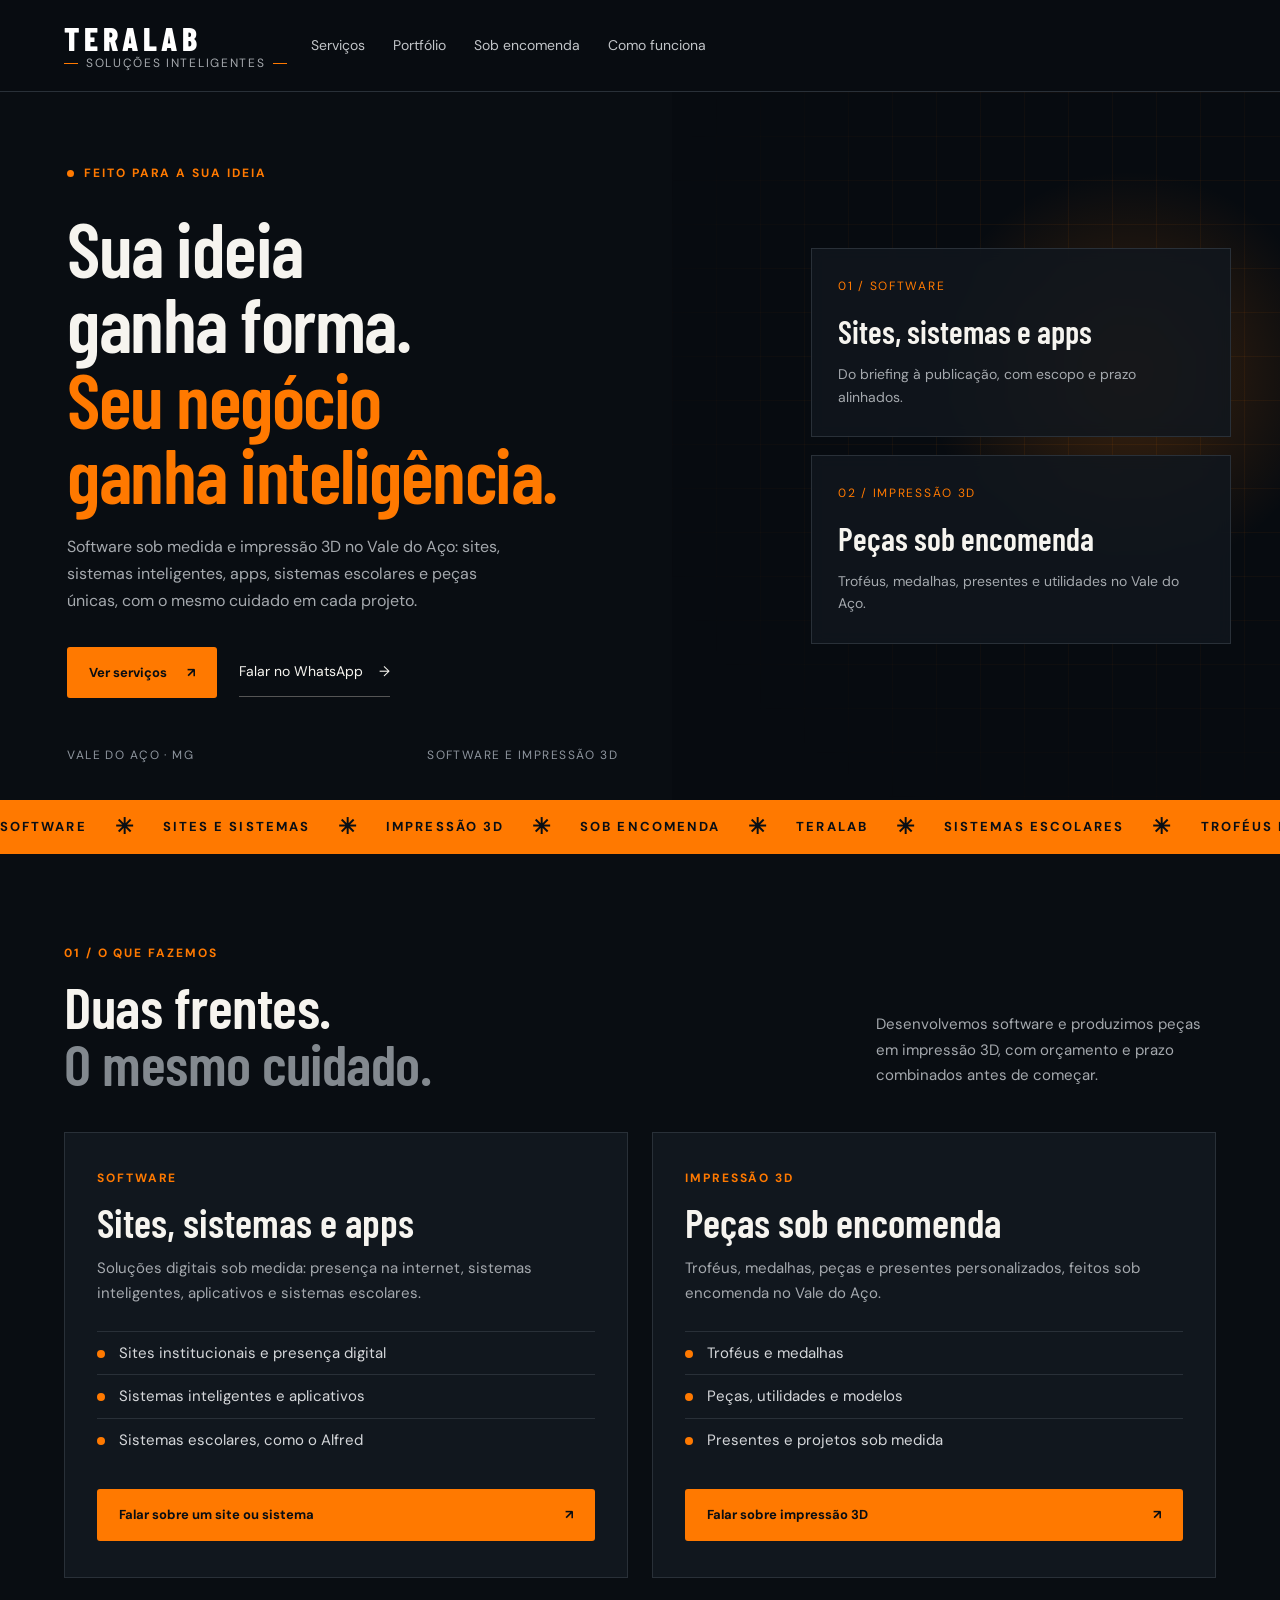
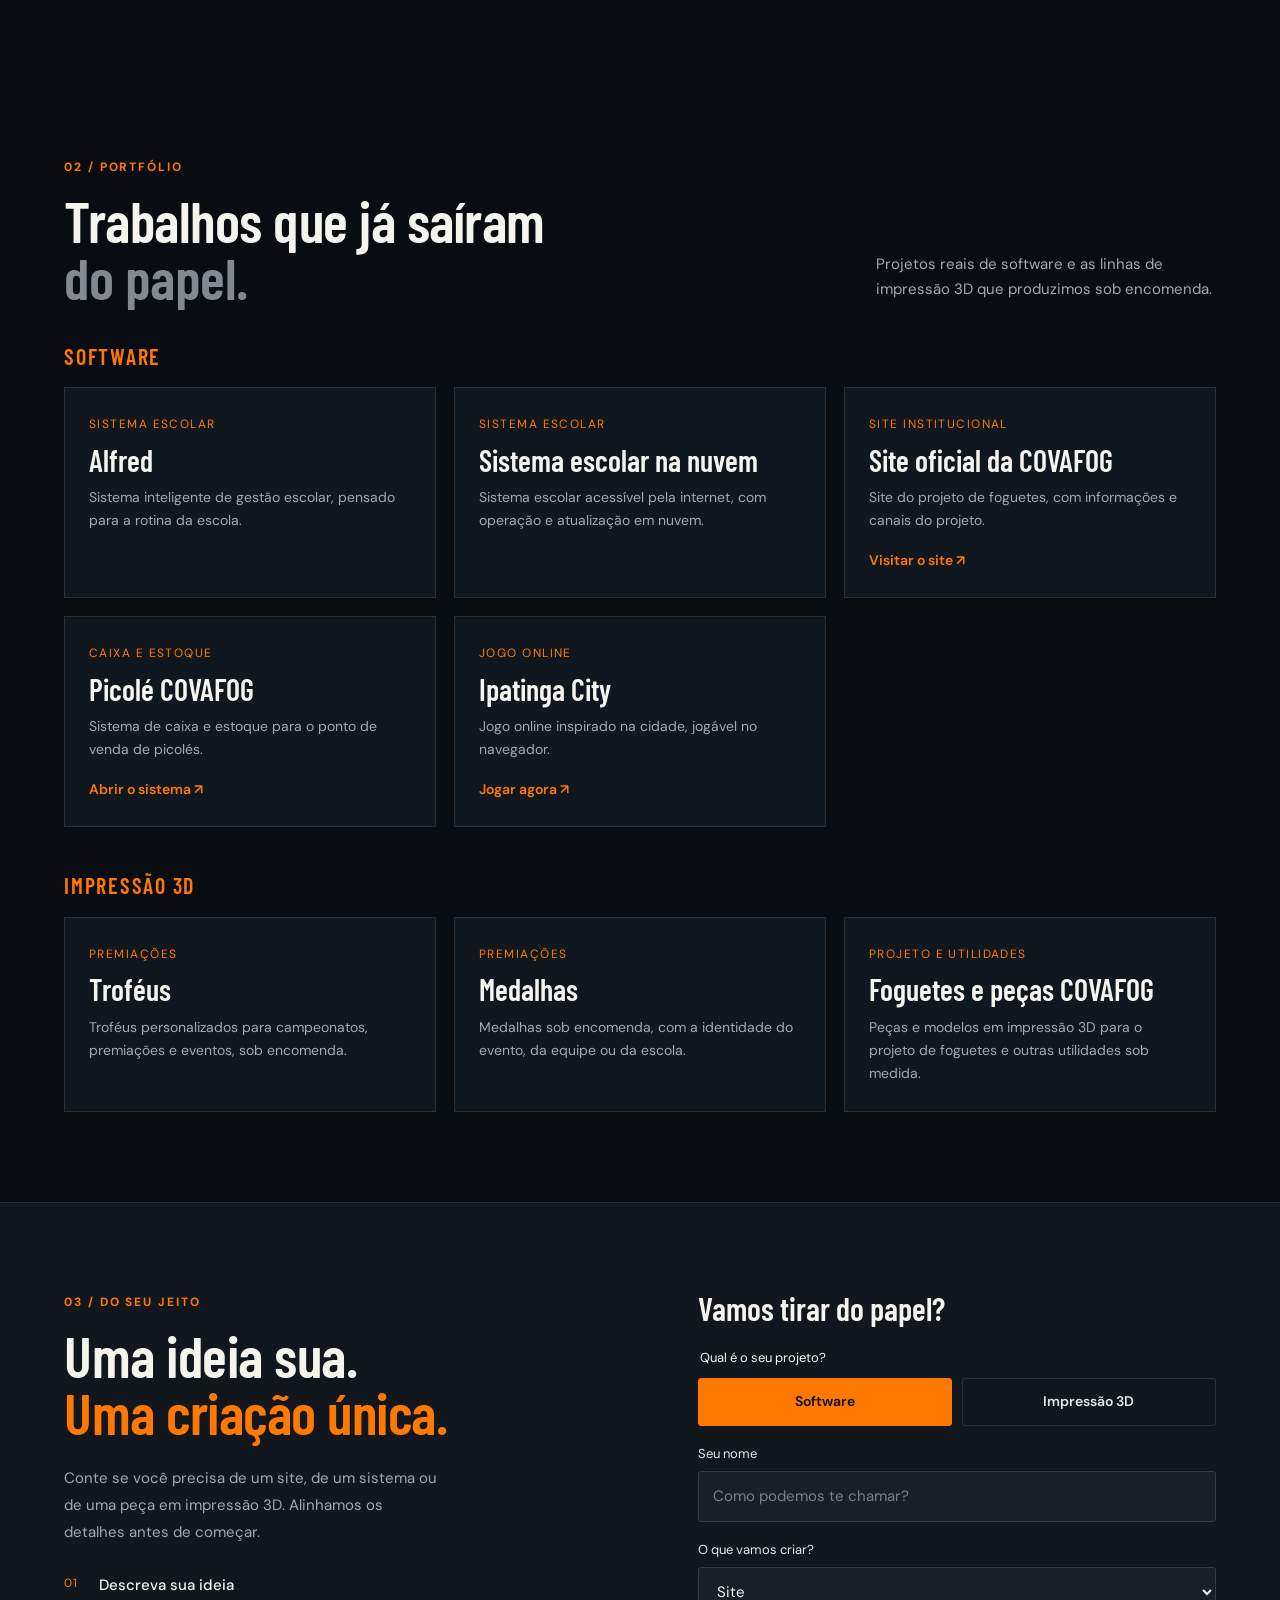
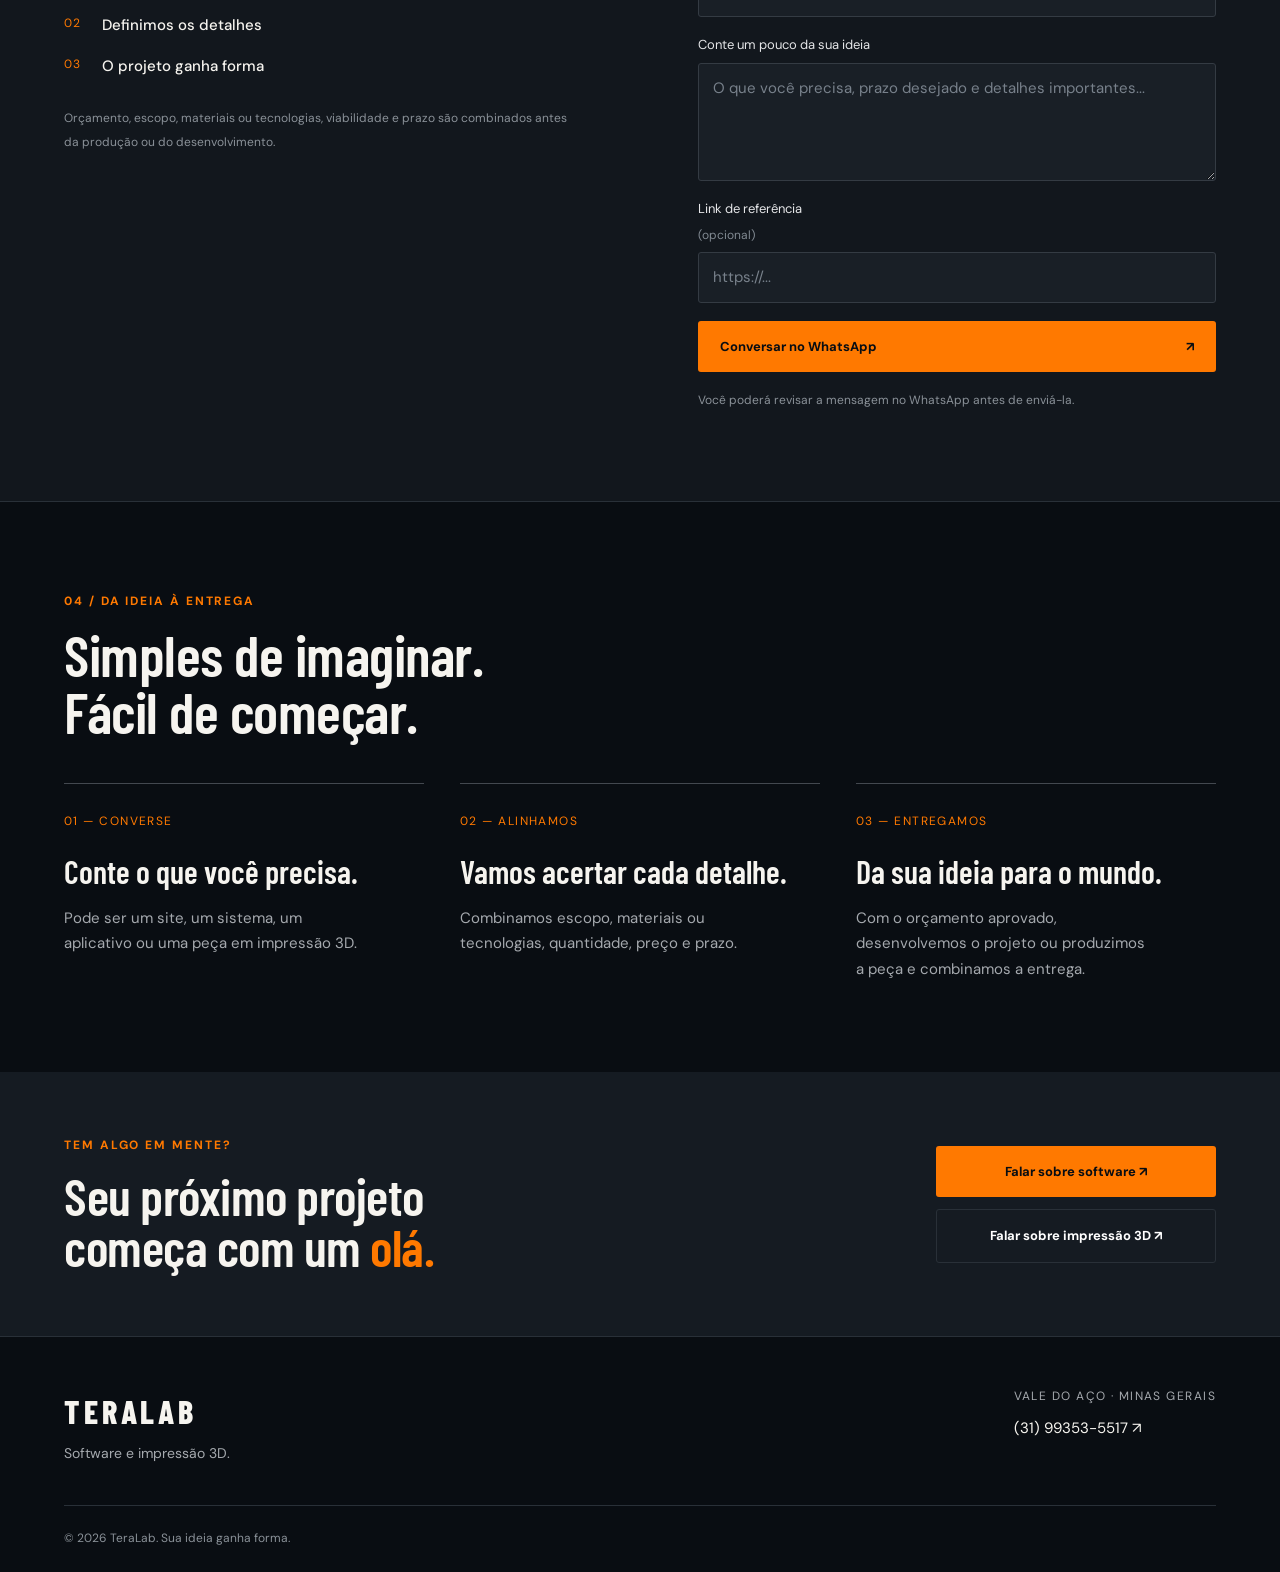
==== index.html @ 01606037 "Publica o site institucional da TeraLab. Software e impressão 3D com o mesmo destaque, portfólio rea" ====
<!DOCTYPE html>
<html lang="pt-BR">
<head>
  <meta charset="utf-8">
  <meta name="viewport" content="width=device-width, initial-scale=1">
  <title>TeraLab | Sua ideia ganha forma.</title>
  <meta name="description" content="TeraLab: software sob medida e impressão 3D no Vale do Aço. Sites, sistemas inteligentes, apps, sistemas escolares, troféus, medalhas e peças personalizadas.">
  <link rel="canonical" href="https://dogdosliinks-tech.github.io/teralab-site/">
  <meta name="theme-color" content="#090d12">
  <meta property="og:type" content="website">
  <meta property="og:locale" content="pt_BR">
  <meta property="og:site_name" content="TeraLab">
  <meta property="og:title" content="TeraLab | Sua ideia ganha forma.">
  <meta property="og:description" content="Software sob medida e impressão 3D no Vale do Aço. Sites, sistemas, apps e peças personalizadas.">
  <meta property="og:url" content="https://dogdosliinks-tech.github.io/teralab-site/">
  <meta property="og:image" content="https://dogdosliinks-tech.github.io/teralab-site/og-image.png">
  <meta property="og:image:width" content="1200">
  <meta property="og:image:height" content="630">
  <meta property="og:image:alt" content="TeraLab: software e impressão 3D no Vale do Aço.">
  <meta name="twitter:card" content="summary_large_image">
  <meta name="twitter:title" content="TeraLab | Sua ideia ganha forma.">
  <meta name="twitter:description" content="Software sob medida e impressão 3D no Vale do Aço.">
  <meta name="twitter:image" content="https://dogdosliinks-tech.github.io/teralab-site/og-image.png">
  <link rel="icon" href="favicon.svg" type="image/svg+xml">
  <link rel="icon" href="favicon.ico" sizes="any">
  <link rel="apple-touch-icon" href="apple-touch-icon.png">
  <link rel="preconnect" href="https://fonts.googleapis.com">
  <link rel="preconnect" href="https://fonts.gstatic.com" crossorigin>
  <link rel="stylesheet" href="https://fonts.googleapis.com/css2?family=Barlow+Condensed:wght@500;600;700;800&family=DM+Sans:wght@400;500;600;700&display=swap">
  <link rel="stylesheet" href="style.css">
  <script src="app.js" defer></script>
</head>
<body>
  <a class="skip-link" href="#inicio">Ir para o conteúdo</a>
  <header>
    <a class="brand" href="#inicio" aria-label="TeraLab início">
      <span class="logo">
        <span class="logo-word">TERALAB</span>
        <span class="logo-tag">Soluções Inteligentes</span>
      </span>
    </a>
    <button class="menu-toggle" id="menu-toggle" type="button" aria-label="Abrir menu" aria-expanded="false" aria-controls="site-nav">
      <span></span><span></span><span></span>
    </button>
    <nav id="site-nav" aria-label="Menu principal">
      <a href="#servicos">Serviços</a>
      <a href="#portfolio">Portfólio</a>
      <a href="#catalogo" data-catalog hidden>Catálogo</a>
      <a href="#encomenda">Sob encomenda</a>
      <a href="#como-funciona">Como funciona</a>
    </nav>
    <div class="head-actions">
      <button class="bag" id="cart-open" type="button" aria-label="Abrir sacola" data-catalog hidden>Sacola <b id="cart-count">0</b></button>
    </div>
  </header>

  <main>
    <section class="hero" id="inicio">
      <div class="hero-copy">
        <div class="eyebrow"><i></i> Feito para a sua ideia</div>
        <h1 class="brand-statement">Sua ideia<br>ganha forma.<br><em>Seu negócio<br>ganha inteligência.</em></h1>
        <p>Software sob medida e impressão 3D no Vale do Aço: sites, sistemas inteligentes, apps, sistemas escolares e peças únicas, com o mesmo cuidado em cada projeto.</p>
        <div class="hero-actions">
          <a class="button orange" href="#servicos">Ver serviços <span>↗</span></a>
          <a class="button orange" id="hero-catalog" href="#catalogo" data-catalog hidden>Explorar catálogo <span>↗</span></a>
          <a class="line-link" href="https://wa.me/5531993535517" target="_blank" rel="noopener">Falar no WhatsApp <span>→</span></a>
        </div>
        <div class="hero-bottom">
          <span>Vale do Aço · MG</span>
          <span>Software e impressão 3D</span>
        </div>
      </div>
      <div class="hero-visual" aria-hidden="true">
        <div class="hero-grid"></div>
        <div class="hero-glow"></div>
        <div class="hero-cards">
          <div class="hero-card">
            <span>01 / Software</span>
            <strong>Sites, sistemas e apps</strong>
            <p>Do briefing à publicação, com escopo e prazo alinhados.</p>
          </div>
          <div class="hero-card">
            <span>02 / Impressão 3D</span>
            <strong>Peças sob encomenda</strong>
            <p>Troféus, medalhas, presentes e utilidades no Vale do Aço.</p>
          </div>
        </div>
      </div>
    </section>

    <div class="ticker" aria-label="Software e impressão 3D">
      <div class="ticker-track">
        <div class="ticker-group">
          <span>Software</span><b>✳</b>
          <span>Sites e sistemas</span><b>✳</b>
          <span>Impressão 3D</span><b>✳</b>
          <span>Sob encomenda</span><b>✳</b>
          <span>TeraLab</span><b>✳</b>
          <span>Sistemas escolares</span><b>✳</b>
          <span>Troféus e medalhas</span><b>✳</b>
        </div>
        <div class="ticker-group" aria-hidden="true">
          <span>Software</span><b>✳</b>
          <span>Sites e sistemas</span><b>✳</b>
          <span>Impressão 3D</span><b>✳</b>
          <span>Sob encomenda</span><b>✳</b>
          <span>TeraLab</span><b>✳</b>
          <span>Sistemas escolares</span><b>✳</b>
          <span>Troféus e medalhas</span><b>✳</b>
        </div>
      </div>
    </div>

    <section class="services section" id="servicos">
      <div class="section-top">
        <div>
          <div class="eyebrow">01 / O que fazemos</div>
          <h2>Duas frentes.<br><span>O mesmo cuidado.</span></h2>
        </div>
        <p>Desenvolvemos software e produzimos peças em impressão 3D, com orçamento e prazo combinados antes de começar.</p>
      </div>
      <div class="service-grid">
        <article class="service-card">
          <span class="eyebrow">Software</span>
          <h3>Sites, sistemas e apps</h3>
          <p>Soluções digitais sob medida: presença na internet, sistemas inteligentes, aplicativos e sistemas escolares.</p>
          <ul>
            <li>Sites institucionais e presença digital</li>
            <li>Sistemas inteligentes e aplicativos</li>
            <li>Sistemas escolares, como o Alfred</li>
          </ul>
          <a class="button orange" href="https://wa.me/5531993535517?text=Ol%C3%A1!%20Quero%20um%20or%C3%A7amento%20de%20site%2Fsistema." target="_blank" rel="noopener">Falar sobre um site ou sistema <span>↗</span></a>
        </article>
        <article class="service-card">
          <span class="eyebrow">Impressão 3D</span>
          <h3>Peças sob encomenda</h3>
          <p>Troféus, medalhas, peças e presentes personalizados, feitos sob encomenda no Vale do Aço.</p>
          <ul>
            <li>Troféus e medalhas</li>
            <li>Peças, utilidades e modelos</li>
            <li>Presentes e projetos sob medida</li>
          </ul>
          <a class="button orange" href="https://wa.me/5531993535517?text=Ol%C3%A1%2C%20TeraLab!%20Quero%20um%20or%C3%A7amento%20de%20impress%C3%A3o%203D." target="_blank" rel="noopener">Falar sobre impressão 3D <span>↗</span></a>
        </article>
      </div>
    </section>

    <section class="portfolio section" id="portfolio">
      <div class="section-top">
        <div>
          <div class="eyebrow">02 / Portfólio</div>
          <h2>Trabalhos que já saíram<br><span>do papel.</span></h2>
        </div>
        <p>Projetos reais de software e as linhas de impressão 3D que produzimos sob encomenda.</p>
      </div>

      <h3 class="subhead">Software</h3>
      <div class="project-grid">
        <article class="project-card">
          <small>Sistema escolar</small>
          <h3>Alfred</h3>
          <p>Sistema inteligente de gestão escolar, pensado para a rotina da escola.</p>
        </article>
        <article class="project-card">
          <small>Sistema escolar</small>
          <h3>Sistema escolar na nuvem</h3>
          <p>Sistema escolar acessível pela internet, com operação e atualização em nuvem.</p>
        </article>
        <article class="project-card">
          <small>Site institucional</small>
          <h3>Site oficial da COVAFOG</h3>
          <p>Site do projeto de foguetes, com informações e canais do projeto.</p>
          <a href="https://covafog.onrender.com" target="_blank" rel="noopener">Visitar o site ↗</a>
        </article>
        <article class="project-card">
          <small>Caixa e estoque</small>
          <h3>Picolé COVAFOG</h3>
          <p>Sistema de caixa e estoque para o ponto de venda de picolés.</p>
          <a href="https://dogdosliinks-tech.github.io/picole-covafog/" target="_blank" rel="noopener">Abrir o sistema ↗</a>
        </article>
        <article class="project-card">
          <small>Jogo online</small>
          <h3>Ipatinga City</h3>
          <p>Jogo online inspirado na cidade, jogável no navegador.</p>
          <a href="https://ipatinga-city.ipatingacity.workers.dev" target="_blank" rel="noopener">Jogar agora ↗</a>
        </article>
      </div>

      <h3 class="subhead">Impressão 3D</h3>
      <div class="project-grid print-lines">
        <article class="project-card">
          <small>Premiações</small>
          <h3>Troféus</h3>
          <p>Troféus personalizados para campeonatos, premiações e eventos, sob encomenda.</p>
        </article>
        <article class="project-card">
          <small>Premiações</small>
          <h3>Medalhas</h3>
          <p>Medalhas sob encomenda, com a identidade do evento, da equipe ou da escola.</p>
        </article>
        <article class="project-card">
          <small>Projeto e utilidades</small>
          <h3>Foguetes e peças COVAFOG</h3>
          <p>Peças e modelos em impressão 3D para o projeto de foguetes e outras utilidades sob medida.</p>
        </article>
      </div>
    </section>

    <section class="catalog section" id="catalogo" data-catalog hidden>
      <div class="section-top">
        <div>
          <div class="eyebrow">Catálogo</div>
          <h2>Peças com propósito.<br><span>E a sua personalidade.</span></h2>
        </div>
        <p>Encontre uma ideia para começar.<br>Personalize para fazer do seu jeito.</p>
      </div>
      <div class="catalog-toolbar">
        <div class="filters" role="group" aria-label="Categorias">
          <button type="button" class="active" data-filter="Todos" aria-pressed="true">Todos</button>
          <button type="button" data-filter="Troféus e medalhas" aria-pressed="false">Troféus e medalhas</button>
          <button type="button" data-filter="Peças e utilidades" aria-pressed="false">Peças e utilidades</button>
          <button type="button" data-filter="Presentes" aria-pressed="false">Presentes</button>
        </div>
        <label class="search"><span>⌕</span><input id="search" type="search" aria-label="Buscar produtos" placeholder="Buscar no catálogo"></label>
      </div>
      <div id="products"></div>
      <div class="catalog-note">
        <span>✳</span>
        <p>Não encontrou o que imaginou?<br><strong>Vamos criar uma peça para você.</strong></p>
        <a href="#encomenda">Pedir um projeto personalizado ↗</a>
      </div>
    </section>

    <section class="custom section" id="encomenda">
      <div class="custom-intro">
        <div class="eyebrow">03 / Do seu jeito</div>
        <h2>Uma ideia sua.<br><em>Uma criação única.</em></h2>
        <p>Conte se você precisa de um site, de um sistema ou de uma peça em impressão 3D. Alinhamos os detalhes antes de começar.</p>
        <div class="custom-points">
          <span>01 <b>Descreva sua ideia</b></span>
          <span>02 <b>Definimos os detalhes</b></span>
          <span>03 <b>O projeto ganha forma</b></span>
        </div>
        <small>Orçamento, escopo, materiais ou tecnologias, viabilidade e prazo são combinados antes da produção ou do desenvolvimento.</small>
      </div>
      <form id="order-form">
        <h3>Vamos tirar do papel?</h3>
        <fieldset class="type-picker">
          <legend>Qual é o seu projeto?</legend>
          <div class="type-options">
            <label class="type-option">
              <input type="radio" name="projectType" value="software" checked>
              <span>Software</span>
            </label>
            <label class="type-option">
              <input type="radio" name="projectType" value="print">
              <span>Impressão 3D</span>
            </label>
          </div>
        </fieldset>
        <label>Seu nome<input name="name" autocomplete="name" required maxlength="100" placeholder="Como podemos te chamar?"></label>
        <div id="fields-software">
          <label>O que vamos criar?
            <select name="softwareCategory">
              <option>Site</option>
              <option>Sistema escolar</option>
              <option>Sistema ou aplicativo</option>
              <option>Outro</option>
            </select>
          </label>
        </div>
        <div id="fields-print" hidden>
          <div class="form-row">
            <label>O que vamos criar?
              <select name="printCategory">
                <option>Peça personalizada</option>
                <option>Troféus e medalhas</option>
                <option>Peças e utilidades</option>
                <option>Presentes</option>
              </select>
            </label>
            <label>Quantidade<input name="quantity" type="number" min="1" max="10000" value="1"></label>
          </div>
        </div>
        <label>Conte um pouco da sua ideia<textarea name="description" rows="4" maxlength="2000" required placeholder="O que você precisa, prazo desejado e detalhes importantes..."></textarea></label>
        <label>Link de referência <span class="optional">(opcional)</span><input name="reference" type="url" maxlength="1000" placeholder="https://..."></label>
        <button class="button orange" type="submit">Conversar no WhatsApp <span>↗</span></button>
        <small>Você poderá revisar a mensagem no WhatsApp antes de enviá-la.</small>
      </form>
    </section>

    <section class="process section" id="como-funciona">
      <div class="eyebrow">04 / Da ideia à entrega</div>
      <h2>Simples de imaginar.<br>Fácil de começar.</h2>
      <div class="steps">
        <article>
          <span>01 — Converse</span>
          <h3>Conte o que você precisa.</h3>
          <p>Pode ser um site, um sistema, um aplicativo ou uma peça em impressão 3D.</p>
        </article>
        <article>
          <span>02 — Alinhamos</span>
          <h3>Vamos acertar cada detalhe.</h3>
          <p>Combinamos escopo, materiais ou tecnologias, quantidade, preço e prazo.</p>
        </article>
        <article>
          <span>03 — Entregamos</span>
          <h3>Da sua ideia para o mundo.</h3>
          <p>Com o orçamento aprovado, desenvolvemos o projeto ou produzimos a peça e combinamos a entrega.</p>
        </article>
      </div>
    </section>

    <section class="contact section">
      <div>
        <div class="eyebrow">Tem algo em mente?</div>
        <h2>Seu próximo projeto<br>começa com um <em>olá.</em></h2>
      </div>
      <div class="contact-actions">
        <a class="button orange" href="https://wa.me/5531993535517?text=Ol%C3%A1!%20Quero%20um%20or%C3%A7amento%20de%20site%2Fsistema." target="_blank" rel="noopener">Falar sobre software ↗</a>
        <a class="button outline" href="https://wa.me/5531993535517?text=Ol%C3%A1%2C%20TeraLab!%20Quero%20um%20or%C3%A7amento%20de%20impress%C3%A3o%203D." target="_blank" rel="noopener">Falar sobre impressão 3D ↗</a>
      </div>
    </section>
  </main>

  <footer>
    <div>
      <b>TERALAB</b>
      <p>Software e impressão 3D.</p>
    </div>
    <div>
      <span>Vale do Aço · Minas Gerais</span>
      <a href="https://wa.me/5531993535517" target="_blank" rel="noopener">(31) 99353-5517 ↗</a>
    </div>
    <small>© <span id="year"></span> TeraLab. Sua ideia ganha forma.</small>
  </footer>

  <dialog id="cart-dialog">
    <div class="modal-head">
      <div>
        <span class="eyebrow">Seu projeto começa aqui</span>
        <h2>Sua sacola<span id="cart-title-count"></span></h2>
      </div>
      <button class="close" type="button" data-close aria-label="Fechar sacola">×</button>
    </div>
    <div id="cart-items"></div>
    <div id="cart-summary"></div>
    <p class="modal-note">Valores, disponibilidade e entrega serão confirmados pela TeraLab no atendimento.</p>
    <a class="button orange" id="checkout" target="_blank" rel="noopener">Preparar pedido no WhatsApp ↗</a>
    <button class="button outline" type="button" id="continue-shopping">Continuar explorando</button>
  </dialog>
  <div id="toast" role="status" aria-live="polite"></div>
</body>
</html>
---- style.css ----
[hidden]{display:none!important}
:root{
  --bg:#090d12;
  --panel:#11171e;
  --orange:#ff7900;
  --text:#f6f4ef;
  --muted:#a5a9ae;
  --border:#293038;
}
*{box-sizing:border-box}
html{scroll-behavior:smooth;scroll-padding-top:96px}
body{margin:0;background:var(--bg);color:var(--text);font-family:'DM Sans',Arial,sans-serif;font-size:16px;line-height:1.5}
body.menu-open{overflow:hidden}
a{color:inherit;text-decoration:none}
button,input,textarea,select{font:inherit}
button,a,input,select,textarea{-webkit-tap-highlight-color:transparent}
button{cursor:pointer}
button:disabled{cursor:not-allowed;opacity:.5}
button:focus-visible,a:focus-visible,input:focus-visible,textarea:focus-visible,select:focus-visible{outline:2px solid var(--orange);outline-offset:4px}
h1,h2,h3,p{margin:0}
h1,h2,h3{font-family:'Barlow Condensed','Arial Narrow',Arial,sans-serif;line-height:.98;font-weight:600}
em{font-style:normal;color:var(--orange)}
small{color:#8a9198;font-size:12px;line-height:1.7}

.skip-link{position:absolute;left:16px;top:-80px;z-index:100;background:var(--orange);color:#080d12;padding:12px 16px;font-size:14px;font-weight:700;border-radius:3px}
.skip-link:focus{top:12px}

header{position:sticky;top:0;z-index:30;height:92px;max-width:1600px;margin:auto;padding:0 5%;display:flex;align-items:center;justify-content:space-between;gap:24px;border-bottom:1px solid var(--border);background:rgba(9,13,18,.94);backdrop-filter:blur(12px)}
.brand{flex-shrink:0}
.logo{display:flex;flex-direction:column;align-items:flex-start;gap:3px;line-height:1}
.logo-word{font-family:'Barlow Condensed','Arial Narrow',Arial,sans-serif;font-weight:800;font-size:32px;letter-spacing:.14em;color:#fff}
.logo-tag{font-size:12px;letter-spacing:.14em;text-transform:uppercase;color:var(--muted);display:flex;align-items:center;gap:8px}
.logo-tag::before,.logo-tag::after{content:"";width:14px;height:1px;background:var(--orange)}
nav{display:flex;align-items:center;gap:28px;font-size:14px;color:#c2c5c9}
nav a:hover,.line-link:hover,.project-card a:hover{color:var(--orange)}
.head-actions{display:flex;gap:16px;align-items:center;margin-left:auto}
.menu-toggle{display:none;width:44px;height:44px;border:1px solid var(--border);border-radius:4px;background:none;padding:0;position:relative}
.menu-toggle span{position:absolute;left:12px;right:12px;height:2px;background:#fff;transition:transform .2s,opacity .2s,top .2s}
.menu-toggle span:nth-child(1){top:15px}
.menu-toggle span:nth-child(2){top:21px}
.menu-toggle span:nth-child(3){top:27px}
.menu-toggle[aria-expanded="true"] span:nth-child(1){top:21px;transform:rotate(45deg)}
.menu-toggle[aria-expanded="true"] span:nth-child(2){opacity:0}
.menu-toggle[aria-expanded="true"] span:nth-child(3){top:21px;transform:rotate(-45deg)}
.bag{background:none;border:1px solid var(--border);border-radius:4px;color:white;padding:11px 14px;font-size:13px;display:flex;gap:12px;align-items:center;min-height:44px}
.bag b{display:grid;place-items:center;background:var(--orange);color:#121212;border-radius:2px;width:22px;height:22px;font-size:12px}

.hero{display:grid;grid-template-columns:1.05fr .95fr;max-width:1600px;margin:auto;min-height:640px}
.hero-copy{padding:72px 8% 36px 10%;display:flex;flex-direction:column;align-items:flex-start}
.eyebrow{font-size:12px;font-weight:700;letter-spacing:.16em;text-transform:uppercase;color:var(--orange);display:flex;align-items:center;gap:10px}
.eyebrow i{width:7px;height:7px;border-radius:50%;background:var(--orange)}
h1{font-size:clamp(48px,6vw,92px);letter-spacing:-1.5px;margin:28px 0 22px}
.hero-copy>p{color:var(--muted);font-size:16px;line-height:1.7;max-width:440px}
.hero-actions{display:flex;align-items:center;flex-wrap:wrap;gap:22px;margin:32px 0 48px}
.button{display:inline-flex;align-items:center;justify-content:space-between;gap:20px;padding:16px 22px;border-radius:3px;border:0;font-size:13px;font-weight:700;transition:background .2s,transform .2s,border-color .2s;min-height:48px}
.orange{background:var(--orange);color:#080d12}
.orange:hover{background:#ff963b;transform:translateY(-2px)}
.line-link{font-size:14px;border-bottom:1px solid #555;padding:14px 0}
.line-link span{margin-left:12px}
.hero-bottom{margin-top:auto;display:flex;justify-content:space-between;gap:16px;width:100%;font-size:12px;letter-spacing:.12em;text-transform:uppercase;color:#8e959e}
.hero-visual{position:relative;overflow:hidden;min-height:640px;background:#070b10;display:flex;align-items:center;padding:48px 8%}
.hero-grid{position:absolute;inset:0;background-image:linear-gradient(rgba(255,121,0,.07) 1px,transparent 1px),linear-gradient(90deg,rgba(255,121,0,.07) 1px,transparent 1px);background-size:44px 44px;mask-image:radial-gradient(ellipse at 70% 40%,#000 20%,transparent 80%)}
.hero-glow{position:absolute;width:420px;height:420px;right:-60px;top:10%;border-radius:50%;background:radial-gradient(circle,rgba(255,121,0,.22),transparent 68%);pointer-events:none}
.hero-cards{position:relative;z-index:1;display:flex;flex-direction:column;gap:18px;width:100%;max-width:420px;margin-left:auto}
.hero-card{border:1px solid var(--border);background:rgba(17,23,30,.86);padding:28px 26px;backdrop-filter:blur(8px)}
.hero-card span{display:block;font-size:12px;letter-spacing:.14em;text-transform:uppercase;color:var(--orange);margin-bottom:12px}
.hero-card strong{display:block;font-family:'Barlow Condensed','Arial Narrow',Arial,sans-serif;font-size:32px;font-weight:600;margin-bottom:8px}
.hero-card p{color:var(--muted);font-size:14px;line-height:1.6}

.ticker{background:var(--orange);color:#0a0e13;padding:16px 0;overflow:hidden;white-space:nowrap}
.ticker-track{display:flex;width:max-content;animation:ticker 32s linear infinite}
.ticker-group{display:flex;align-items:center;gap:28px;padding-right:28px;font-size:13px;font-weight:700;letter-spacing:.16em;text-transform:uppercase}
.ticker b{font-size:22px;line-height:1}
@keyframes ticker{from{transform:translateX(0)}to{transform:translateX(-50%)}}

.section{padding:90px 5%;max-width:1600px;margin:auto}
.section-top{display:flex;justify-content:space-between;align-items:flex-end;gap:30px;margin-bottom:40px}
h2{font-size:clamp(40px,5vw,58px);letter-spacing:-.5px;margin-top:16px}
h2 span{color:#83898f}
.section-top>p{color:var(--muted);font-size:15px;line-height:1.7;max-width:340px;padding-bottom:3px}

.service-grid{display:grid;grid-template-columns:1fr 1fr;gap:24px}
.service-card{background:var(--panel);border:1px solid var(--border);padding:36px 32px;display:flex;flex-direction:column;align-items:flex-start;min-height:100%}
.service-card h3{font-size:40px;margin:16px 0 14px}
.service-card>p{color:var(--muted);font-size:15px;line-height:1.7;margin-bottom:8px}
.service-card ul{margin:16px 0 28px;padding:0;list-style:none;width:100%}
.service-card li{position:relative;padding:10px 0 10px 22px;border-top:1px solid var(--border);font-size:15px;color:#d5d7da}
.service-card li:before{content:"";position:absolute;left:0;top:18px;width:8px;height:8px;background:var(--orange);border-radius:50%}
.service-card .button{margin-top:auto;width:100%}

.subhead{font-family:'Barlow Condensed','Arial Narrow',Arial,sans-serif;font-size:22px;letter-spacing:.08em;text-transform:uppercase;color:var(--orange);margin:10px 0 20px}
.portfolio .subhead:not(:first-of-type){margin-top:48px}
.project-grid{display:grid;grid-template-columns:repeat(3,1fr);gap:18px}
.project-card{border:1px solid var(--border);background:#11171e;padding:26px 24px;display:flex;flex-direction:column;align-items:flex-start;gap:10px;min-height:100%}
.project-card small{color:var(--orange);font-size:12px;letter-spacing:.12em;text-transform:uppercase}
.project-card h3{font-size:30px;line-height:1.05}
.project-card p{font-size:14px;color:var(--muted);line-height:1.65}
.project-card a{margin-top:auto;padding-top:8px;font-size:14px;color:var(--orange);font-weight:600}

.catalog-toolbar{display:flex;justify-content:space-between;gap:20px;border-bottom:1px solid var(--border);padding:8px 0 20px}
.filters{display:flex;gap:8px;flex-wrap:wrap}
.filters button{border:1px solid var(--border);color:#a9adb3;background:none;border-radius:30px;padding:10px 16px;font-size:13px;min-height:44px}
.filters button.active{border-color:var(--orange);background:var(--orange);color:#070c11}
.search{display:flex;align-items:center;gap:10px;width:220px;flex-shrink:0}
.search input{border:0!important;background:none!important;padding:10px 0!important;color:white;min-width:0;font-size:14px}
.search>span{font-size:22px;color:var(--muted)}
.empty-catalog{text-align:center;padding:65px 20px;border-bottom:1px solid var(--border)}
.empty-catalog .empty-icon{font-size:40px;color:var(--orange);display:block;margin-bottom:17px}
.empty-catalog h3{font-size:34px}
.empty-catalog p{font-size:14px;color:var(--muted);line-height:1.7;max-width:440px;margin:15px auto 22px}
.empty-catalog a{color:var(--orange);font-size:14px}
.catalog-note{display:flex;gap:22px;align-items:center;margin-top:28px}
.catalog-note>span{font-size:32px;color:var(--orange)}
.catalog-note p{font-size:14px;color:var(--muted);line-height:1.7}
.catalog-note strong{color:var(--text);font-weight:500}
.catalog-note a{margin-left:auto;font-size:13px;border-bottom:1px solid #888;padding-bottom:6px}
.product-grid{display:grid;grid-template-columns:repeat(3,1fr);gap:22px;padding:30px 0}
.product-card{border:1px solid var(--border);background:#11171e}
.product-card img{width:100%;aspect-ratio:1;object-fit:cover;background:#1c232b}
.product-body{padding:20px}
.product-body small{color:var(--orange);font-size:12px;letter-spacing:.08em}
.product-body h3{font-size:28px;margin:12px 0}
.product-body p{font-size:14px;color:var(--muted);line-height:1.6;margin-bottom:16px}
.product-body strong{display:block;font-size:16px;margin-bottom:16px}
.product-body button{width:100%}

.custom{background:#12171d;display:grid;grid-template-columns:1fr 1fr;gap:10%;border-top:1px solid var(--border);border-bottom:1px solid var(--border)}
.custom-intro>p{font-size:15px;line-height:1.8;color:var(--muted);margin:24px 0;max-width:380px}
.custom-points{display:flex;flex-direction:column;margin:28px 0;gap:18px}
.custom-points>span{font-size:12px;color:var(--orange);display:flex;gap:22px;letter-spacing:.06em}
.custom-points b{color:var(--text);font-size:15px;font-weight:500;letter-spacing:0}
form{display:flex;flex-direction:column;gap:18px}
form h3{font-size:32px;margin:0 0 6px}
label{display:flex;flex-direction:column;font-size:13px;gap:8px;color:#e5e6e8}
input,textarea,select{width:100%;border:1px solid #343b43;border-radius:3px;color:var(--text);padding:13px 14px;background:#191f26;font-size:15px;line-height:1.5}
textarea{resize:vertical}
select{color-scheme:dark}
input::placeholder,textarea::placeholder{color:#78818b}
.form-row{display:grid;grid-template-columns:2fr 1fr;gap:16px}
.optional{color:#818a92;font-size:12px}
fieldset{border:0;padding:0;margin:0}
.type-picker legend{font-size:13px;margin-bottom:10px}
.type-options{display:grid;grid-template-columns:1fr 1fr;gap:10px}
.type-option{cursor:pointer}
.type-option input{position:absolute;opacity:0;pointer-events:none}
.type-option span{display:flex;align-items:center;justify-content:center;min-height:48px;border:1px solid var(--border);border-radius:3px;font-size:14px;font-weight:600}
.type-option input:checked+span{border-color:var(--orange);background:var(--orange);color:#080d12}
.type-option input:focus-visible+span{outline:2px solid var(--orange);outline-offset:4px}

.process h2{margin-bottom:44px}
.steps{display:grid;grid-template-columns:repeat(3,1fr);gap:36px}
.steps article{border-top:1px solid #43484f;padding-top:24px}
.steps article>span{font-size:12px;letter-spacing:.12em;text-transform:uppercase;color:var(--orange)}
.steps h3{font-size:32px;line-height:1.1;margin:22px 0 16px}
.steps p{font-size:15px;line-height:1.7;color:var(--muted);max-width:300px}

.contact{display:flex;align-items:center;justify-content:space-between;gap:28px;background:#151b22;border-bottom:1px solid var(--border);padding-top:64px;padding-bottom:64px}
.contact h2{font-size:clamp(36px,4.5vw,52px)}
.contact-actions{display:flex;flex-direction:column;gap:12px;min-width:min(100%,280px)}
.contact .button,.outline{width:100%;justify-content:center}
.outline{color:white;background:none;border:1px solid var(--border)}
.outline:hover{border-color:var(--orange);color:var(--orange);transform:none}

footer{max-width:1600px;margin:auto;padding:50px 5% 24px;display:flex;gap:25px;justify-content:space-between;flex-wrap:wrap}
footer b{font-family:'Barlow Condensed','Arial Narrow',Arial,sans-serif;font-size:32px;font-weight:800;letter-spacing:.12em}
footer p{font-size:14px;color:var(--muted);margin-top:8px}
footer>div:nth-child(2){display:flex;flex-direction:column;gap:12px;font-size:15px;align-items:flex-start}
footer>div:nth-child(2)>span{font-size:12px;letter-spacing:.12em;text-transform:uppercase;color:var(--muted)}
footer>small{border-top:1px solid var(--border);padding-top:22px;width:100%;margin-top:16px;font-size:12px}

dialog{color:var(--text);background:#11171e;border:1px solid #343e49;border-radius:6px;width:min(570px,94vw);max-height:90dvh;padding:30px}
dialog::backdrop{background:#000b;backdrop-filter:blur(5px)}
.modal-head{display:flex;justify-content:space-between;align-items:flex-start;margin-bottom:25px;gap:20px}
.modal-head h2{font-size:35px;margin-top:12px}
.close{background:none;color:#fff;border:1px solid #444;font-size:25px;width:40px;height:40px;border-radius:50%;line-height:1;flex-shrink:0}
.modal-note{font-size:13px;color:var(--muted);line-height:1.7;margin:20px 0}
#cart-title-count{font-size:20px;color:var(--orange);margin-left:8px}
#toast{position:fixed;bottom:20px;left:50%;transform:translateX(-50%);padding:14px 22px;background:var(--orange);color:#070d13;z-index:40;display:none;font-size:14px;font-weight:600;border-radius:3px}
.cart-row{display:grid;grid-template-columns:1fr auto;gap:12px;padding:20px 0;border-bottom:1px solid var(--border)}
.cart-row h3{font:600 16px 'DM Sans',sans-serif}
.cart-row p{font-size:14px;color:var(--muted);margin-top:7px}
.cart-row button{background:none;border:1px solid #4d555e;color:white;border-radius:3px;padding:6px 12px;min-width:36px;min-height:36px}
.quantity{display:flex;align-items:center;gap:10px;font-size:14px}
.cart-total{display:flex;justify-content:space-between;margin-top:22px;font-size:16px}

@media(min-width:1600px){body{max-width:1800px;margin:auto}}
@media(max-width:1000px){
  header{padding:0 4%;gap:16px}
  nav{gap:18px;font-size:13px}
  .hero-copy{padding:56px 7%}
  .hero,.hero-visual{min-height:560px}
  .service-card h3{font-size:34px}
  .project-grid{grid-template-columns:1fr 1fr}
  .custom{gap:6%}
  .section{padding:72px 5%}
}
@media(max-width:860px){
  .menu-toggle{display:block;order:2}
  .head-actions{order:1;margin-left:auto}
  nav{display:none;position:absolute;top:100%;left:0;right:0;width:100%;height:calc(100dvh - 92px);background:#090d12;flex-direction:column;align-items:stretch;justify-content:flex-start;gap:0;padding:12px 6% 40px;overflow:auto;z-index:29}
  nav.is-open{display:flex}
  nav a{padding:18px 0;border-bottom:1px solid var(--border);font-size:24px;font-family:'Barlow Condensed','Arial Narrow',Arial,sans-serif;letter-spacing:.04em}
  .hero{grid-template-columns:1fr}
  .hero-copy{padding:44px 6% 28px}
  .hero-visual{min-height:auto;padding:16px 6% 48px}
  .hero-cards{max-width:none;margin:0}
  .hero-bottom{margin-top:12px}
  .section{padding:56px 6%}
  .section-top{display:block}
  .section-top>p{margin-top:18px;max-width:none}
  .service-grid,.steps,.custom,.form-row,.type-options,.project-grid,.product-grid{grid-template-columns:1fr}
  .catalog-toolbar{flex-direction:column}
  .search{width:100%;padding:0 12px;background:#141a21;border-radius:3px}
  .search input{width:100%}
  .catalog-note{flex-wrap:wrap}
  .catalog-note a{margin-left:0;width:100%;padding:10px 0}
  .contact{flex-direction:column;align-items:flex-start}
  .contact-actions{width:100%}
  .bag{font-size:0;padding:10px;gap:0}
  .bag b{font-size:12px}
  footer{padding:36px 6% 20px}
}
@media(prefers-reduced-motion:reduce){
  html{scroll-behavior:auto}
  *{transition:none!important}
  .ticker-track{animation:none;flex-wrap:wrap;width:auto;justify-content:center}
  .ticker-group:last-child{display:none}
  .ticker{white-space:normal}
}
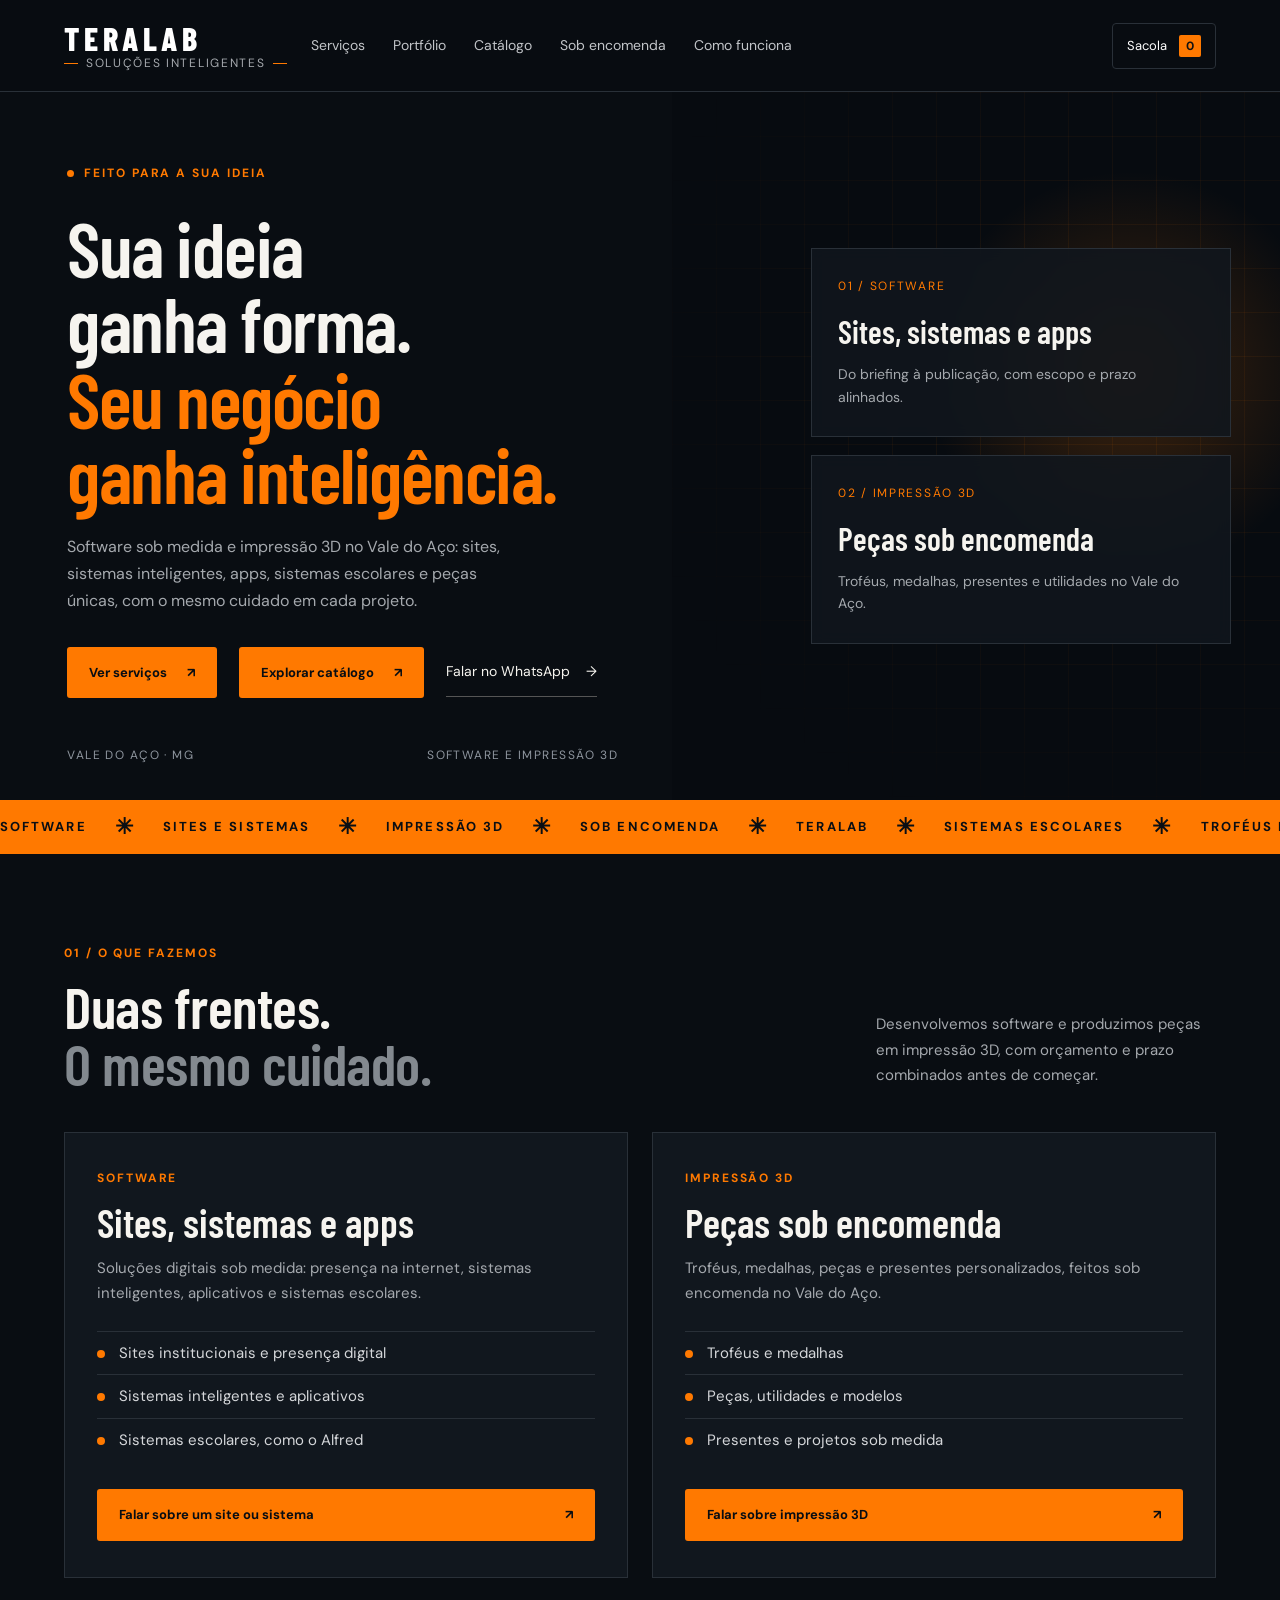
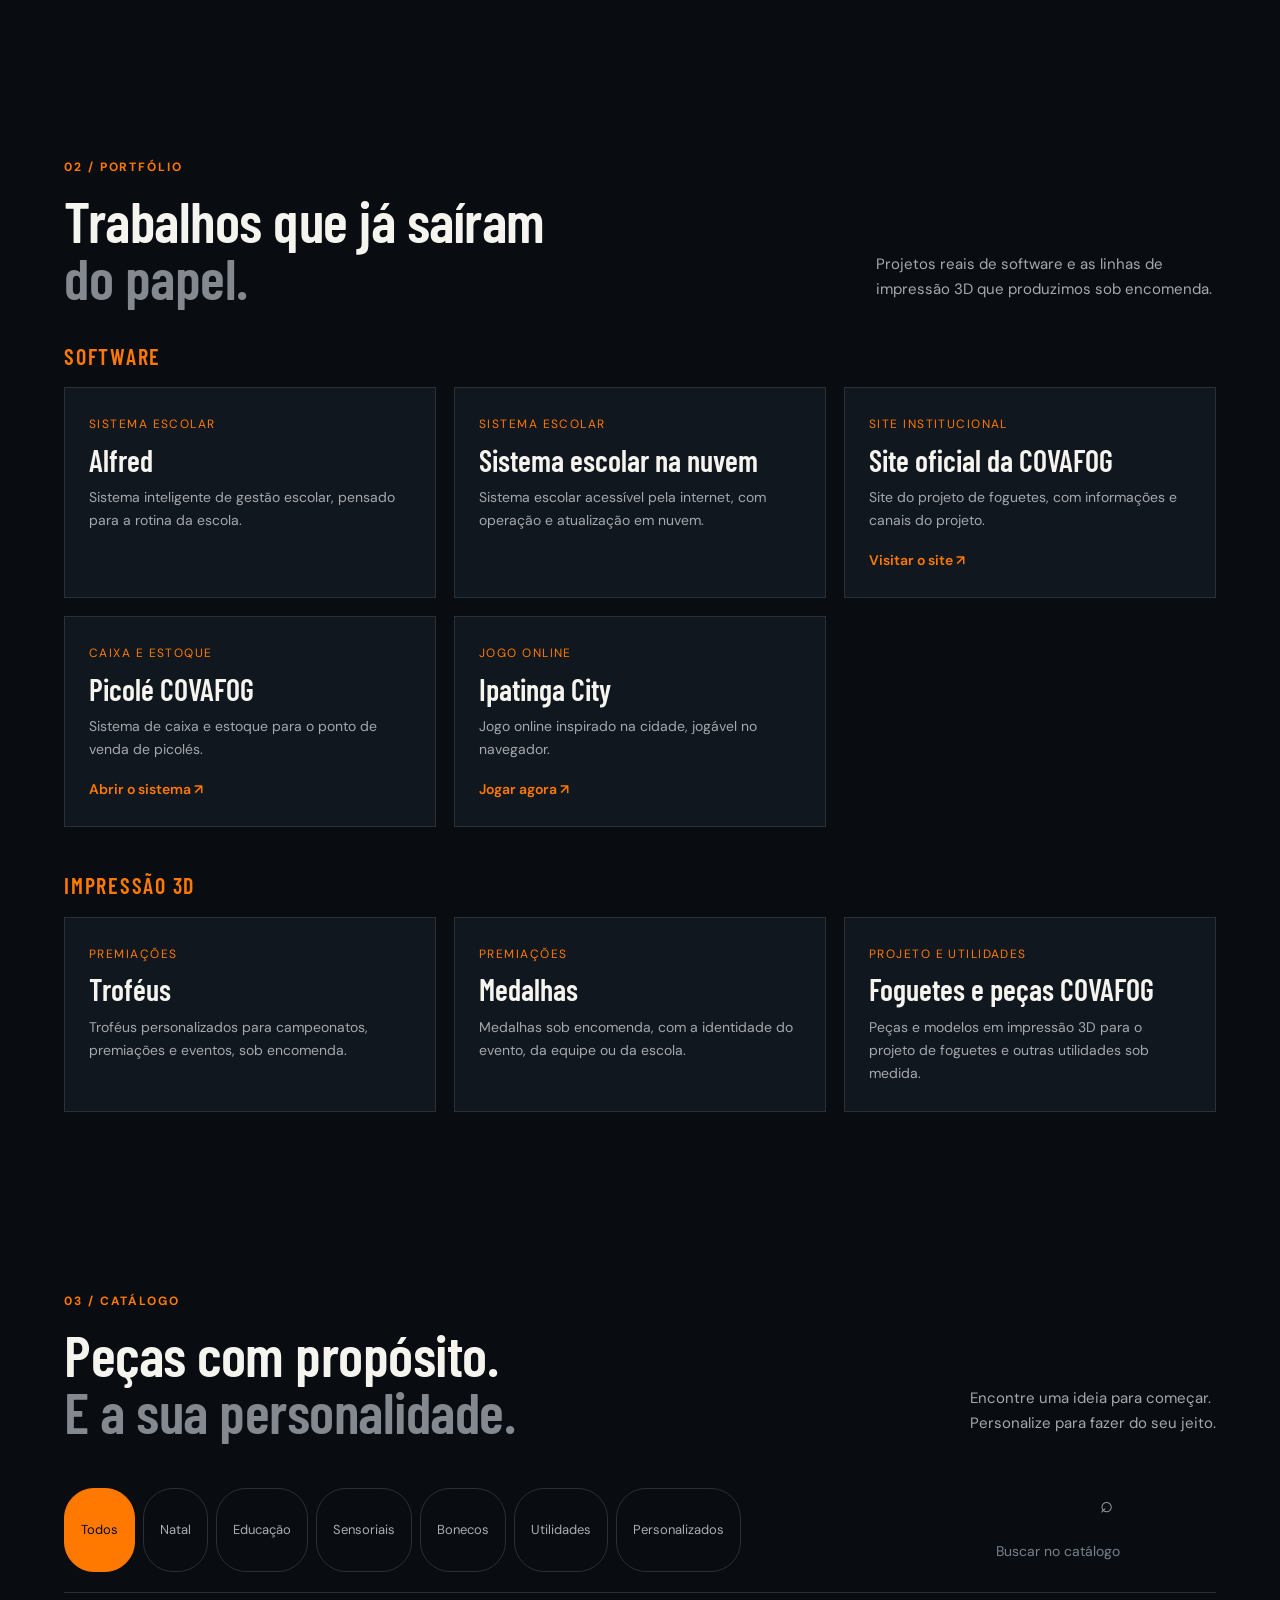
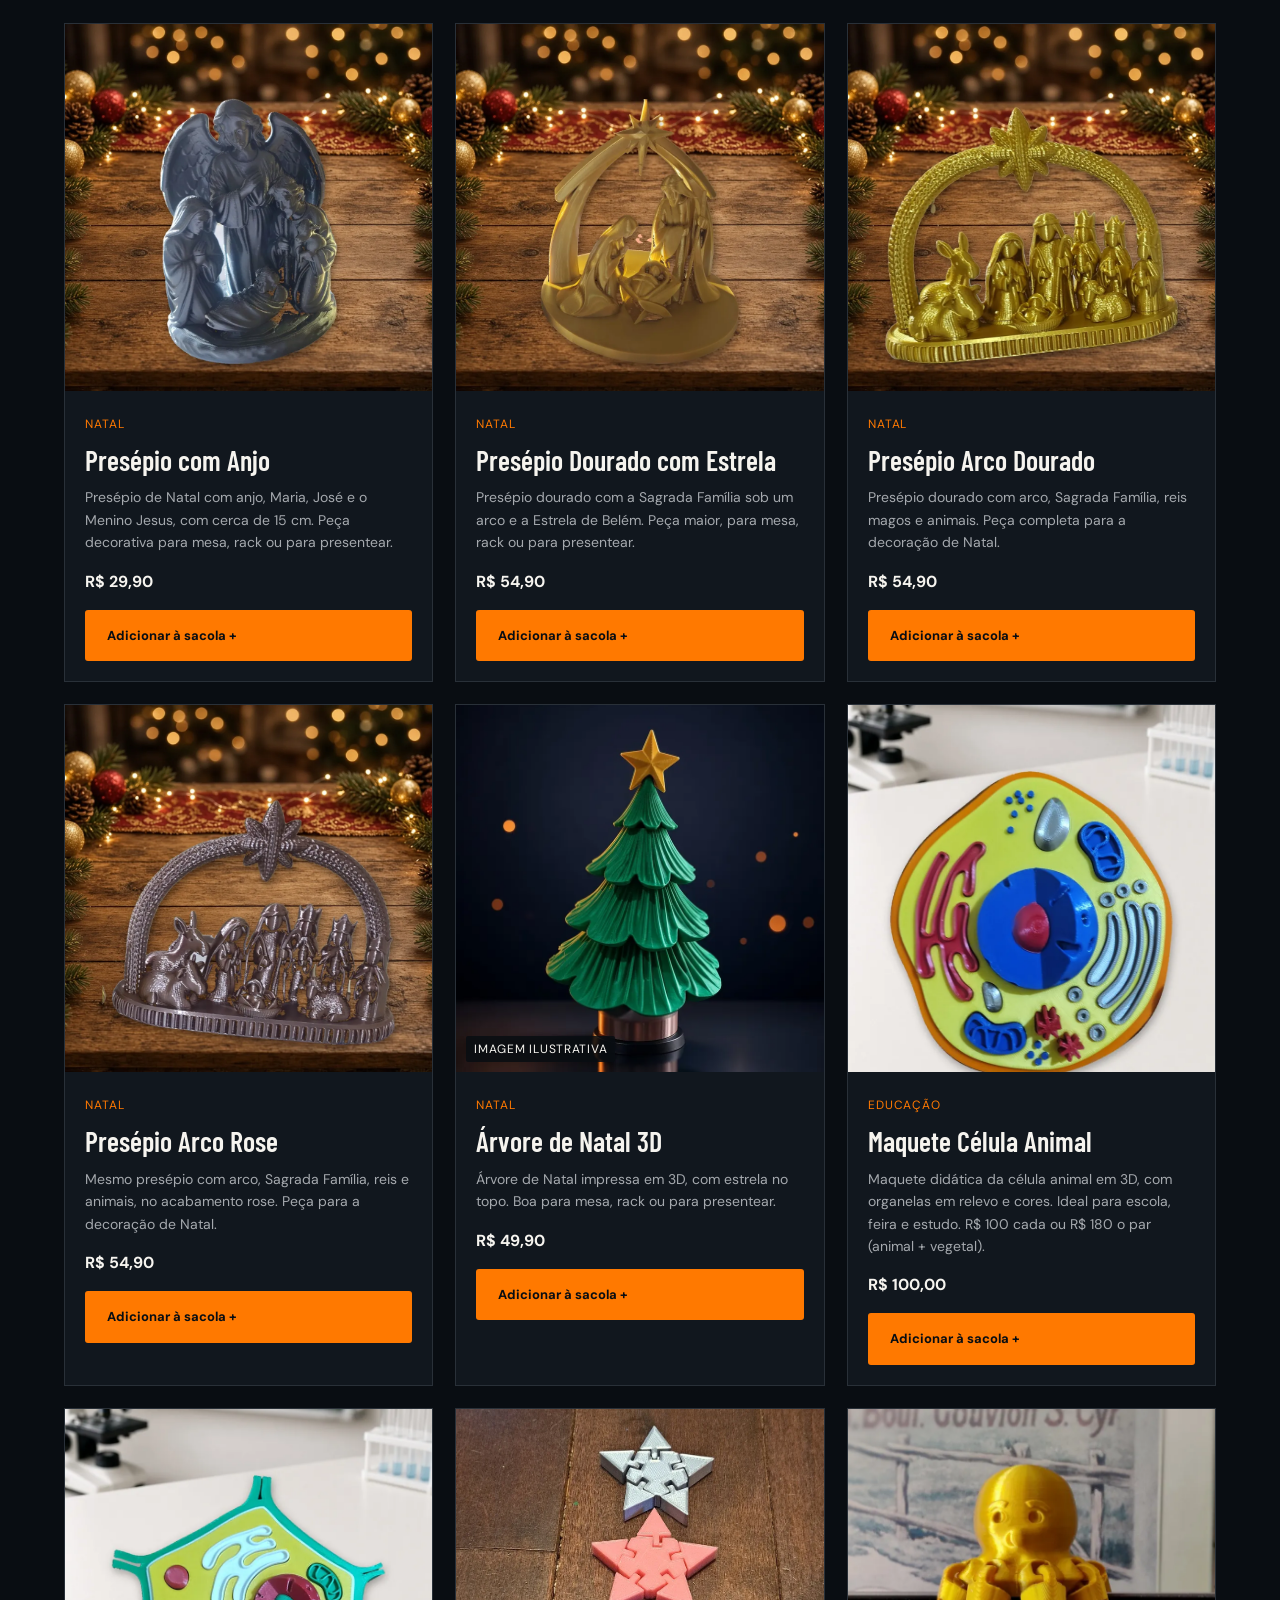
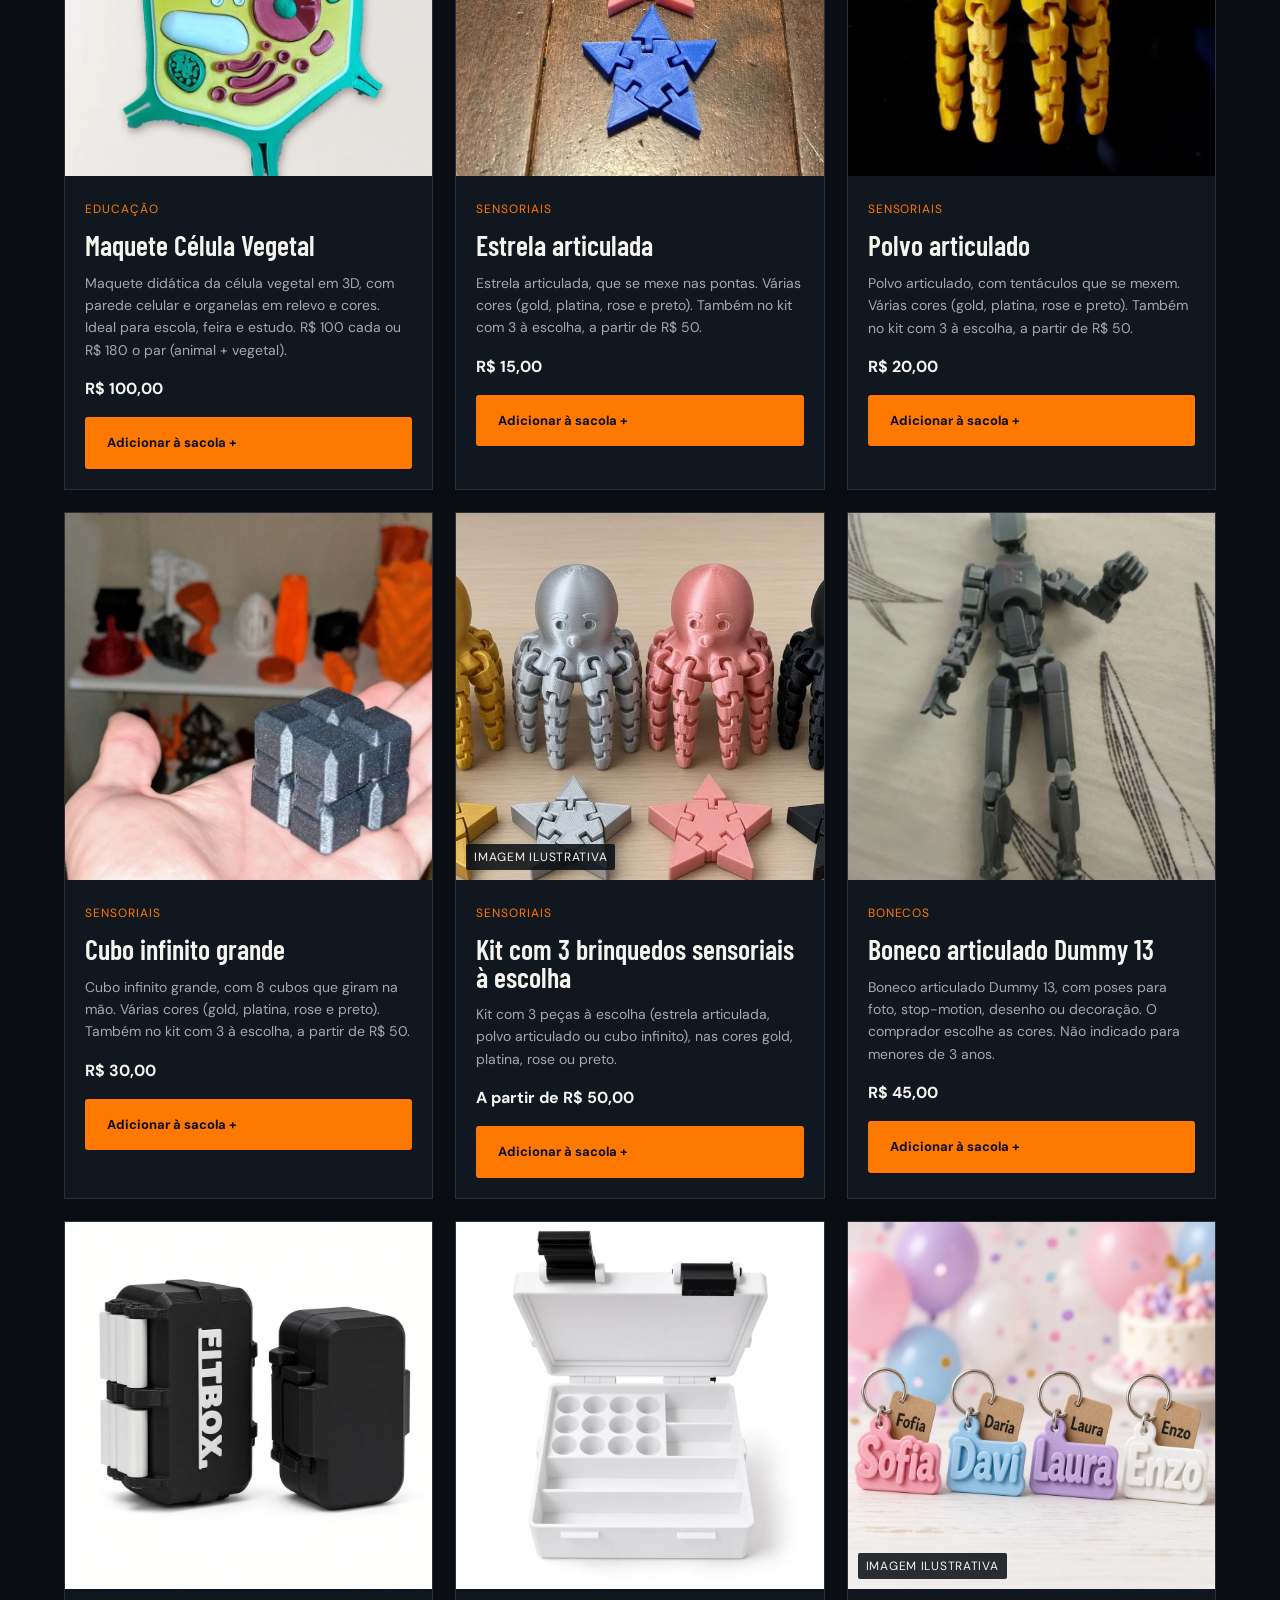
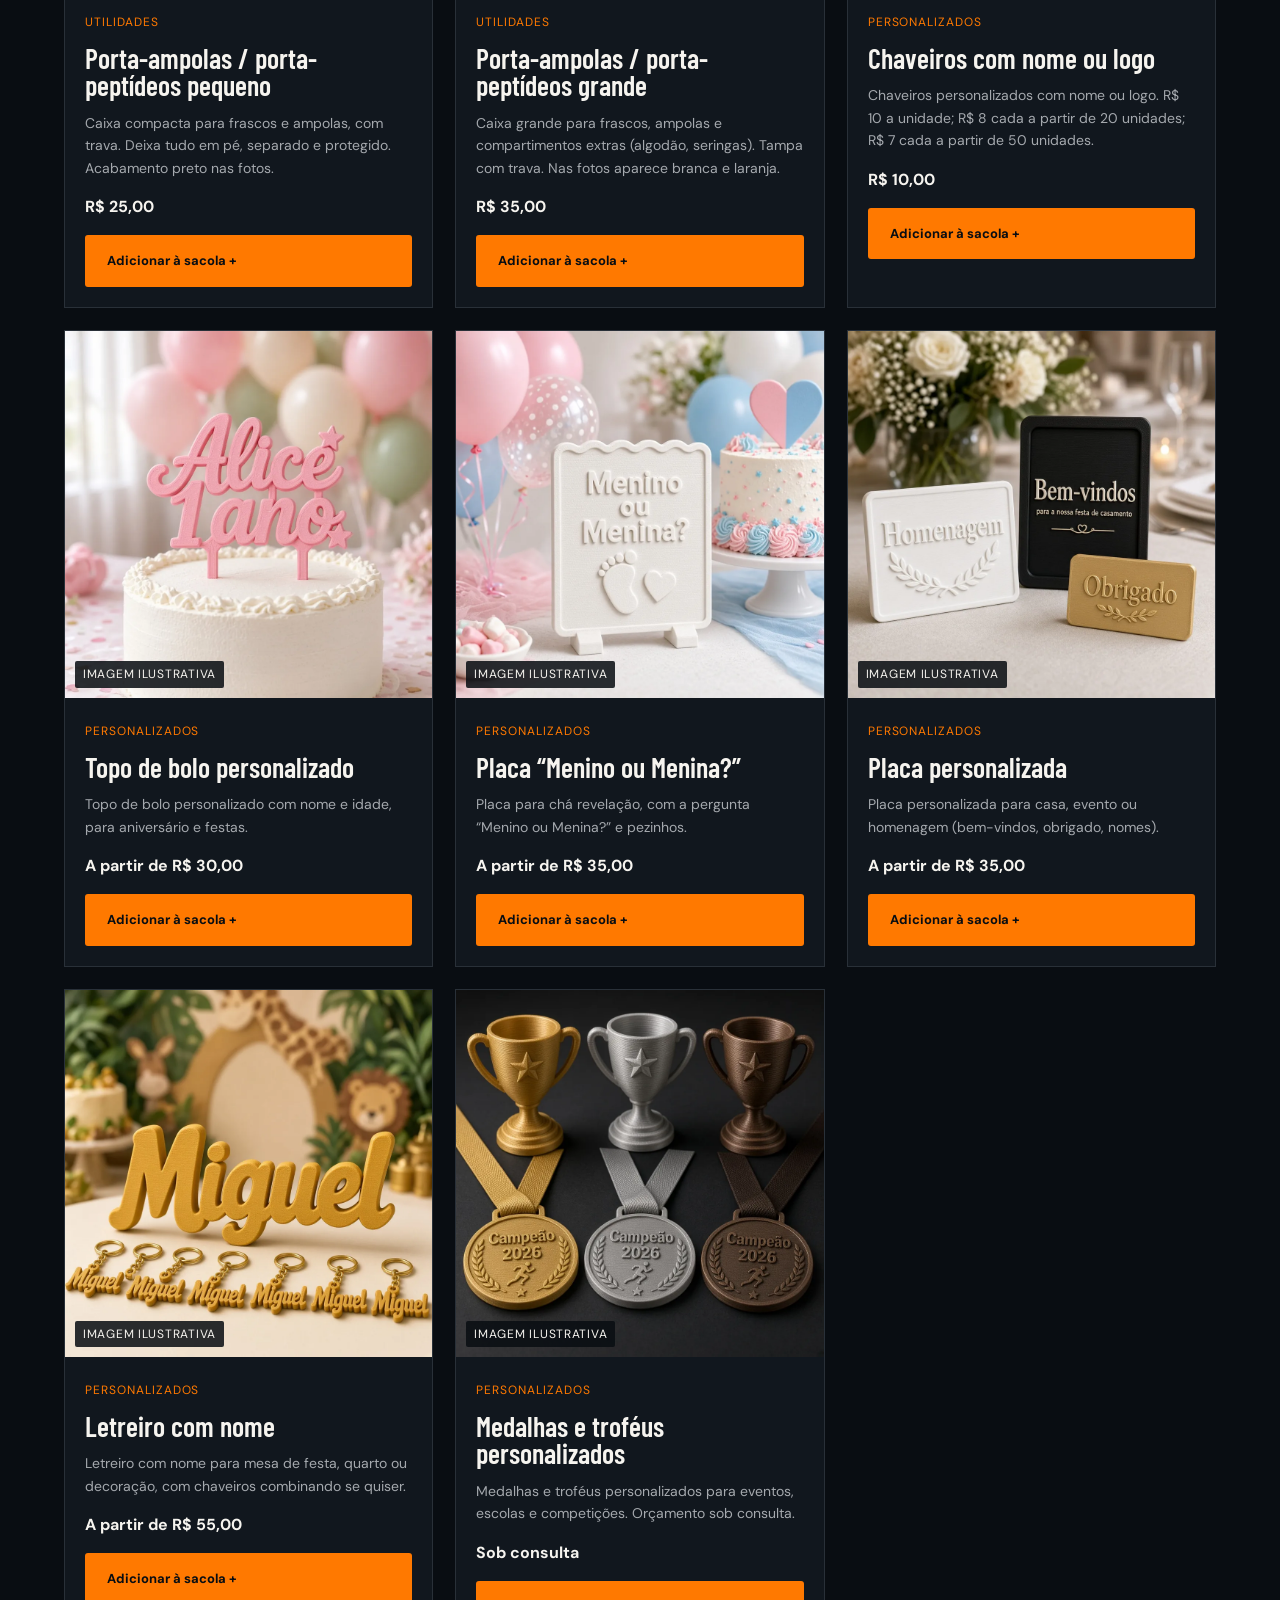
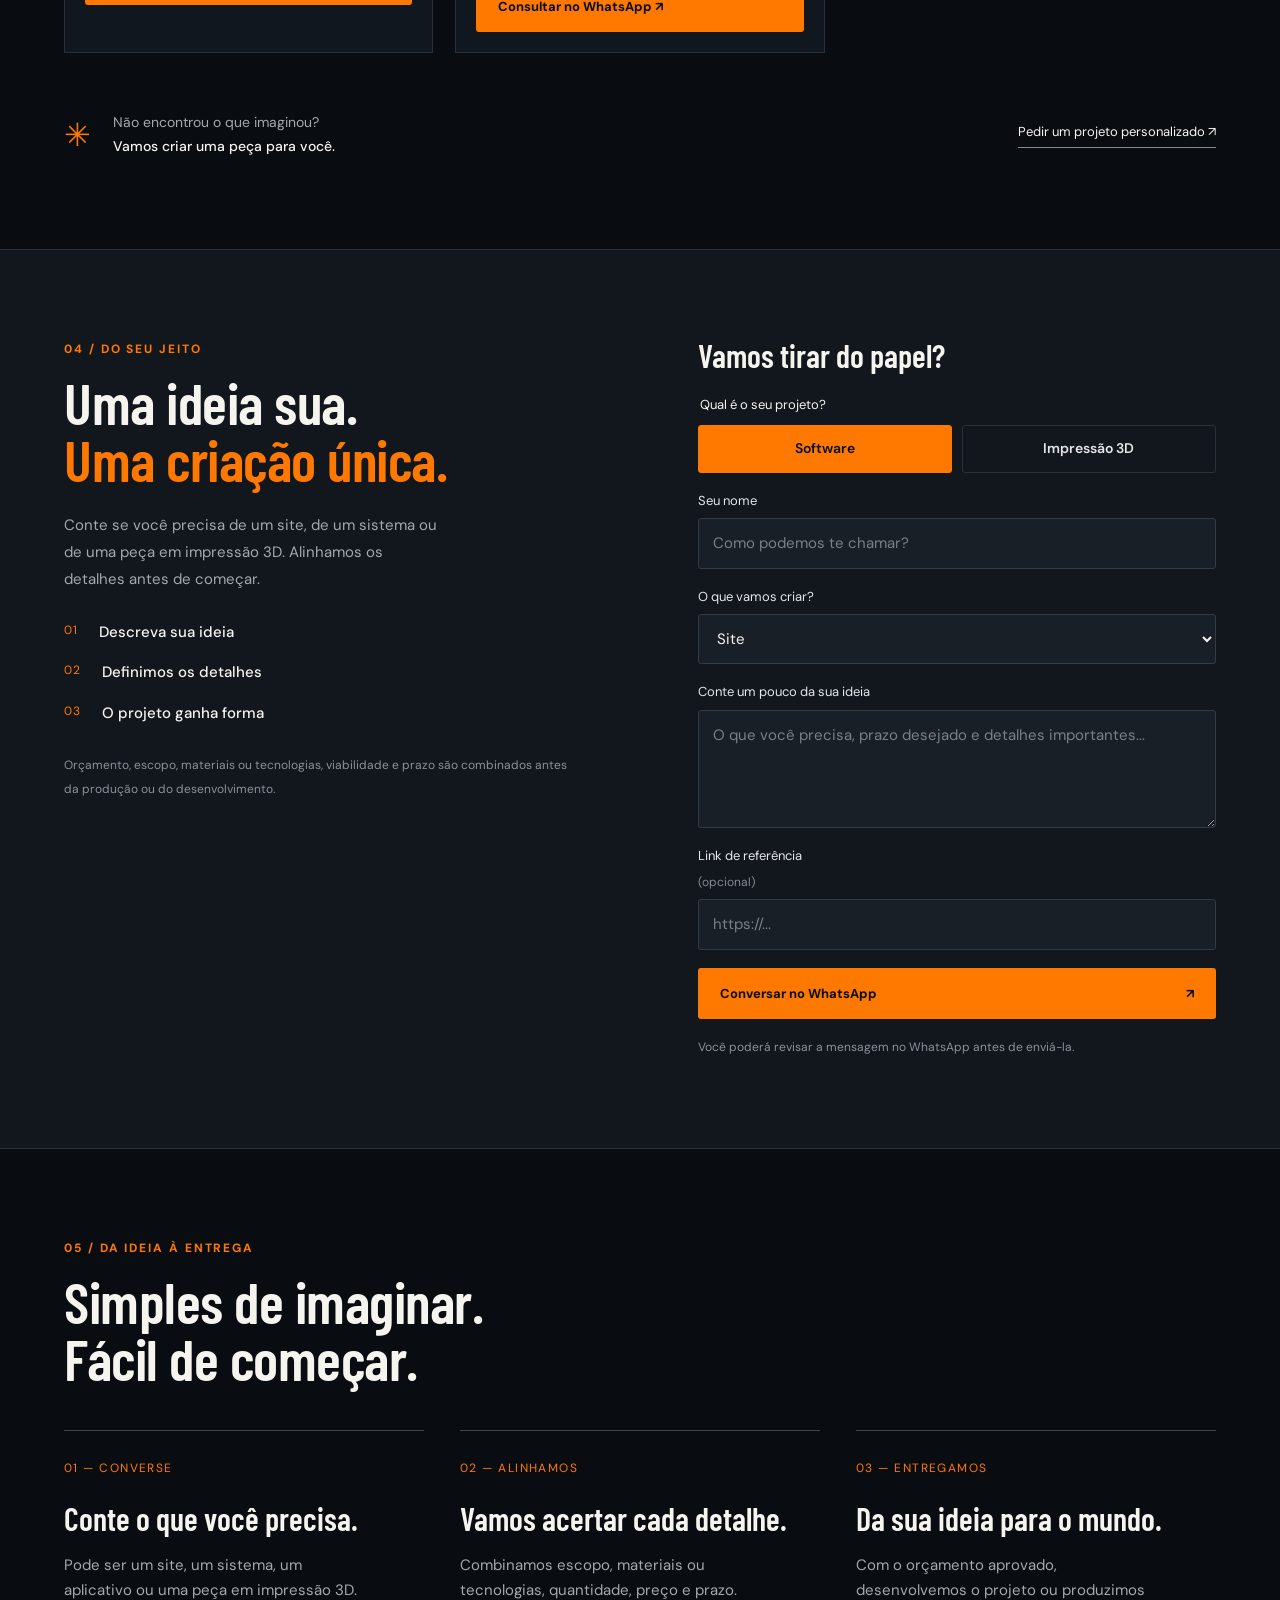
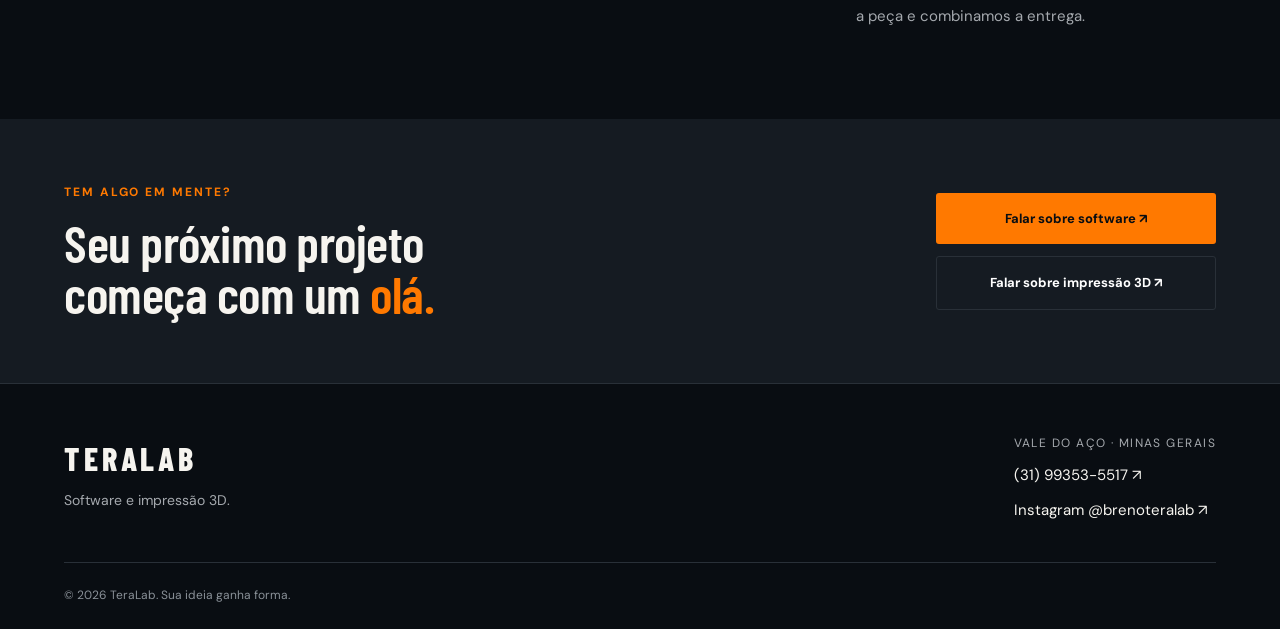
==== commit 9bb85131: "Adiciona o catálogo de impressão 3D ao site. Publica 20 peças com foto, preço e filtro por categoria" ====
--- a/index.html
+++ b/index.html
@@ -209,7 +209,7 @@
     <section class="catalog section" id="catalogo" data-catalog hidden>
       <div class="section-top">
         <div>
-          <div class="eyebrow">Catálogo</div>
+          <div class="eyebrow">03 / Catálogo</div>
           <h2>Peças com propósito.<br><span>E a sua personalidade.</span></h2>
         </div>
         <p>Encontre uma ideia para começar.<br>Personalize para fazer do seu jeito.</p>
@@ -217,9 +217,12 @@
       <div class="catalog-toolbar">
         <div class="filters" role="group" aria-label="Categorias">
           <button type="button" class="active" data-filter="Todos" aria-pressed="true">Todos</button>
-          <button type="button" data-filter="Troféus e medalhas" aria-pressed="false">Troféus e medalhas</button>
-          <button type="button" data-filter="Peças e utilidades" aria-pressed="false">Peças e utilidades</button>
-          <button type="button" data-filter="Presentes" aria-pressed="false">Presentes</button>
+          <button type="button" data-filter="Natal" aria-pressed="false">Natal</button>
+          <button type="button" data-filter="Educação" aria-pressed="false">Educação</button>
+          <button type="button" data-filter="Sensoriais" aria-pressed="false">Sensoriais</button>
+          <button type="button" data-filter="Bonecos" aria-pressed="false">Bonecos</button>
+          <button type="button" data-filter="Utilidades" aria-pressed="false">Utilidades</button>
+          <button type="button" data-filter="Personalizados" aria-pressed="false">Personalizados</button>
         </div>
         <label class="search"><span>⌕</span><input id="search" type="search" aria-label="Buscar produtos" placeholder="Buscar no catálogo"></label>
       </div>
@@ -233,7 +236,7 @@
 
     <section class="custom section" id="encomenda">
       <div class="custom-intro">
-        <div class="eyebrow">03 / Do seu jeito</div>
+        <div class="eyebrow">04 / Do seu jeito</div>
         <h2>Uma ideia sua.<br><em>Uma criação única.</em></h2>
         <p>Conte se você precisa de um site, de um sistema ou de uma peça em impressão 3D. Alinhamos os detalhes antes de começar.</p>
         <div class="custom-points">
@@ -274,9 +277,13 @@
             <label>O que vamos criar?
               <select name="printCategory">
                 <option>Peça personalizada</option>
+                <option>Natal</option>
+                <option>Educação</option>
+                <option>Sensoriais</option>
+                <option>Bonecos</option>
+                <option>Utilidades</option>
+                <option>Personalizados</option>
                 <option>Troféus e medalhas</option>
-                <option>Peças e utilidades</option>
-                <option>Presentes</option>
               </select>
             </label>
             <label>Quantidade<input name="quantity" type="number" min="1" max="10000" value="1"></label>
@@ -290,7 +297,7 @@
     </section>
 
     <section class="process section" id="como-funciona">
-      <div class="eyebrow">04 / Da ideia à entrega</div>
+      <div class="eyebrow">05 / Da ideia à entrega</div>
       <h2>Simples de imaginar.<br>Fácil de começar.</h2>
       <div class="steps">
         <article>
@@ -331,6 +338,7 @@
     <div>
       <span>Vale do Aço · Minas Gerais</span>
       <a href="https://wa.me/5531993535517" target="_blank" rel="noopener">(31) 99353-5517 ↗</a>
+      <a href="https://www.instagram.com/brenoteralab/" target="_blank" rel="noopener">Instagram @brenoteralab ↗</a>
     </div>
     <small>© <span id="year"></span> TeraLab. Sua ideia ganha forma.</small>
   </footer>
--- a/style.css
+++ b/style.css
@@ -116,13 +116,15 @@
 .catalog-note a{margin-left:auto;font-size:13px;border-bottom:1px solid #888;padding-bottom:6px}
 .product-grid{display:grid;grid-template-columns:repeat(3,1fr);gap:22px;padding:30px 0}
 .product-card{border:1px solid var(--border);background:#11171e}
-.product-card img{width:100%;aspect-ratio:1;object-fit:cover;background:#1c232b}
+.product-media{position:relative}
+.product-card img{width:100%;aspect-ratio:1;object-fit:cover;background:#1c232b;display:block}
+.product-badge{position:absolute;left:10px;bottom:10px;background:rgba(9,13,18,.86);color:#f6f4ef;font-size:12px;letter-spacing:.06em;text-transform:uppercase;padding:6px 8px;border-radius:2px;line-height:1.2}
 .product-body{padding:20px}
 .product-body small{color:var(--orange);font-size:12px;letter-spacing:.08em}
 .product-body h3{font-size:28px;margin:12px 0}
 .product-body p{font-size:14px;color:var(--muted);line-height:1.6;margin-bottom:16px}
 .product-body strong{display:block;font-size:16px;margin-bottom:16px}
-.product-body button{width:100%}
+.product-body button,.product-body a.button{width:100%}
 
 .custom{background:#12171d;display:grid;grid-template-columns:1fr 1fr;gap:10%;border-top:1px solid var(--border);border-bottom:1px solid var(--border)}
 .custom-intro>p{font-size:15px;line-height:1.8;color:var(--muted);margin:24px 0;max-width:380px}
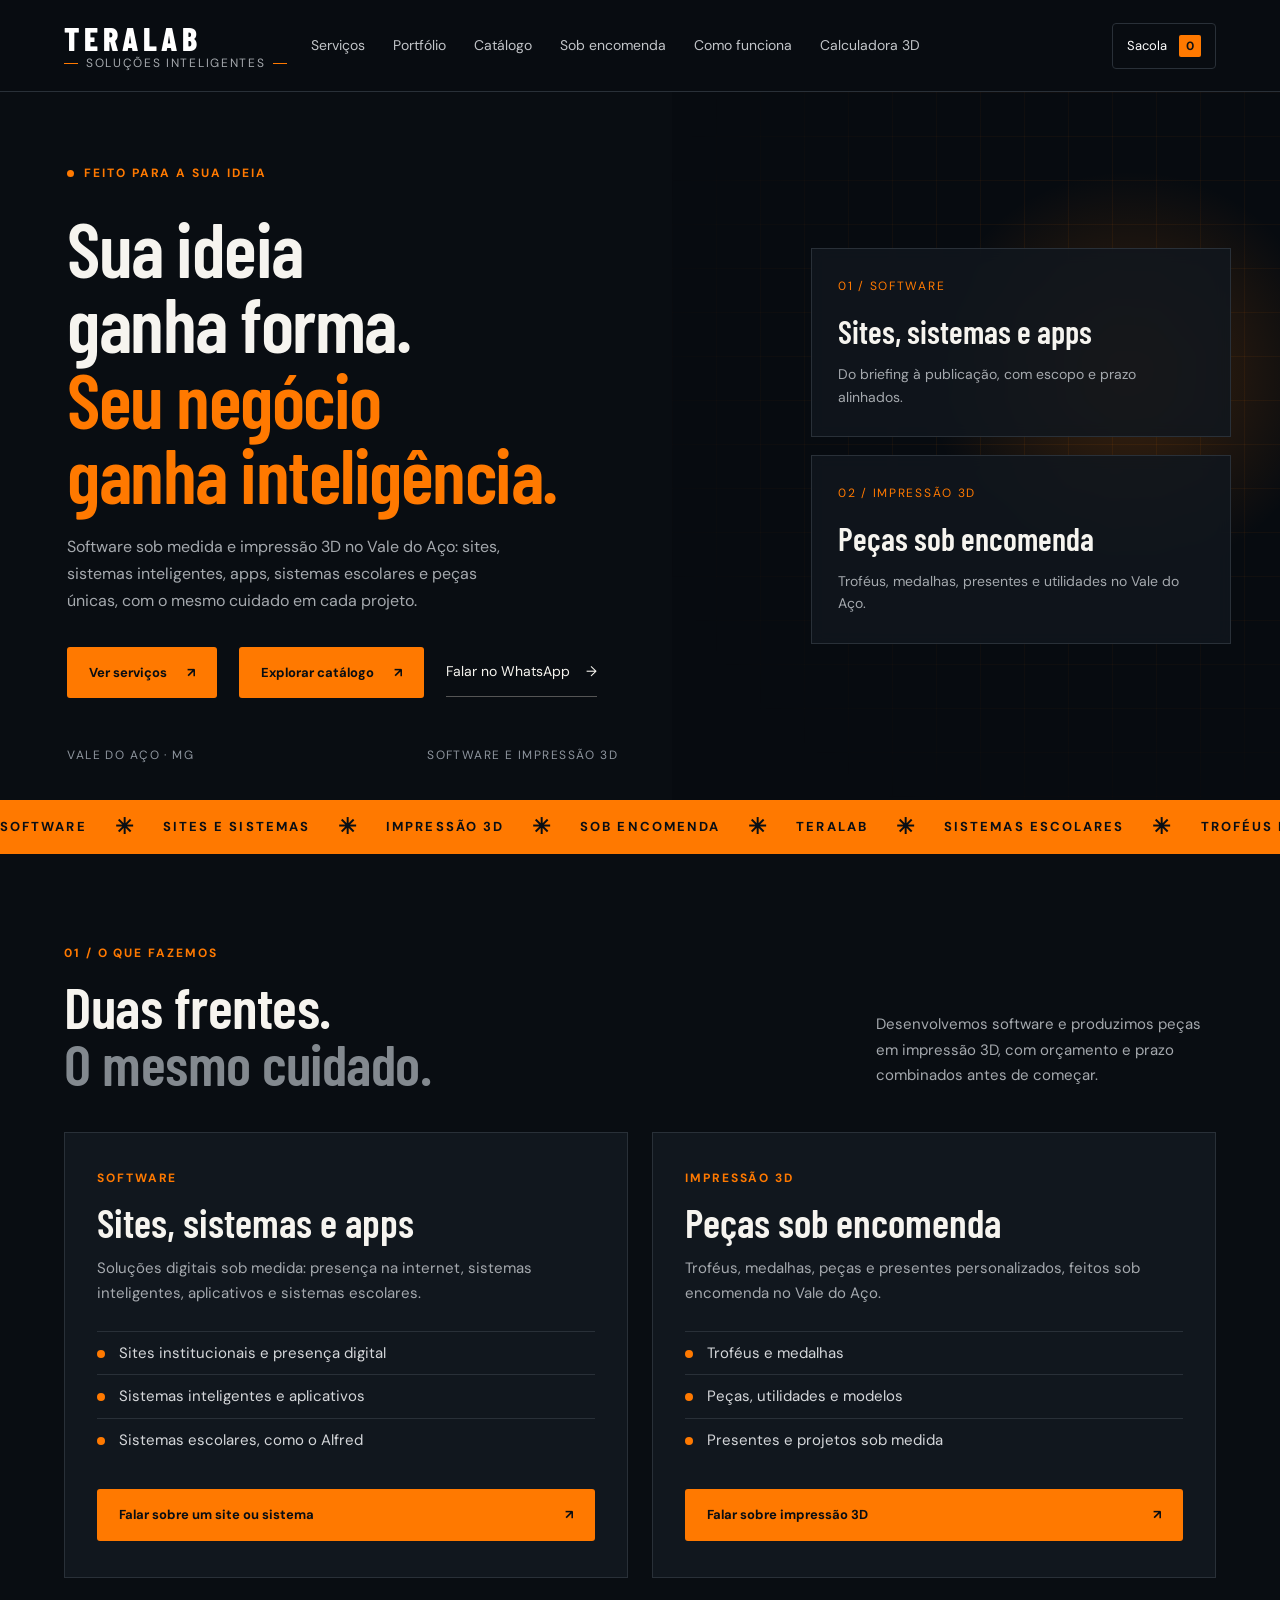
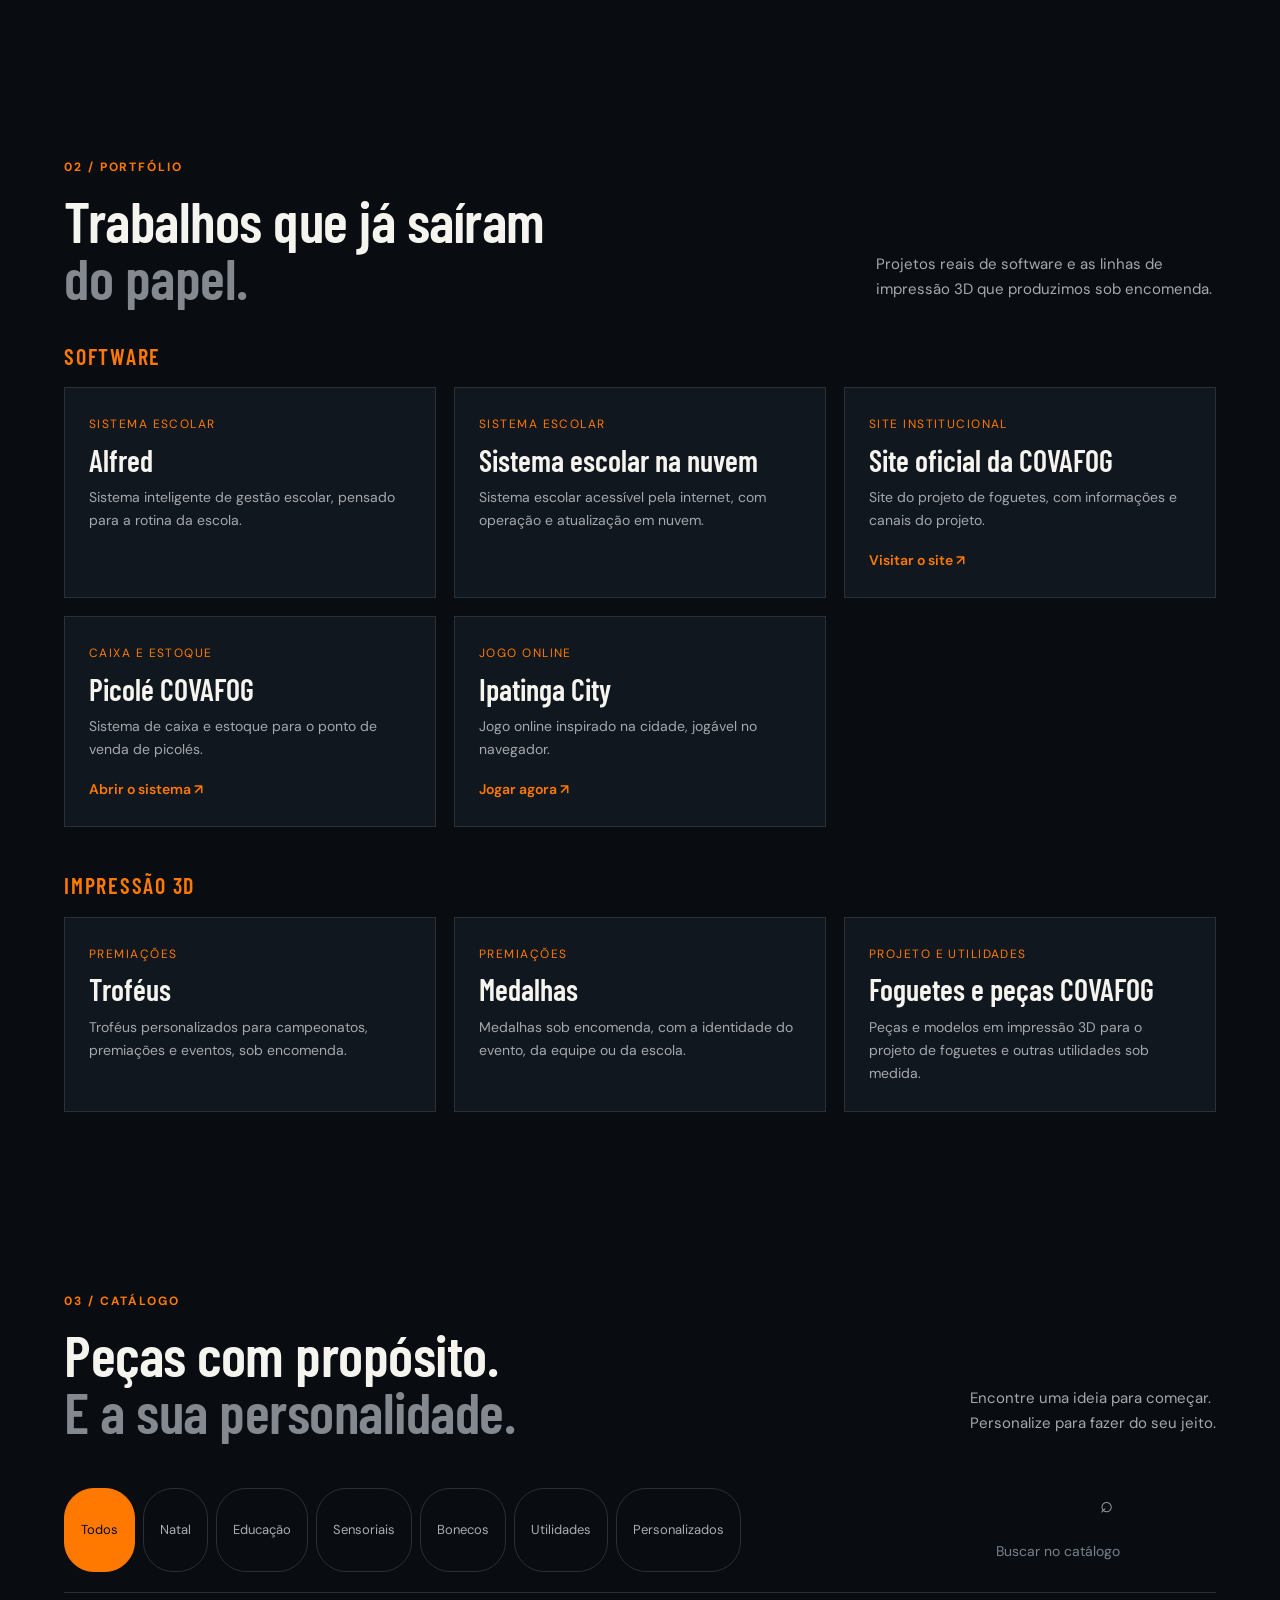
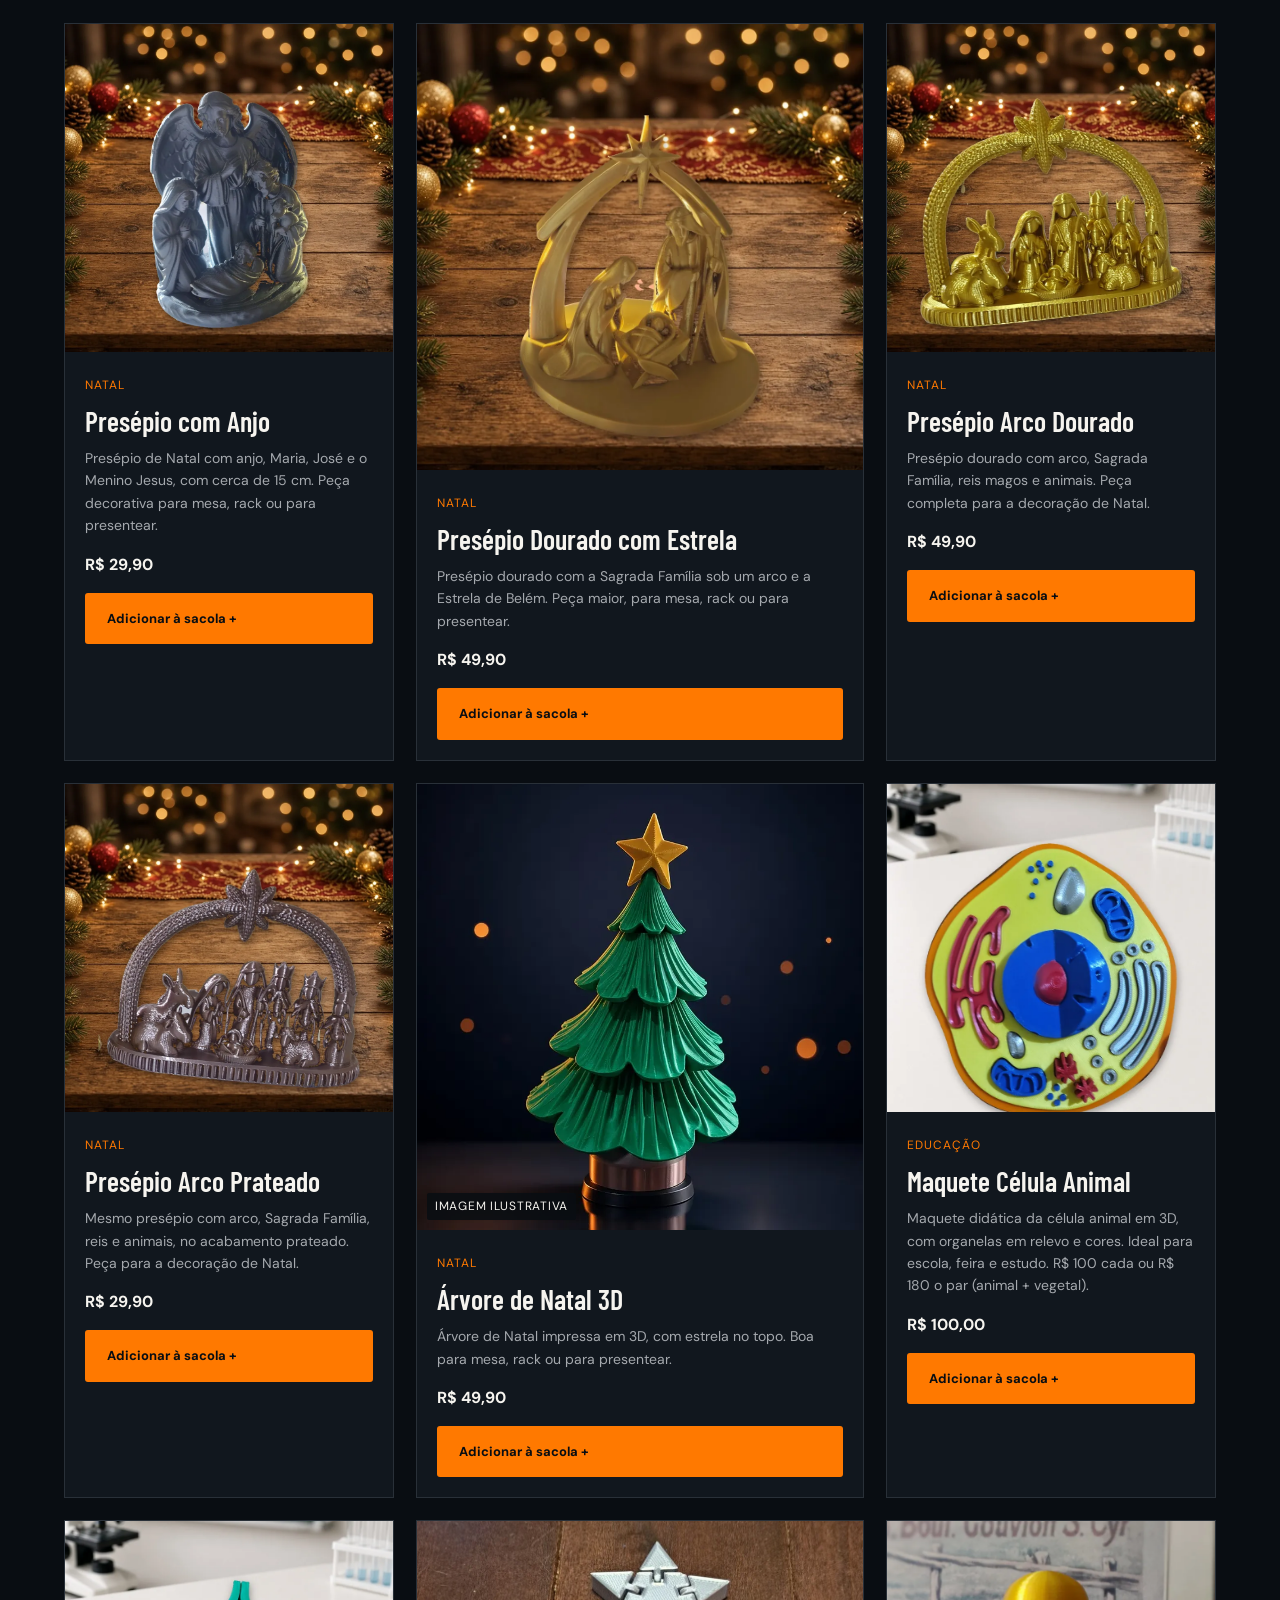
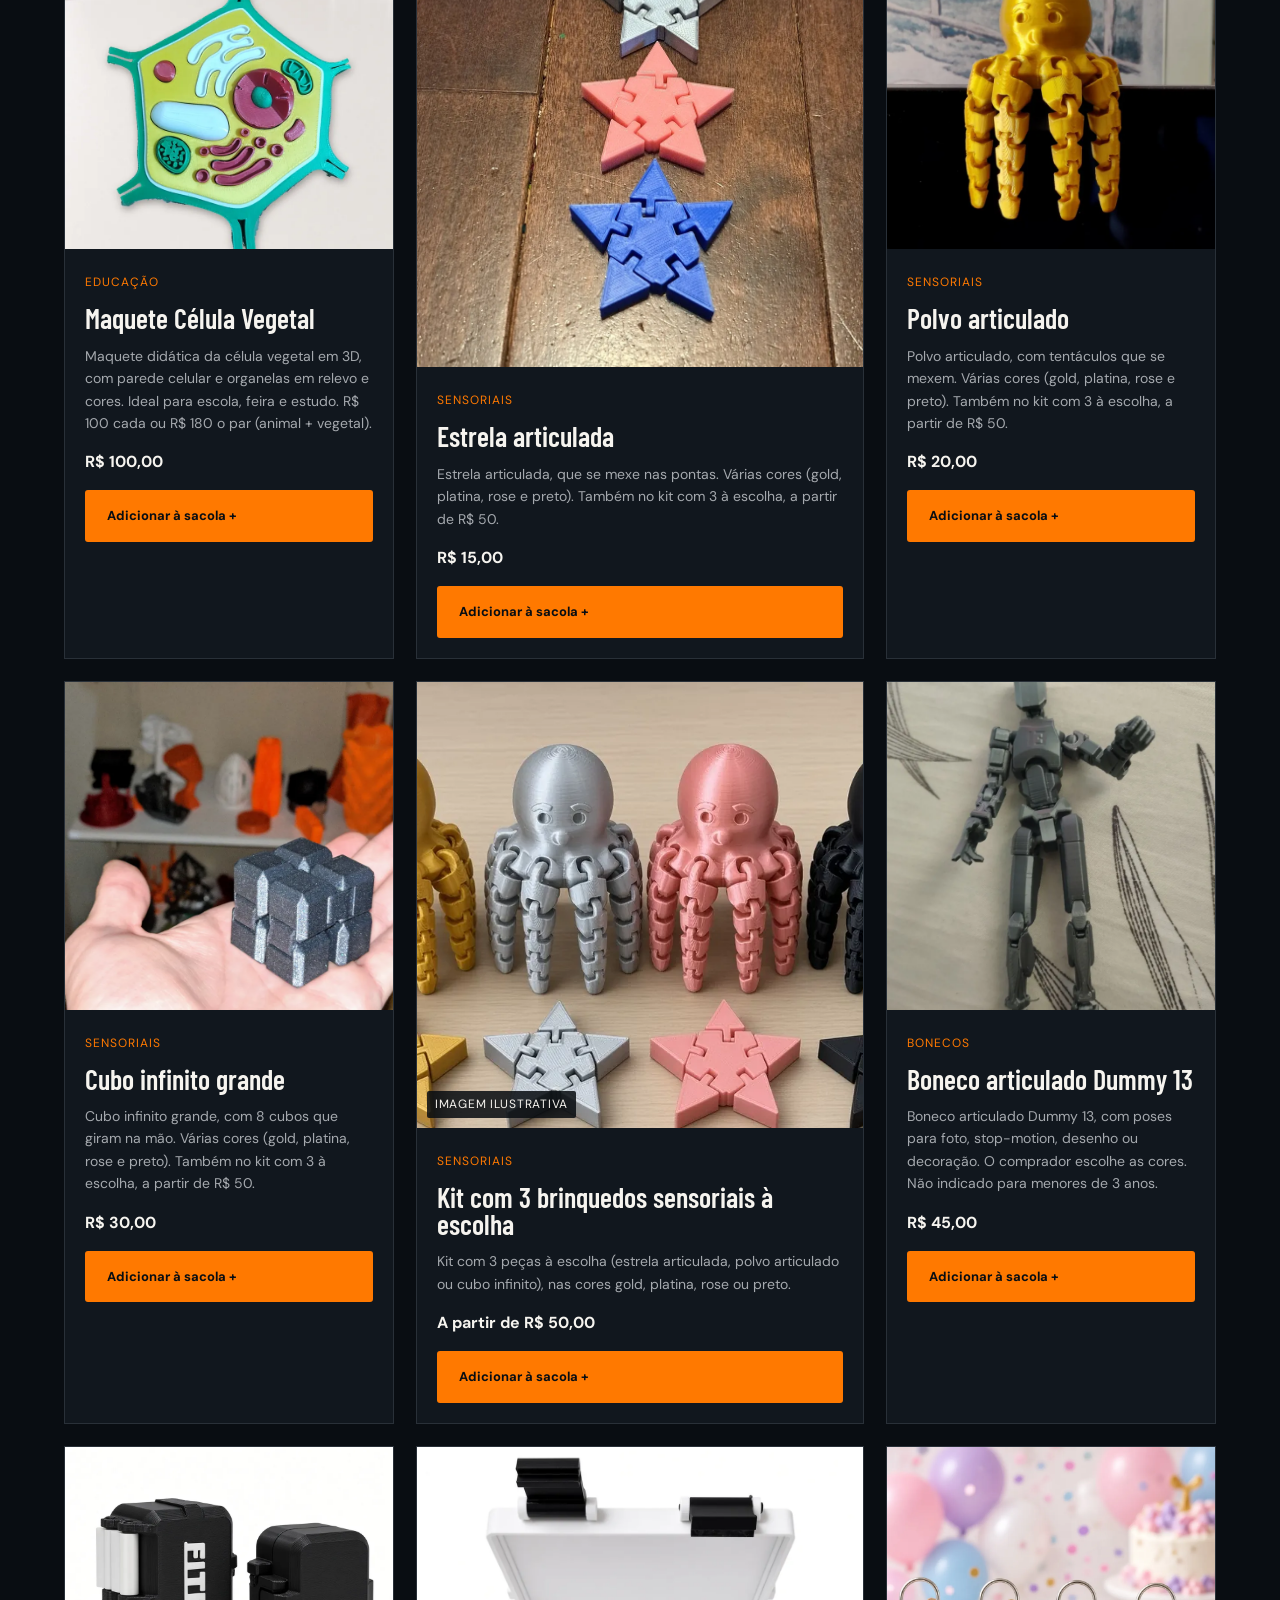
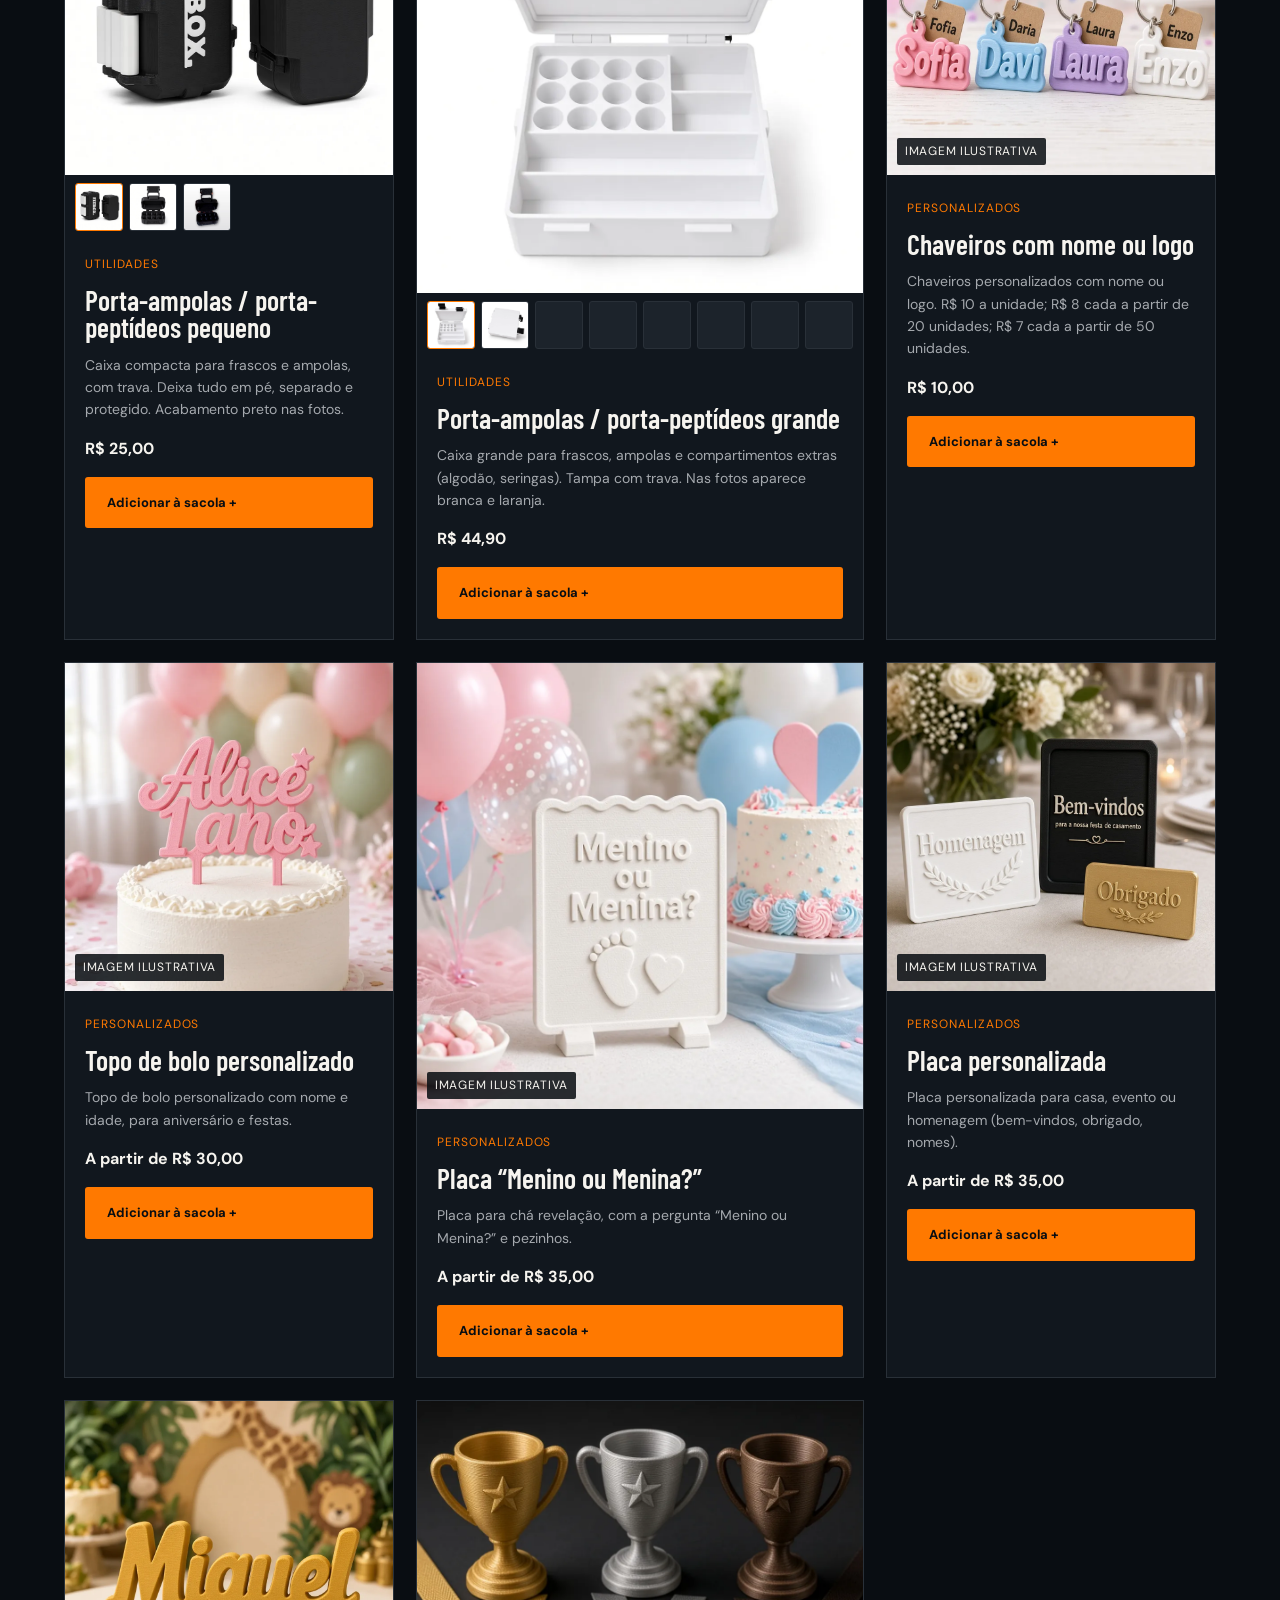
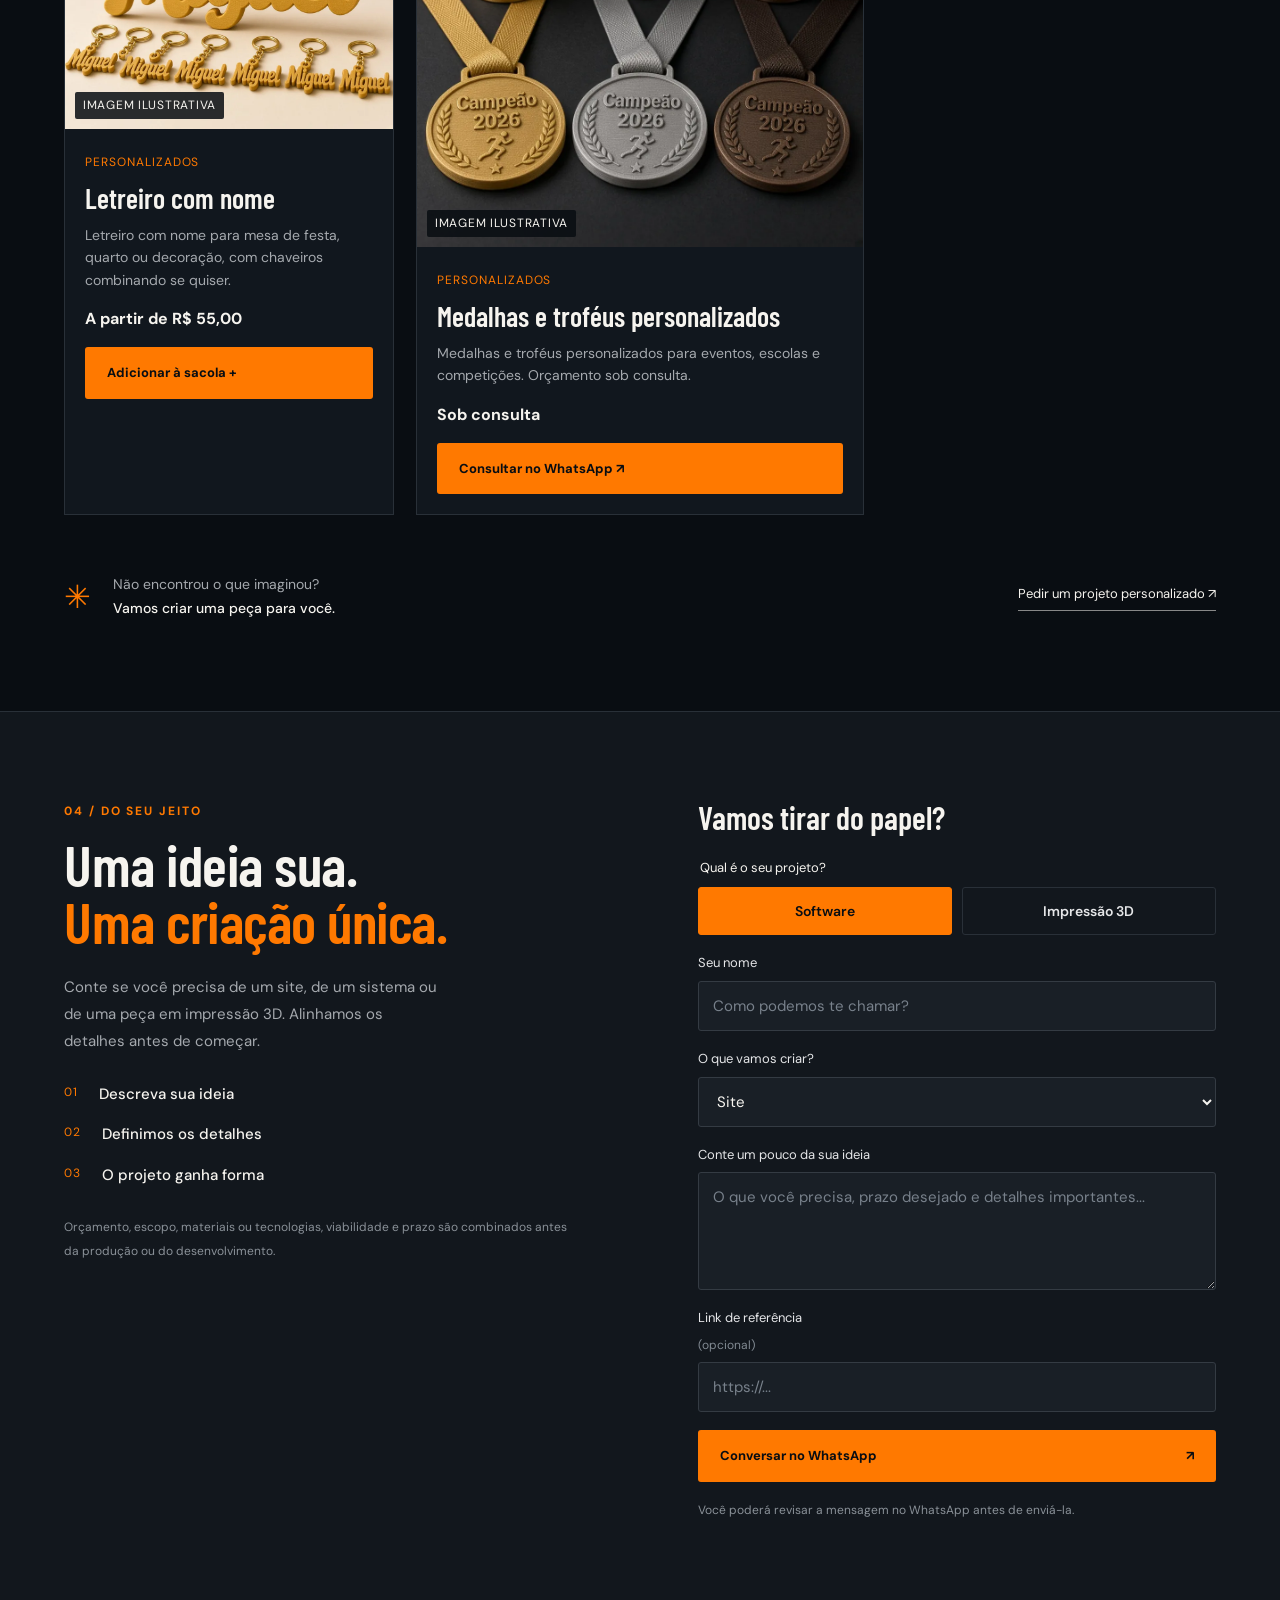
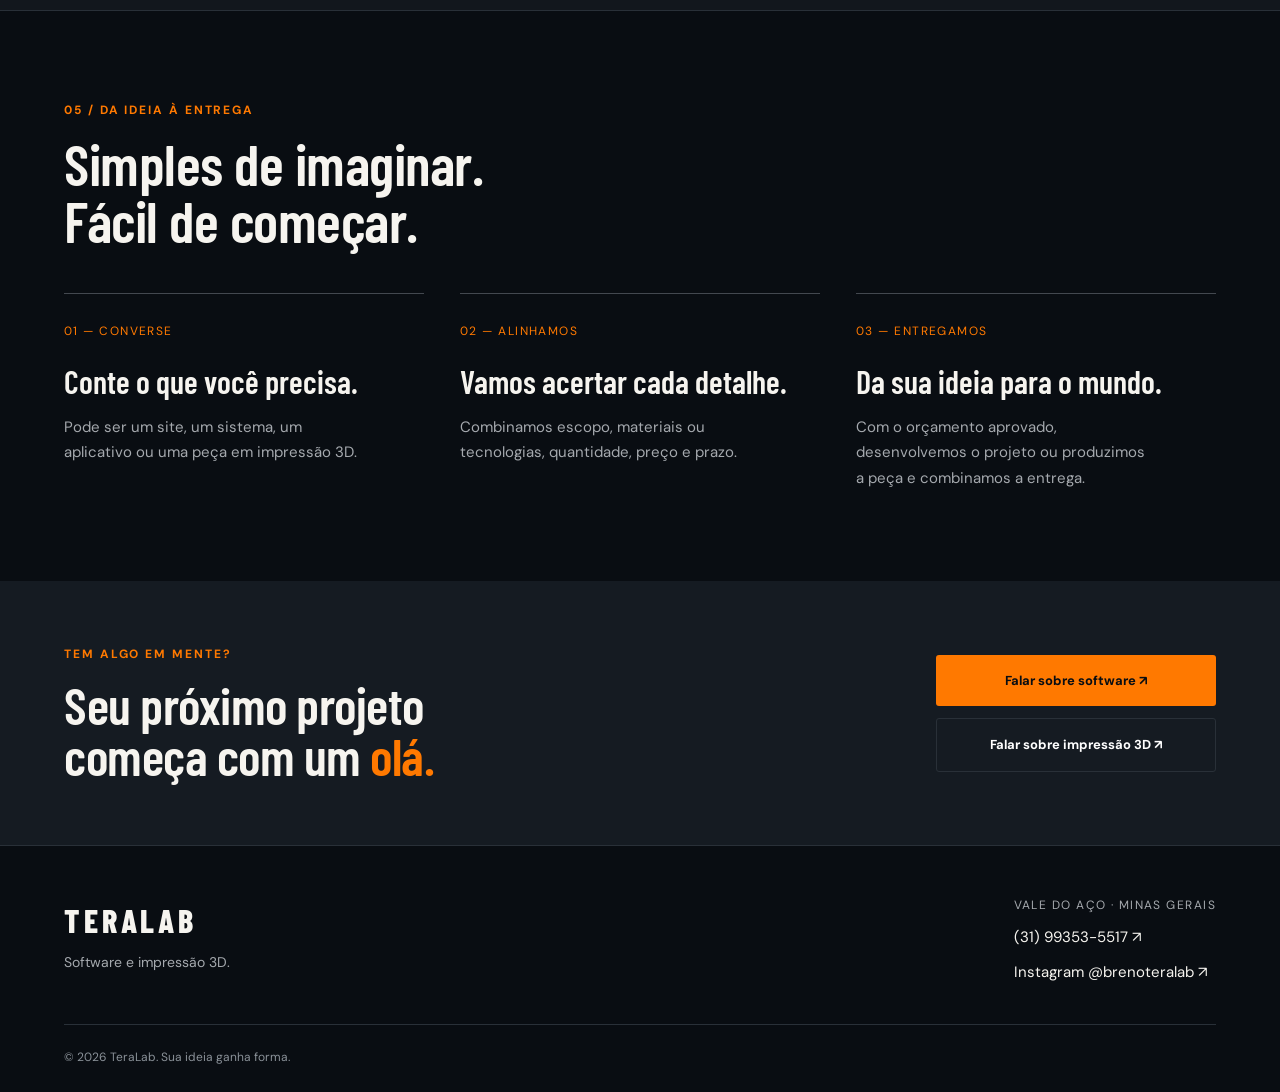
==== commit a6bc77bb: "Adiciona calculadora de custo de impressão 3D" ====
--- a/index.html
+++ b/index.html
@@ -48,6 +48,7 @@
       <a href="#catalogo" data-catalog hidden>Catálogo</a>
       <a href="#encomenda">Sob encomenda</a>
       <a href="#como-funciona">Como funciona</a>
+      <a href="calculadora/">Calculadora 3D</a>
     </nav>
     <div class="head-actions">
       <button class="bag" id="cart-open" type="button" aria-label="Abrir sacola" data-catalog hidden>Sacola <b id="cart-count">0</b></button>
--- a/style.css
+++ b/style.css
@@ -117,8 +117,12 @@
 .product-grid{display:grid;grid-template-columns:repeat(3,1fr);gap:22px;padding:30px 0}
 .product-card{border:1px solid var(--border);background:#11171e}
 .product-media{position:relative}
-.product-card img{width:100%;aspect-ratio:1;object-fit:cover;background:#1c232b;display:block}
+.product-media>img{width:100%;aspect-ratio:1;object-fit:cover;background:#1c232b;display:block}
 .product-badge{position:absolute;left:10px;bottom:10px;background:rgba(9,13,18,.86);color:#f6f4ef;font-size:12px;letter-spacing:.06em;text-transform:uppercase;padding:6px 8px;border-radius:2px;line-height:1.2}
+.product-thumbs{display:flex;gap:6px;padding:8px 10px 0;overflow-x:auto}
+.product-thumbs button{flex:0 0 48px;width:48px;height:48px;padding:0;border:1px solid var(--border);border-radius:3px;background:#1c232b;overflow:hidden}
+.product-thumbs button.active{border-color:var(--orange)}
+.product-thumbs img{width:100%;height:100%;object-fit:cover;display:block}
 .product-body{padding:20px}
 .product-body small{color:var(--orange);font-size:12px;letter-spacing:.08em}
 .product-body h3{font-size:28px;margin:12px 0}
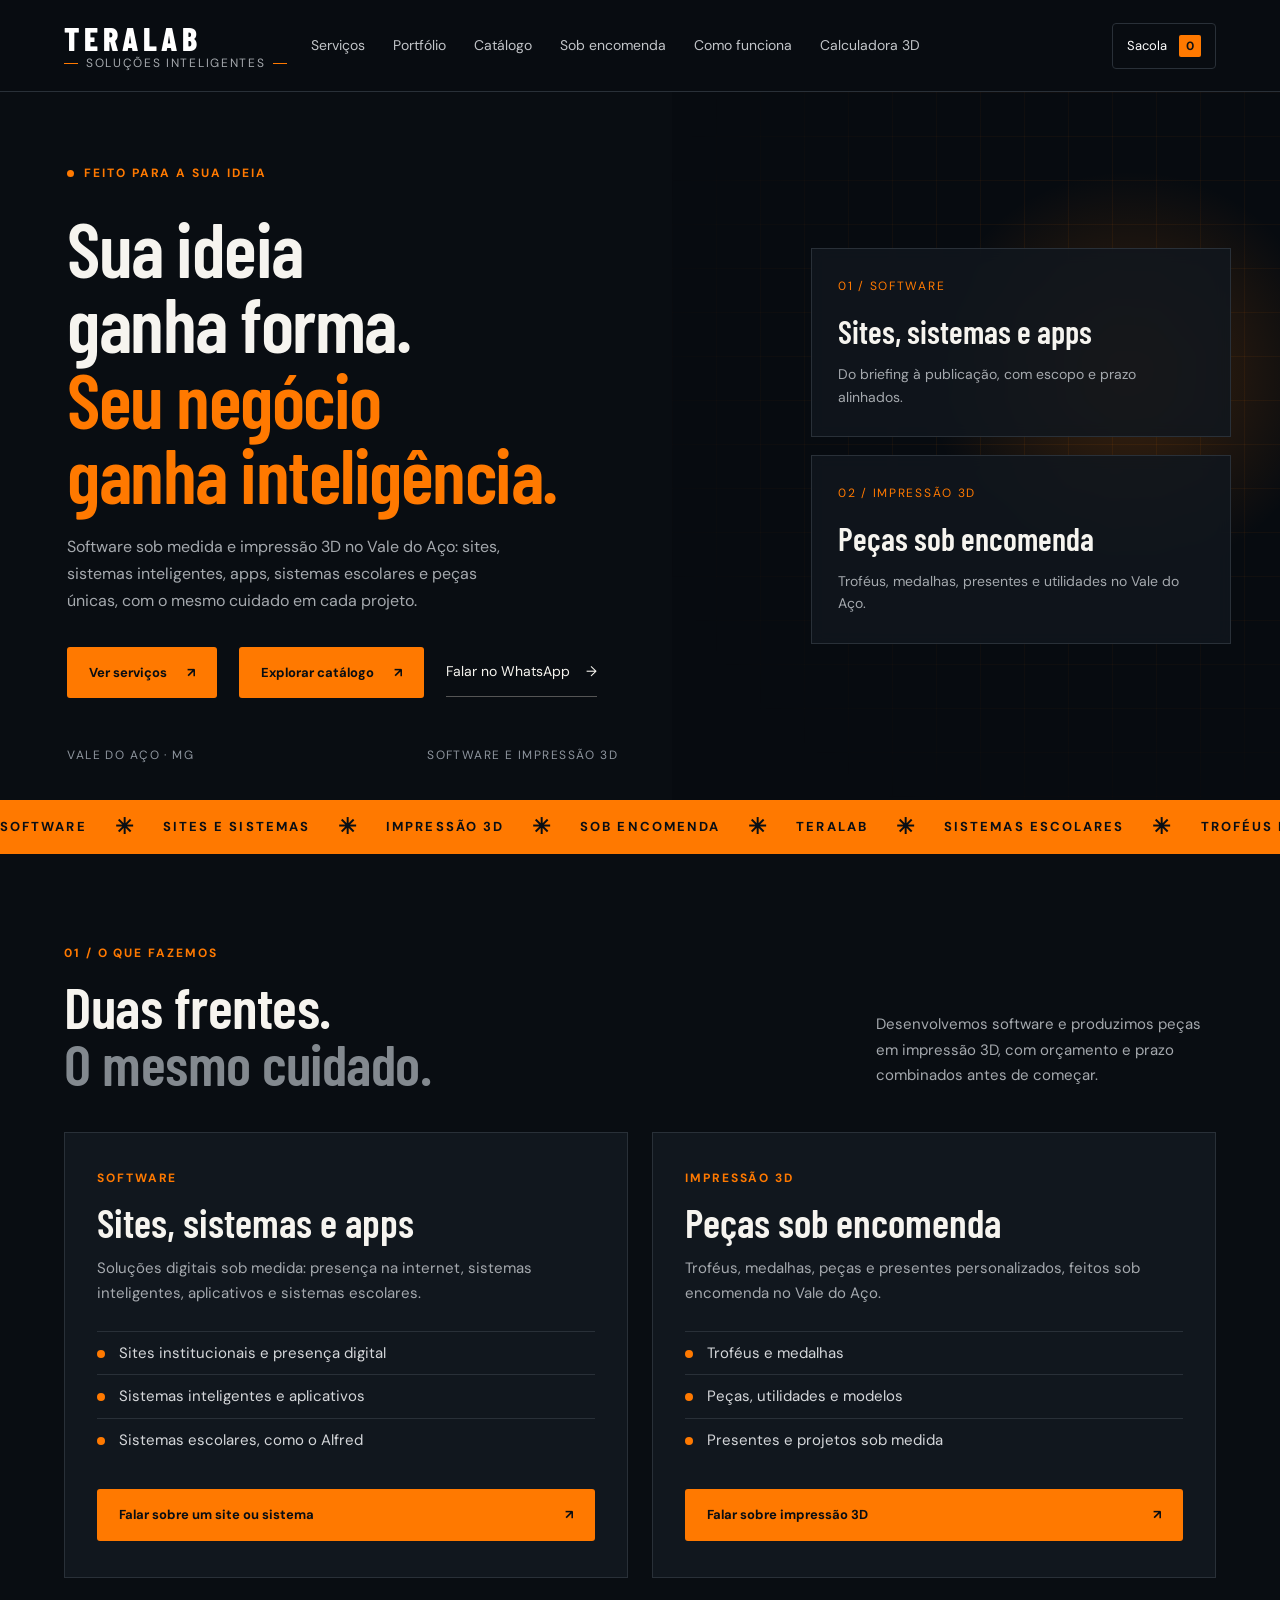
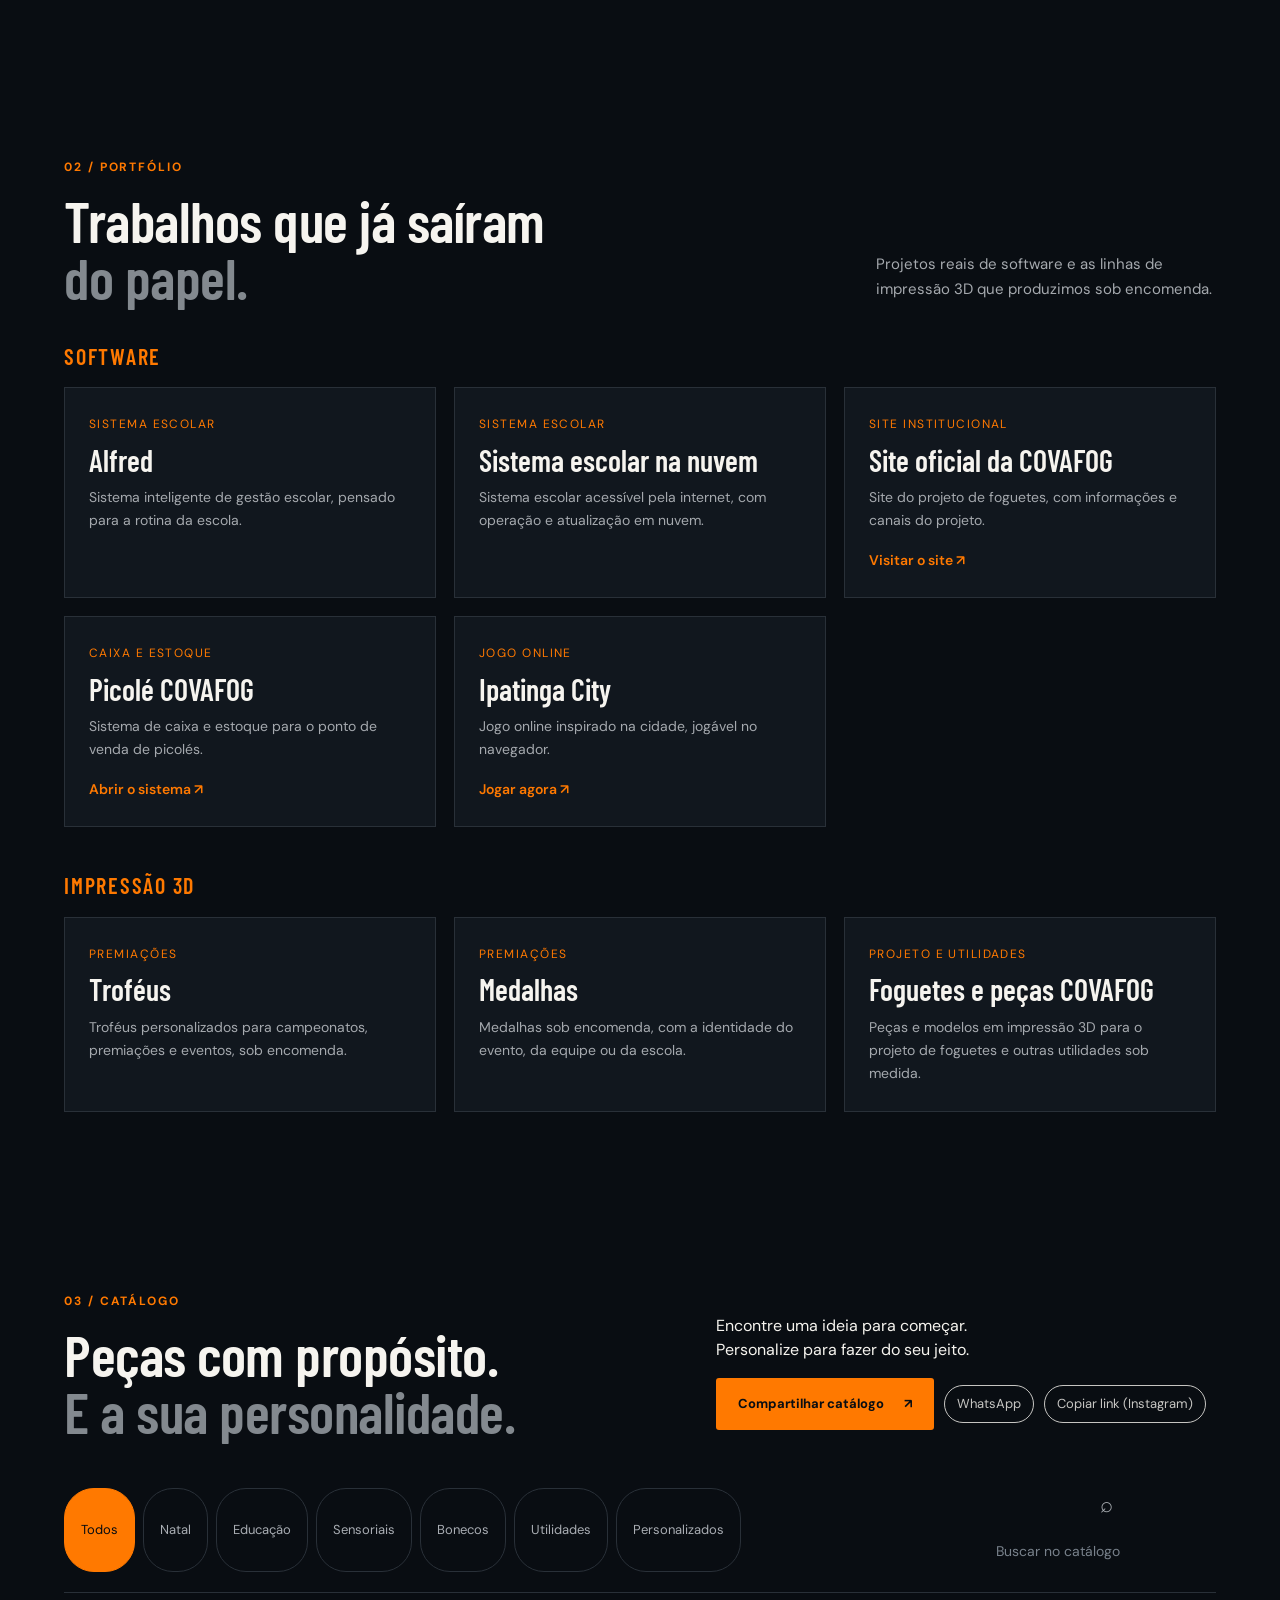
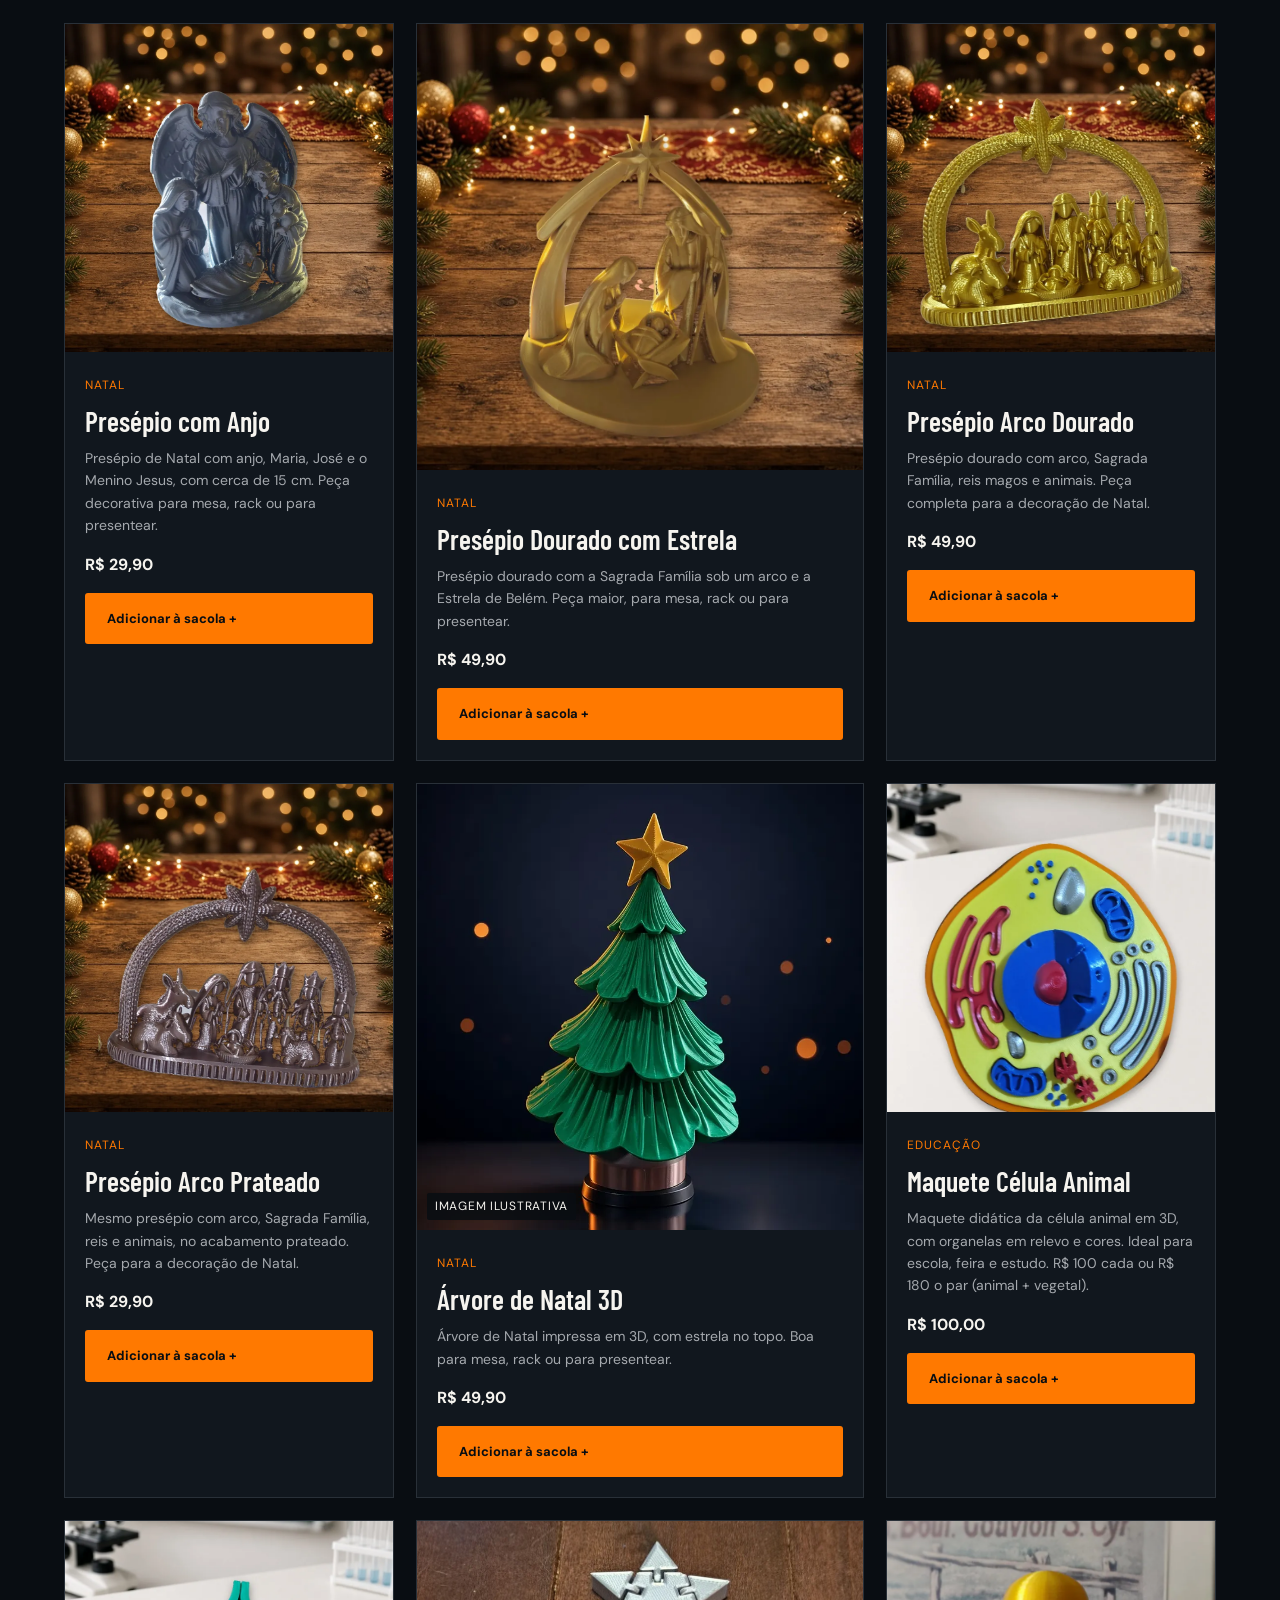
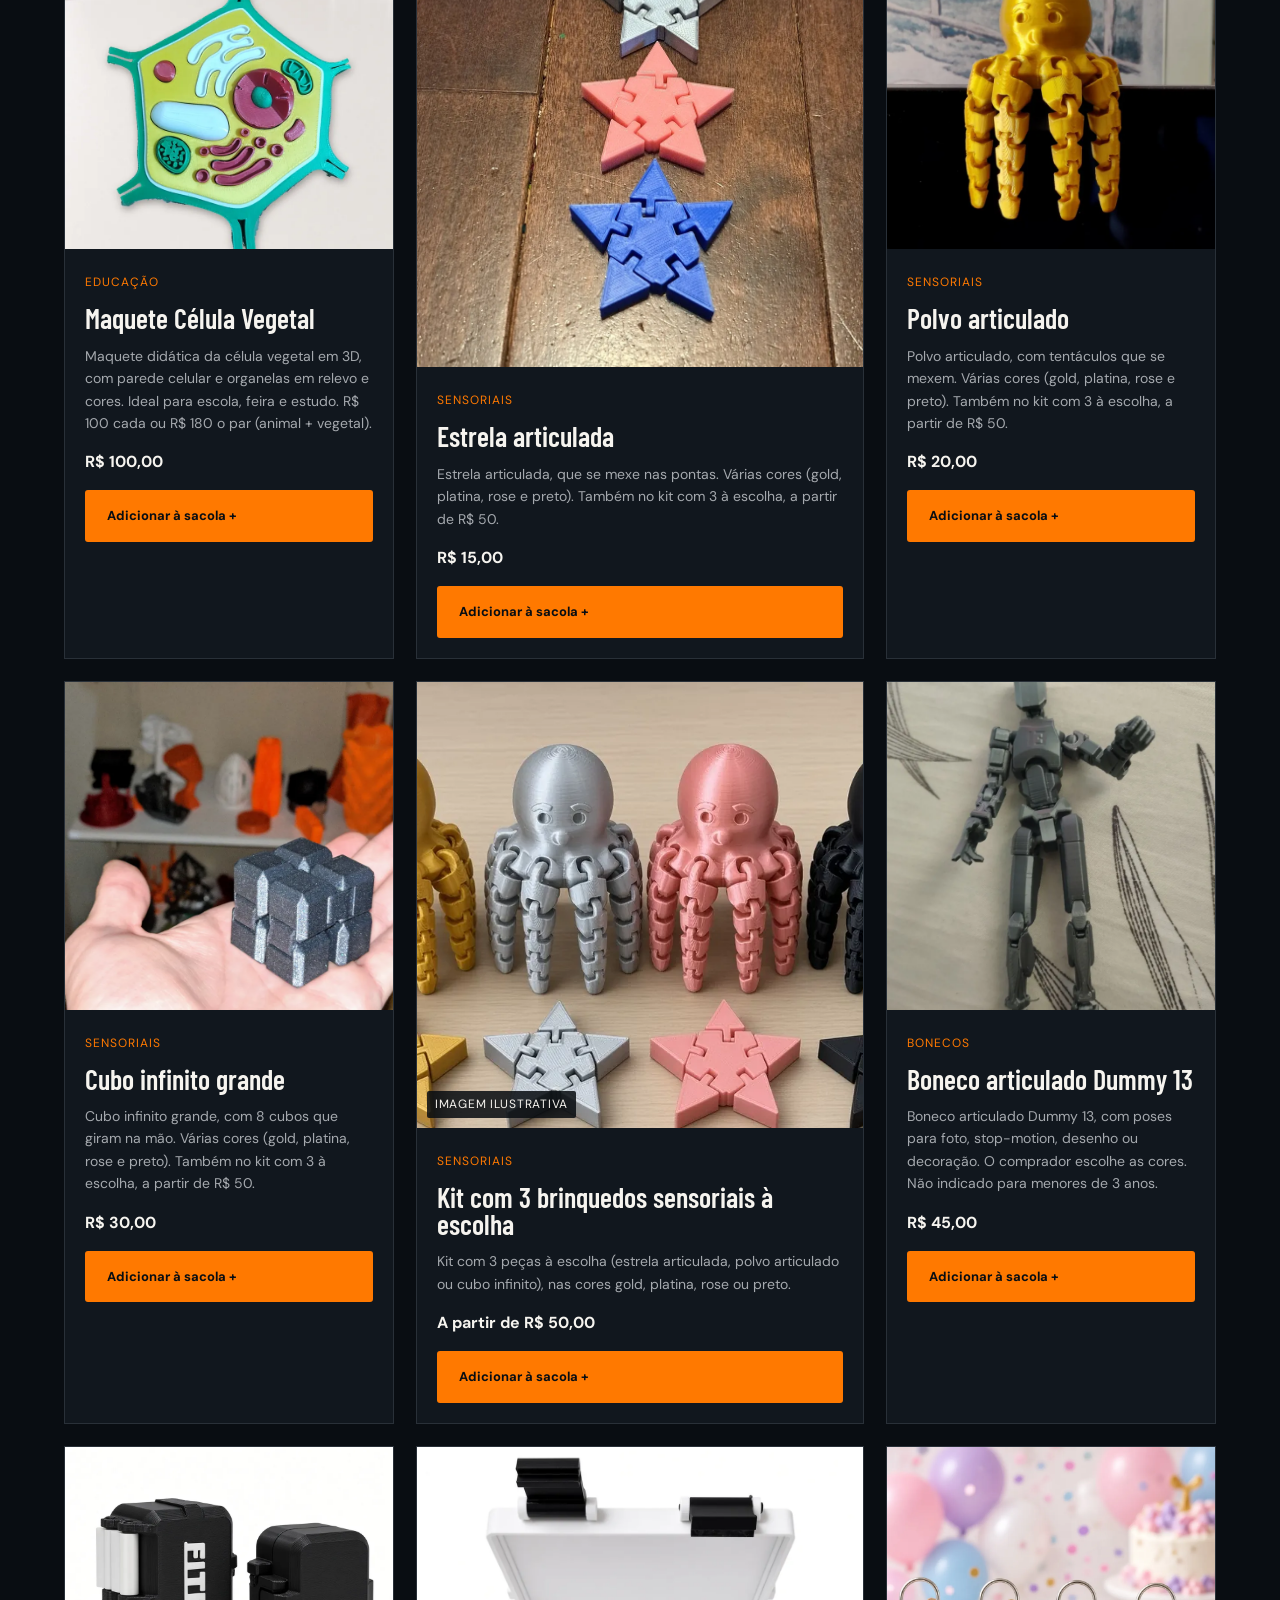
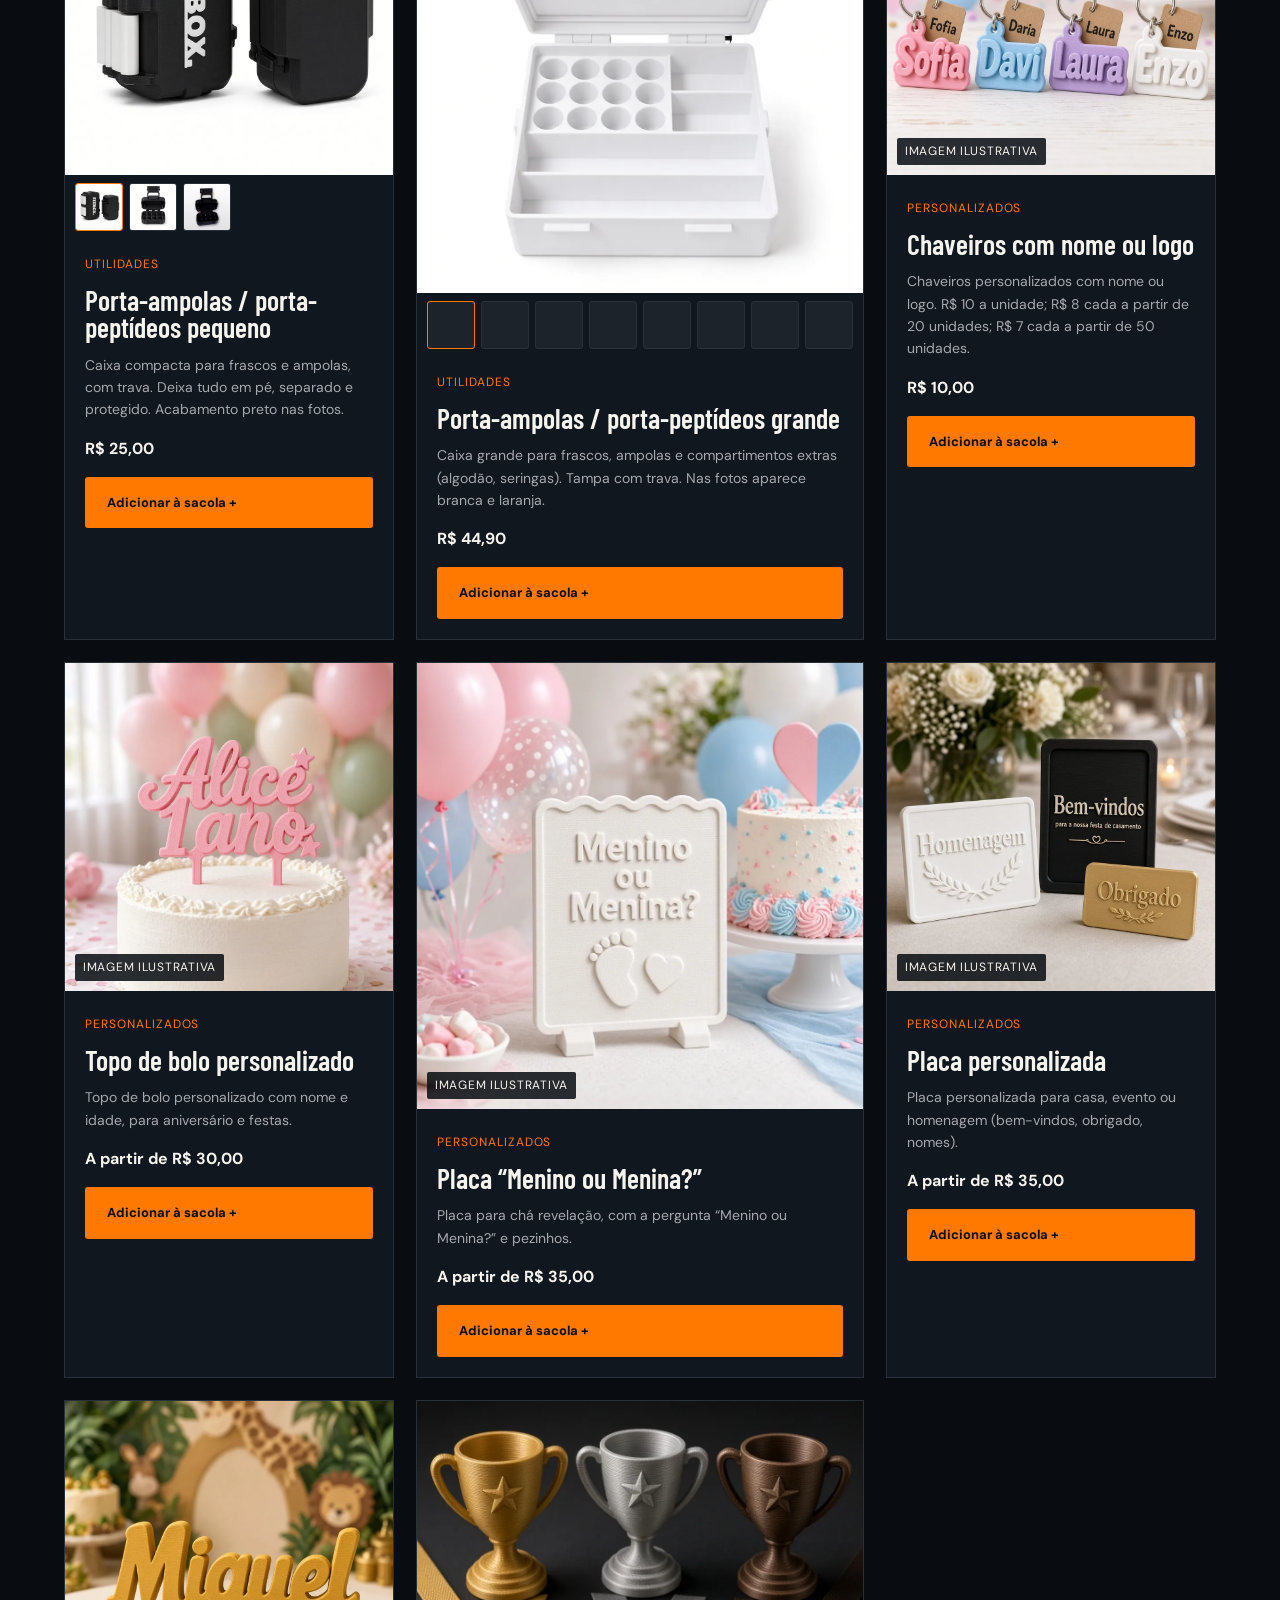
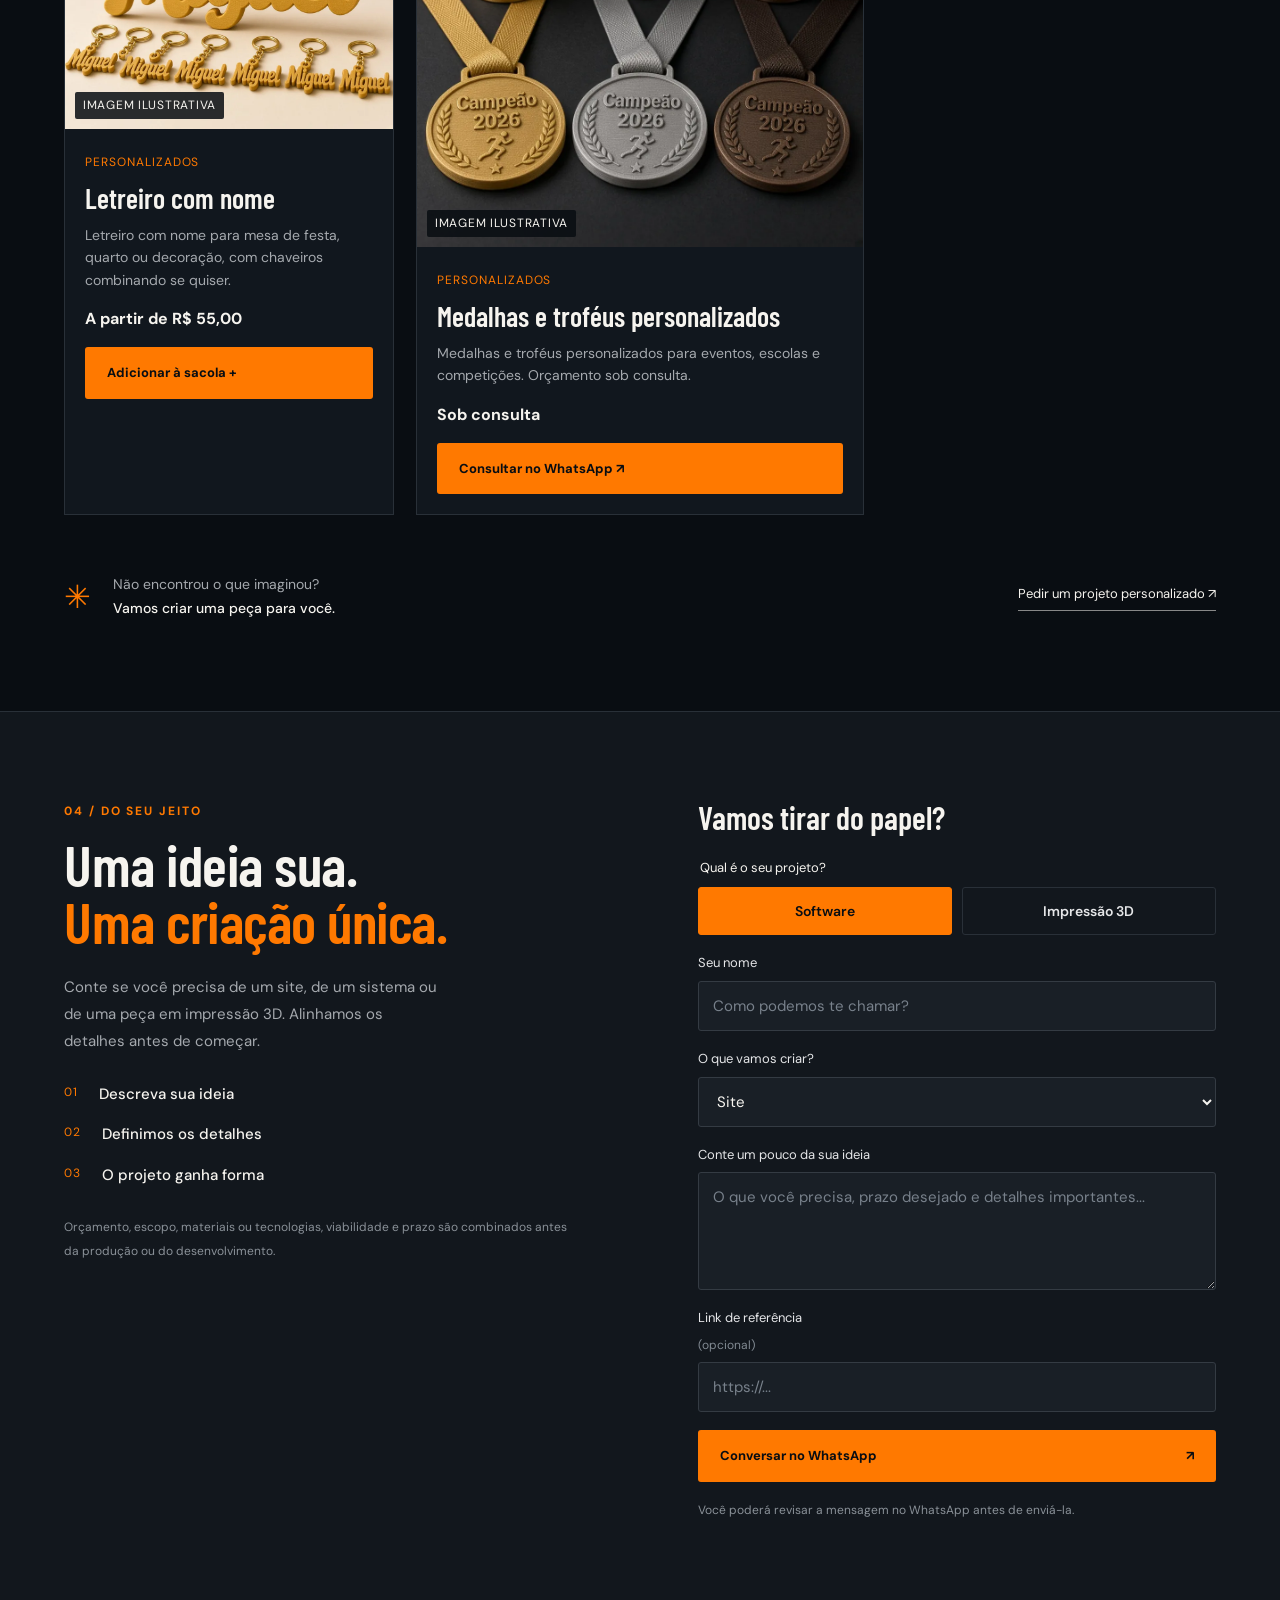
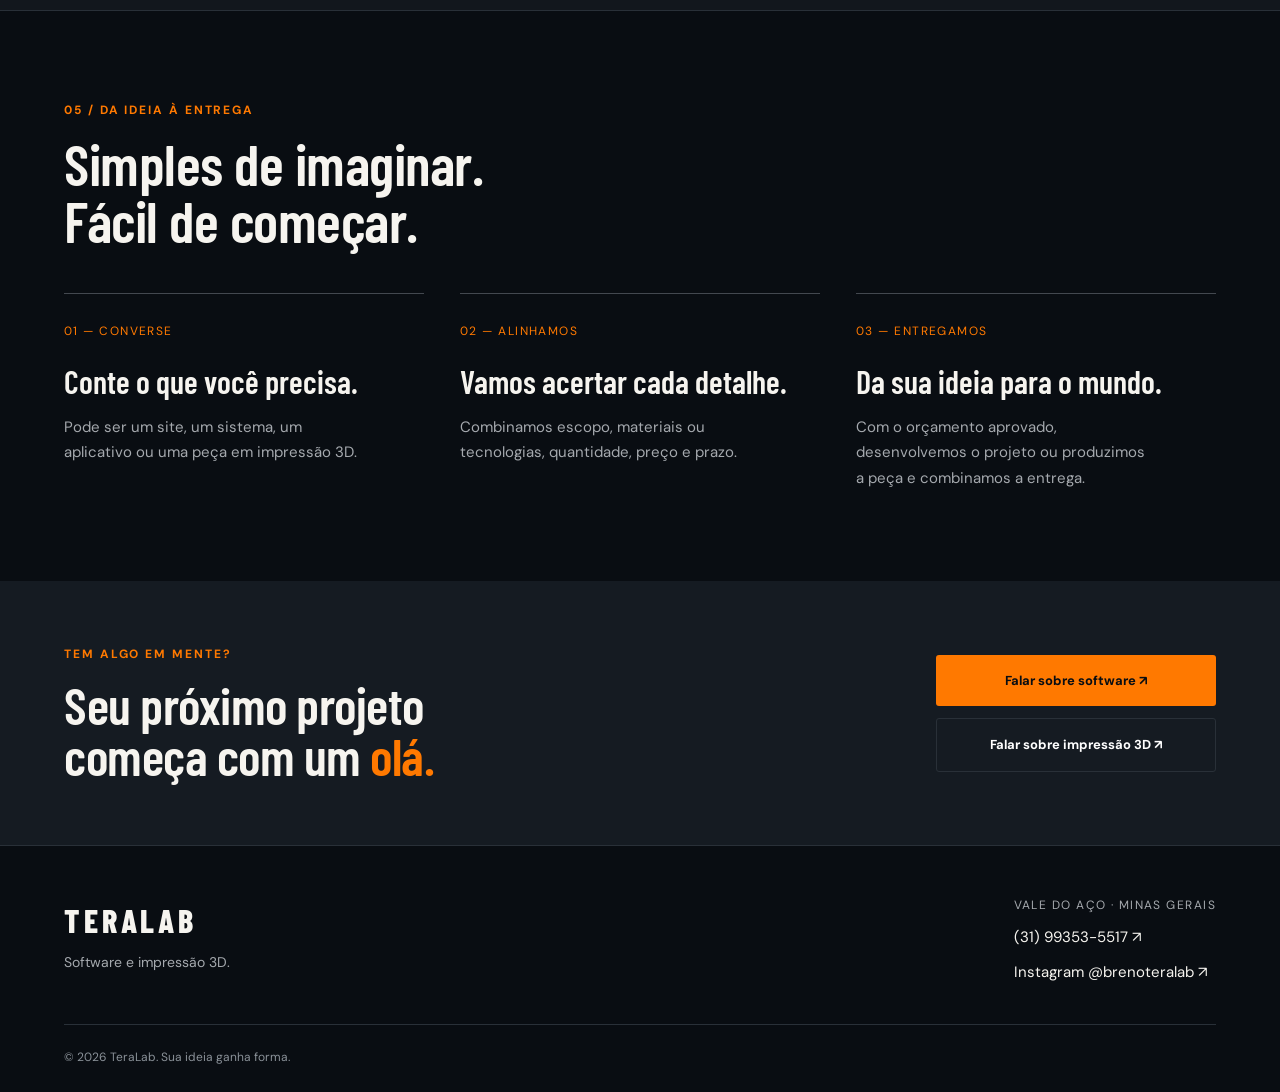
==== commit 939575a7: "Botão Compartilhar catálogo" ====
--- a/index.html
+++ b/index.html
@@ -213,7 +213,15 @@
           <div class="eyebrow">03 / Catálogo</div>
           <h2>Peças com propósito.<br><span>E a sua personalidade.</span></h2>
         </div>
-        <p>Encontre uma ideia para começar.<br>Personalize para fazer do seu jeito.</p>
+        <div>
+          <p>Encontre uma ideia para começar.<br>Personalize para fazer do seu jeito.</p>
+          <div class="share-catalog">
+            <button type="button" class="button orange" id="share-catalog">Compartilhar catálogo <span>↗</span></button>
+            <a class="share-opt" id="share-wa" target="_blank" rel="noopener">WhatsApp</a>
+            <button type="button" class="share-opt" id="share-copy">Copiar link (Instagram)</button>
+            <span class="share-msg" id="share-msg" aria-live="polite"></span>
+          </div>
+        </div>
       </div>
       <div class="catalog-toolbar">
         <div class="filters" role="group" aria-label="Categorias">
@@ -359,5 +367,24 @@
     <button class="button outline" type="button" id="continue-shopping">Continuar explorando</button>
   </dialog>
   <div id="toast" role="status" aria-live="polite"></div>
+<script>
+(function(){
+  var url = location.origin + location.pathname.replace(/index\.html$/,"") + "#catalogo";
+  var texto = "Confira o catálogo de peças 3D da TeraLab:";
+  var wa = document.getElementById("share-wa");
+  wa.href = "https://wa.me/?text=" + encodeURIComponent(texto + " " + url);
+  var msg = document.getElementById("share-msg");
+  function copiar(){
+    var ok = function(){ msg.textContent = "Link copiado! Cole no Instagram ou onde quiser."; setTimeout(function(){msg.textContent="";},3000); };
+    if(navigator.clipboard){ navigator.clipboard.writeText(url).then(ok, function(){ prompt("Copie o link:", url); }); }
+    else { prompt("Copie o link:", url); }
+  }
+  document.getElementById("share-copy").onclick = copiar;
+  document.getElementById("share-catalog").onclick = function(){
+    if(navigator.share){ navigator.share({title:"Catálogo TeraLab", text:texto, url:url}).catch(function(){}); }
+    else { copiar(); }
+  };
+})();
+</script>
 </body>
 </html>
--- a/style.css
+++ b/style.css
@@ -233,3 +233,8 @@
   .ticker-group:last-child{display:none}
   .ticker{white-space:normal}
 }
+
+.share-catalog{display:flex;flex-wrap:wrap;align-items:center;gap:10px;margin-top:16px}
+.share-catalog .share-opt{background:none;border:1px solid currentColor;color:inherit;opacity:.8;font:inherit;font-size:13px;padding:8px 12px;border-radius:999px;cursor:pointer;text-decoration:none}
+.share-catalog .share-opt:hover{opacity:1}
+.share-msg{font-size:13px;opacity:.8;width:100%}
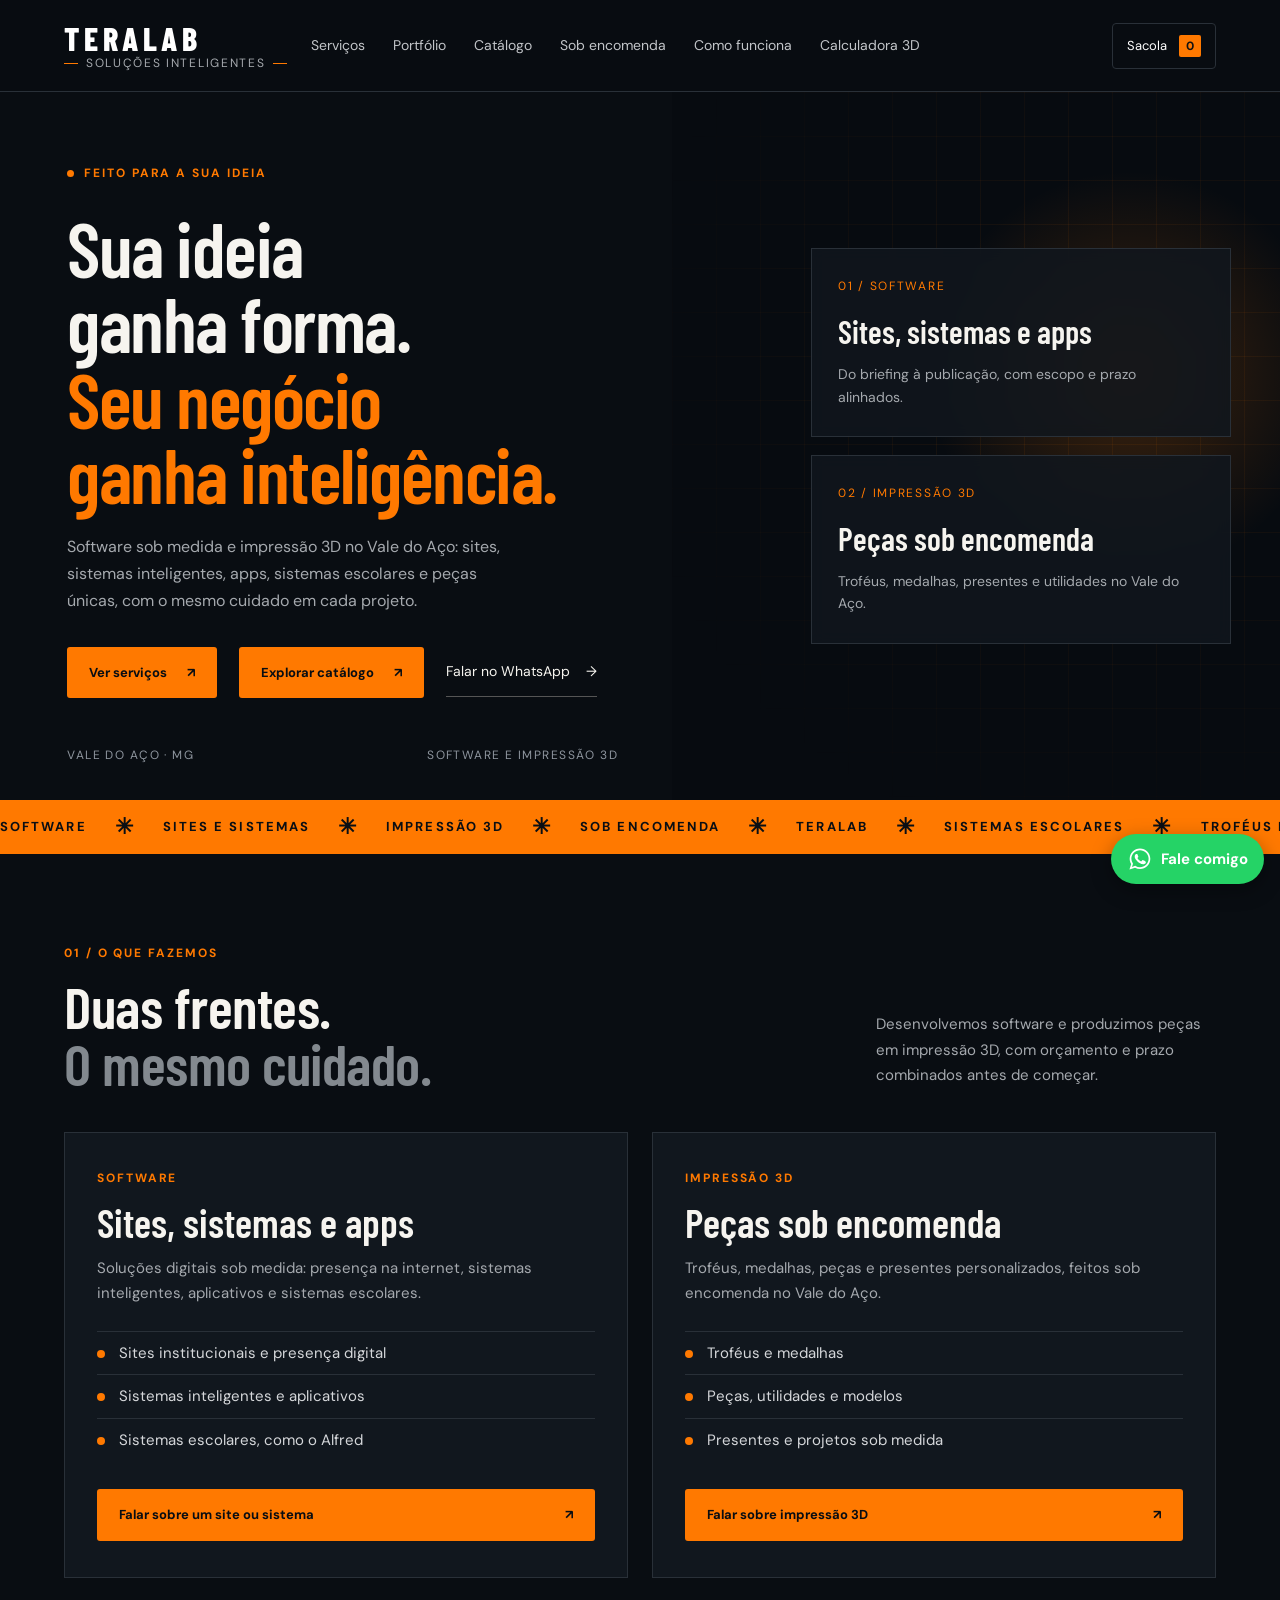
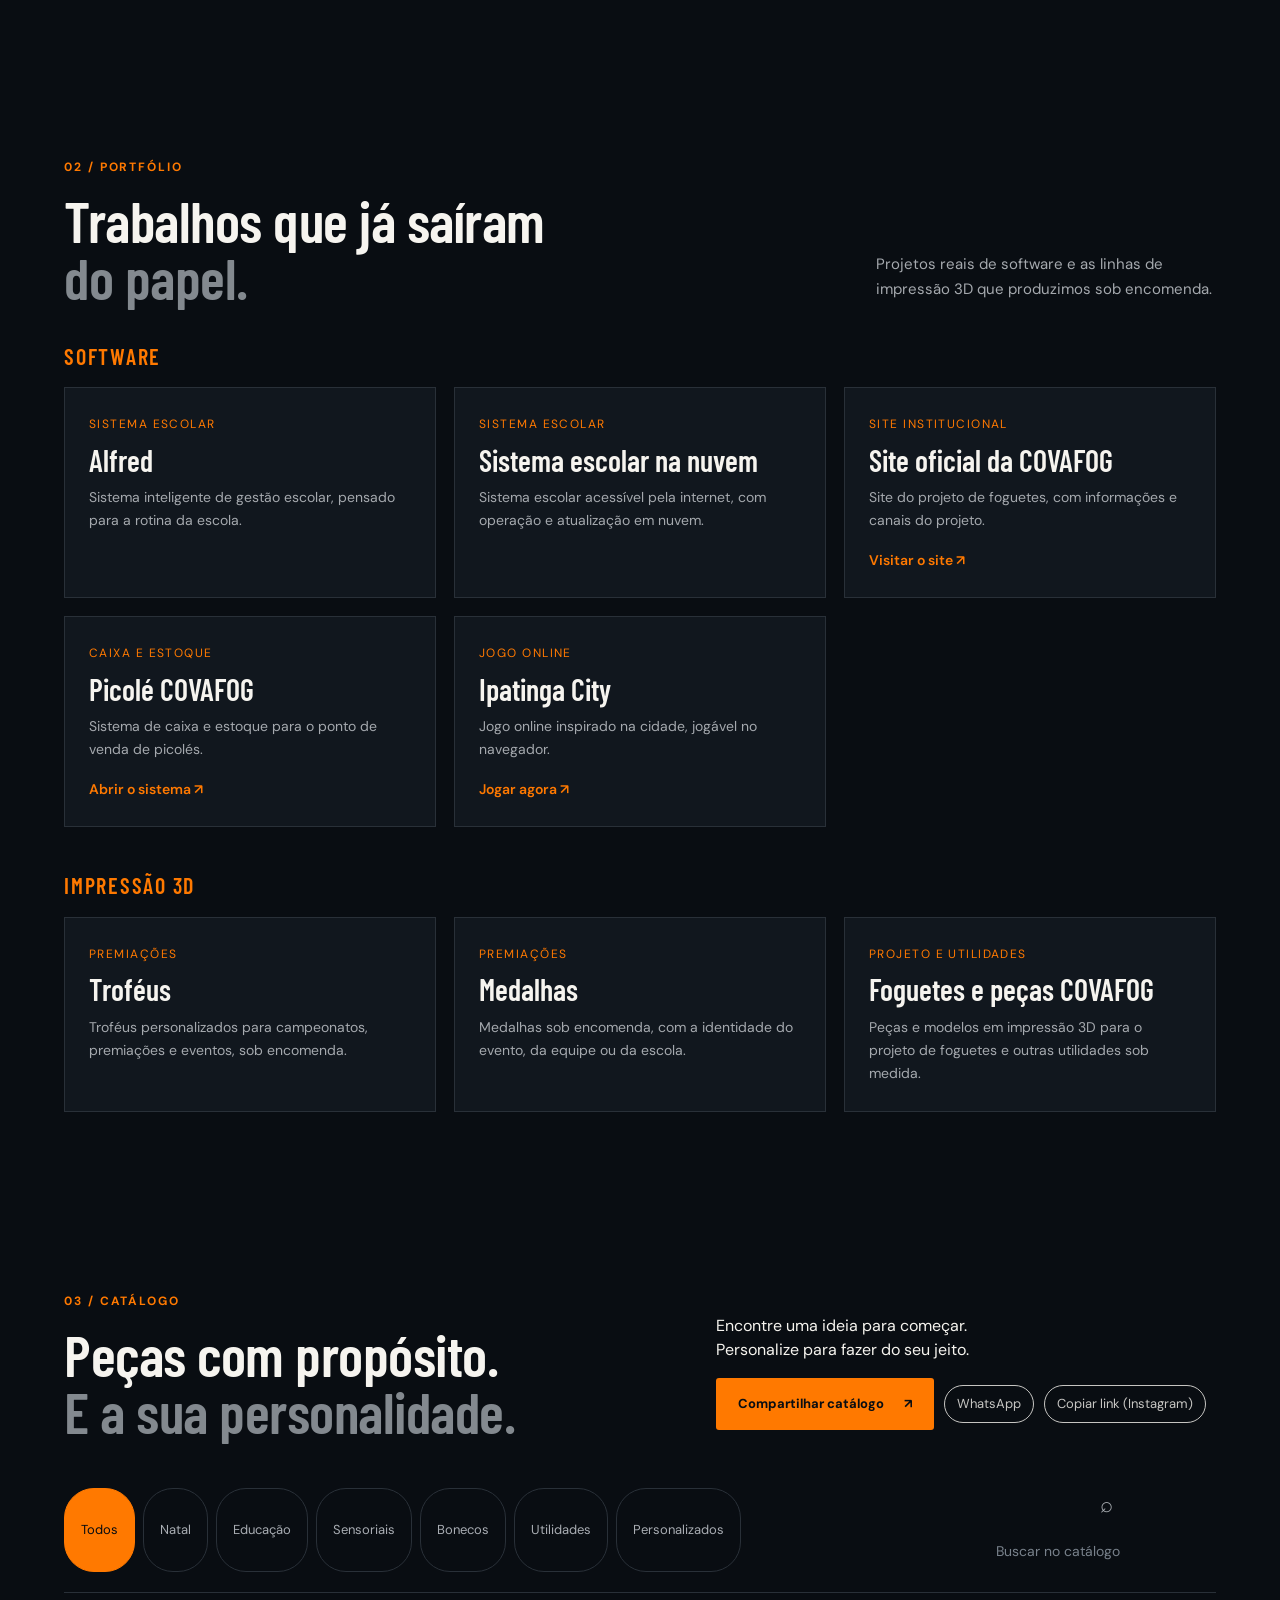
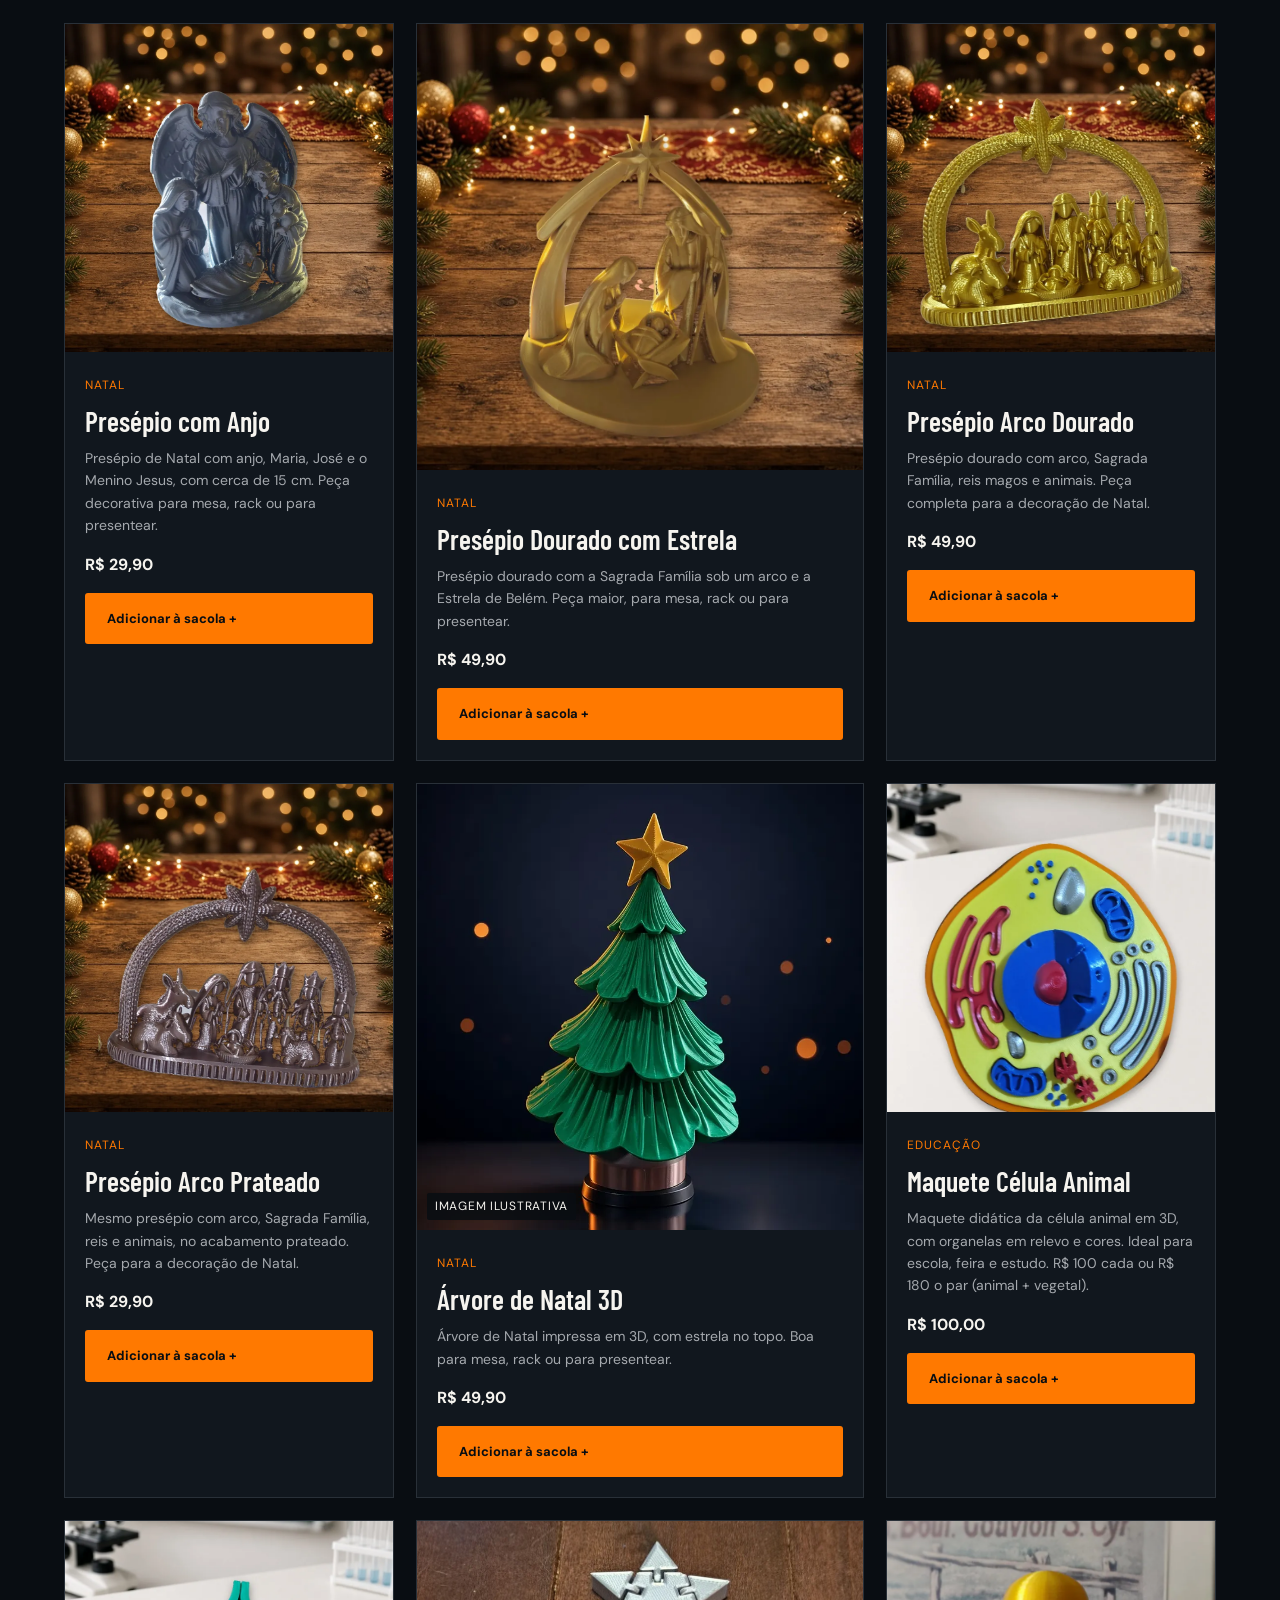
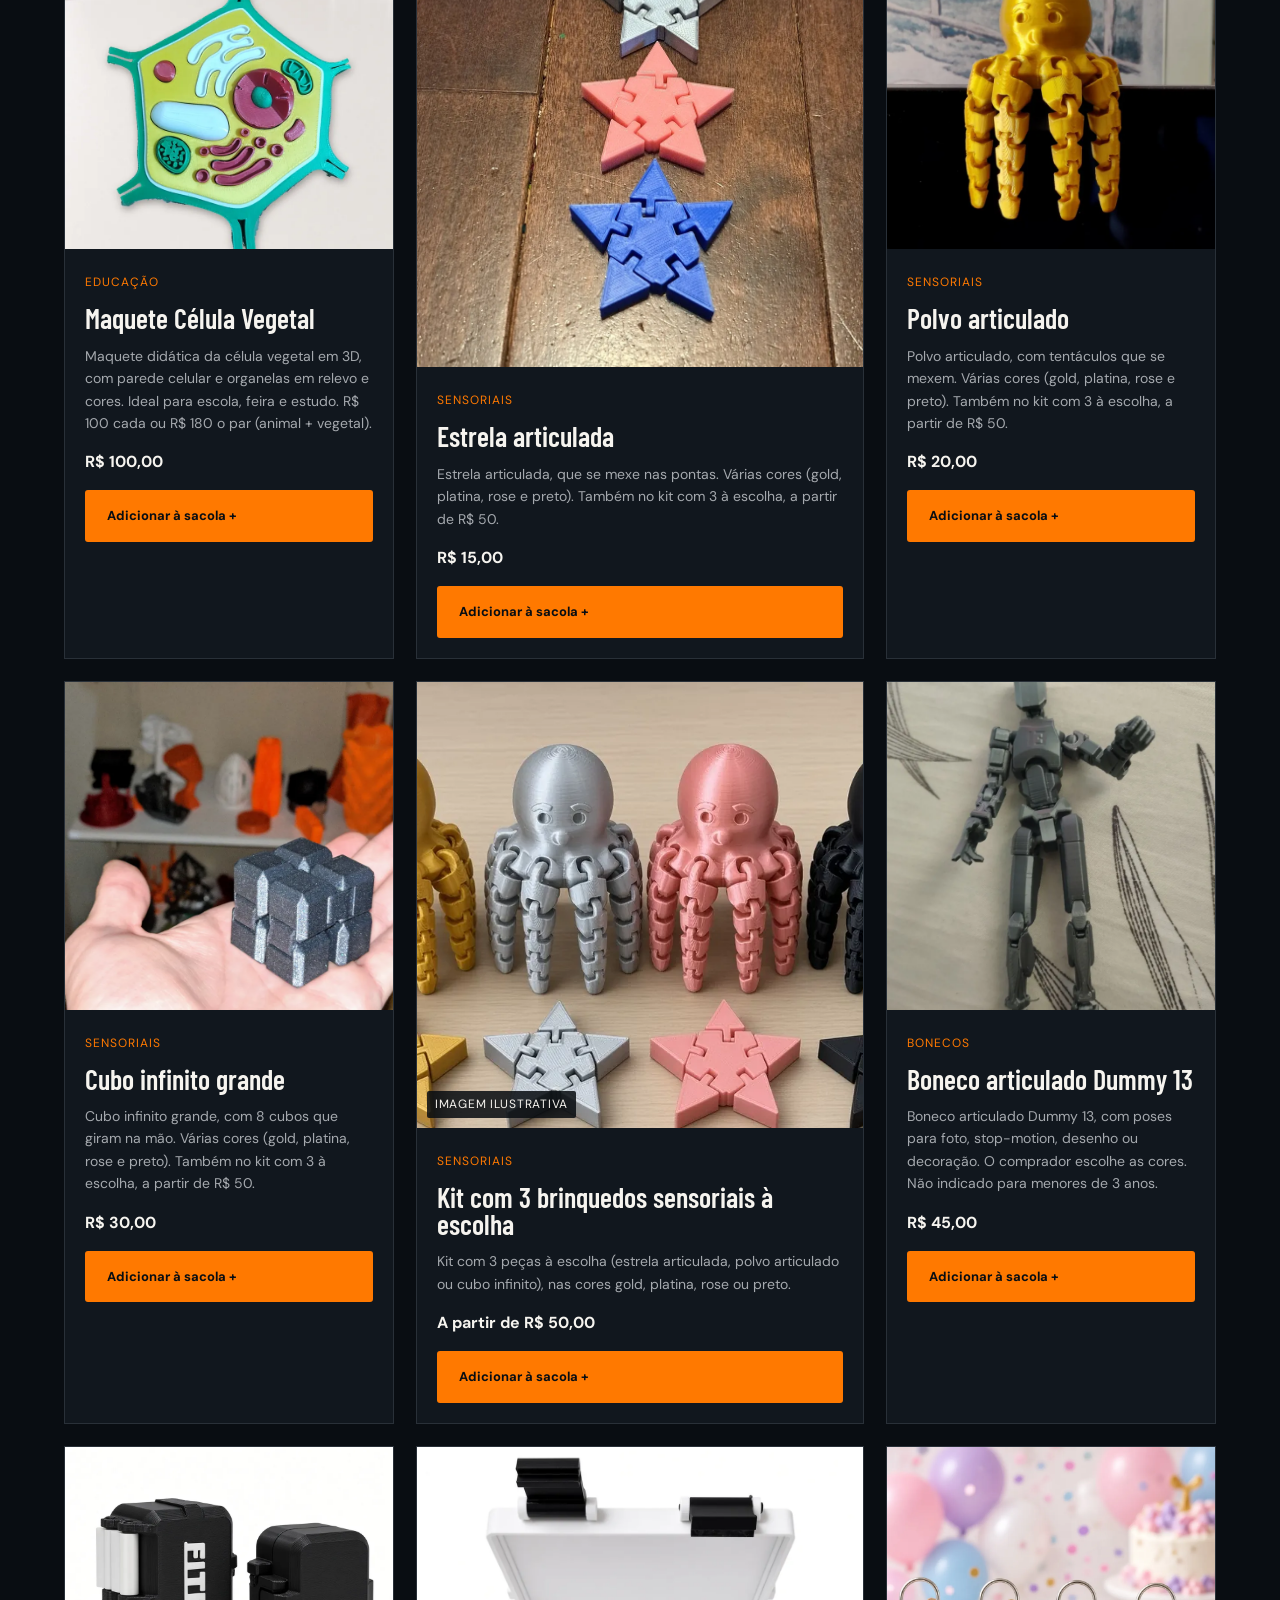
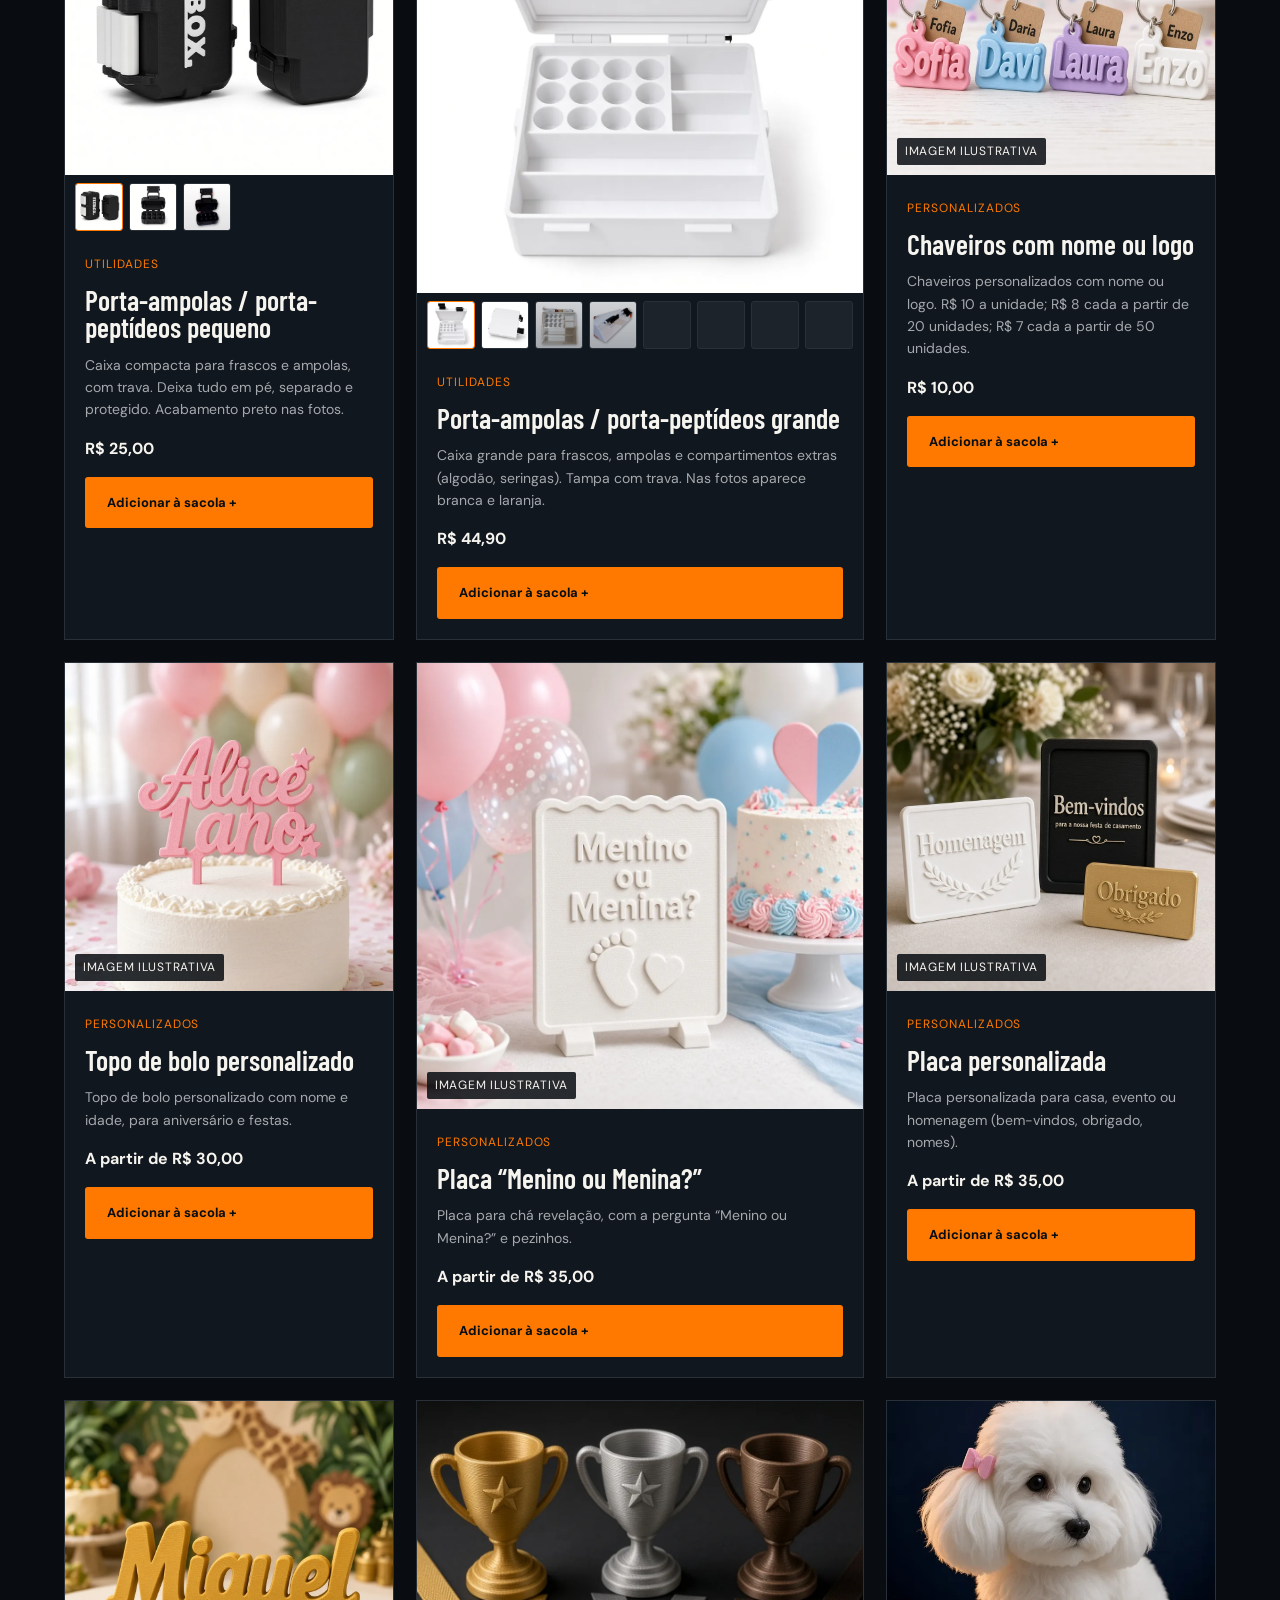
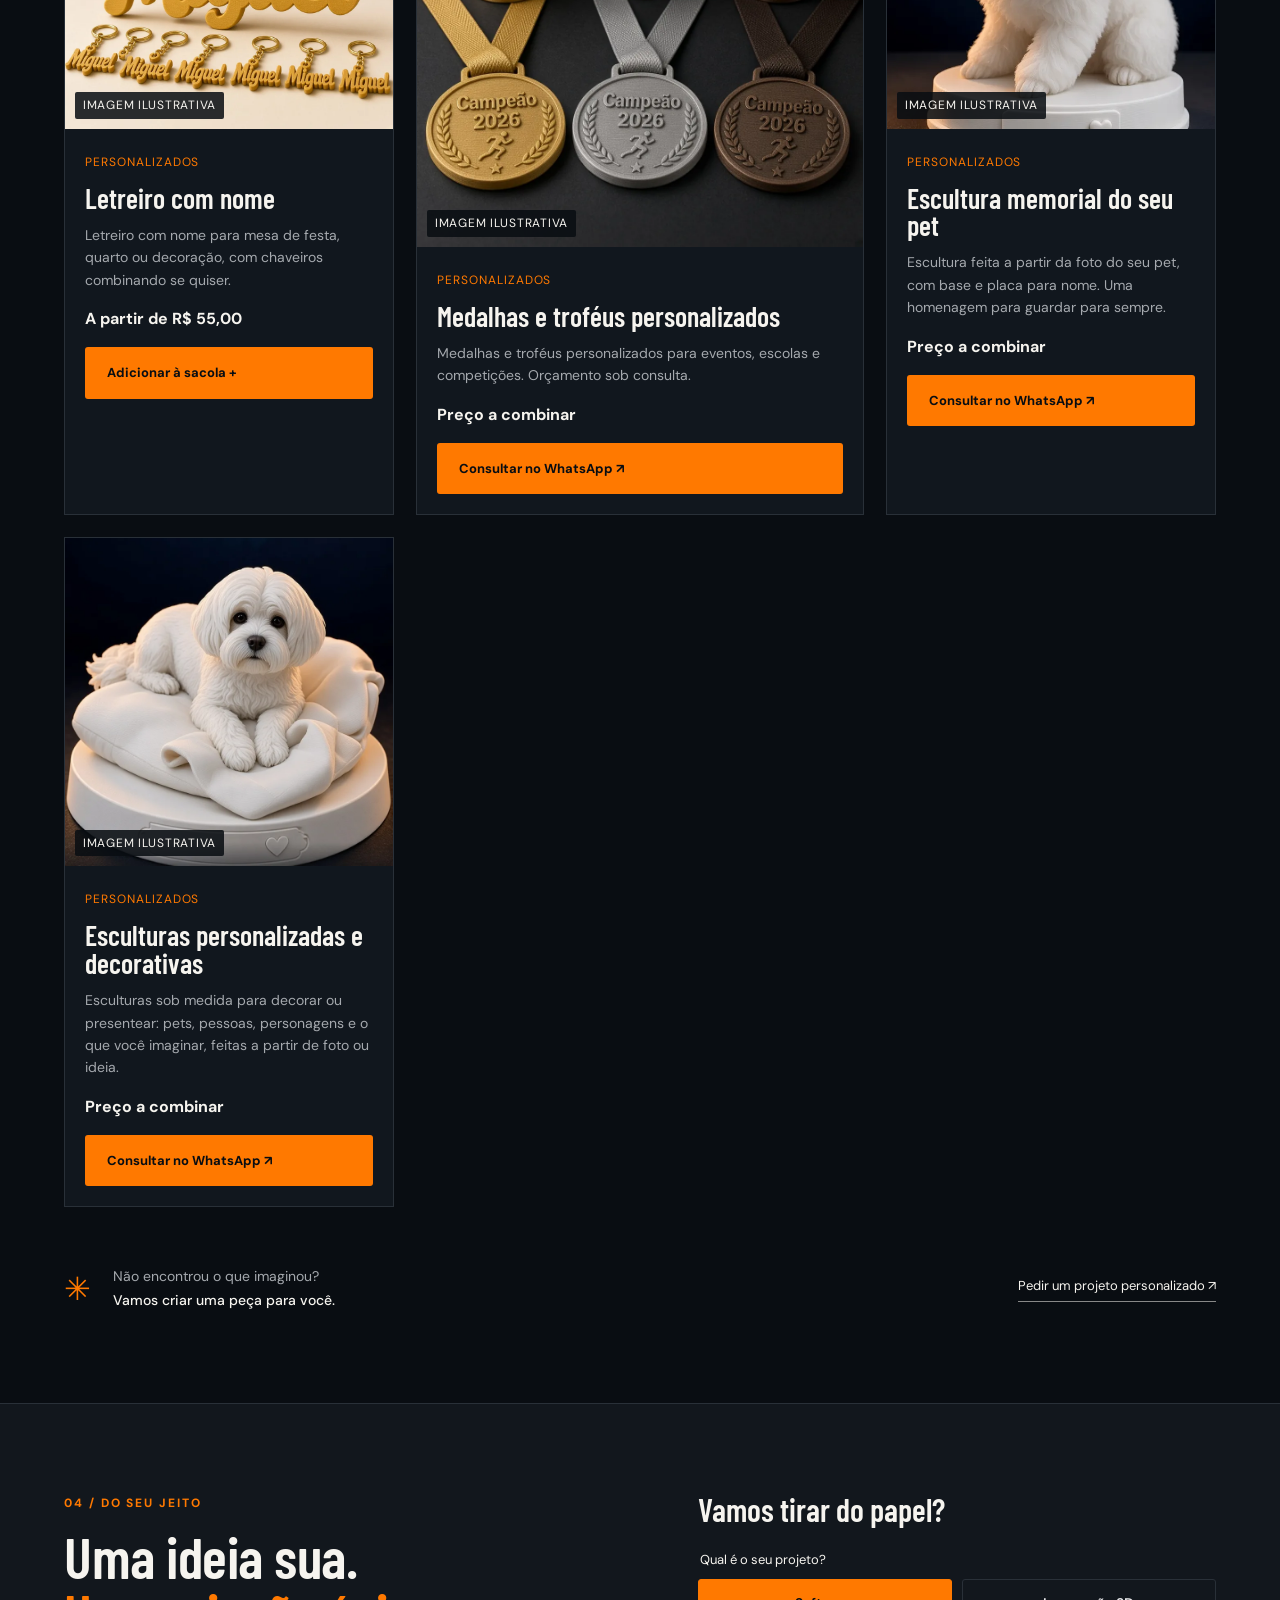
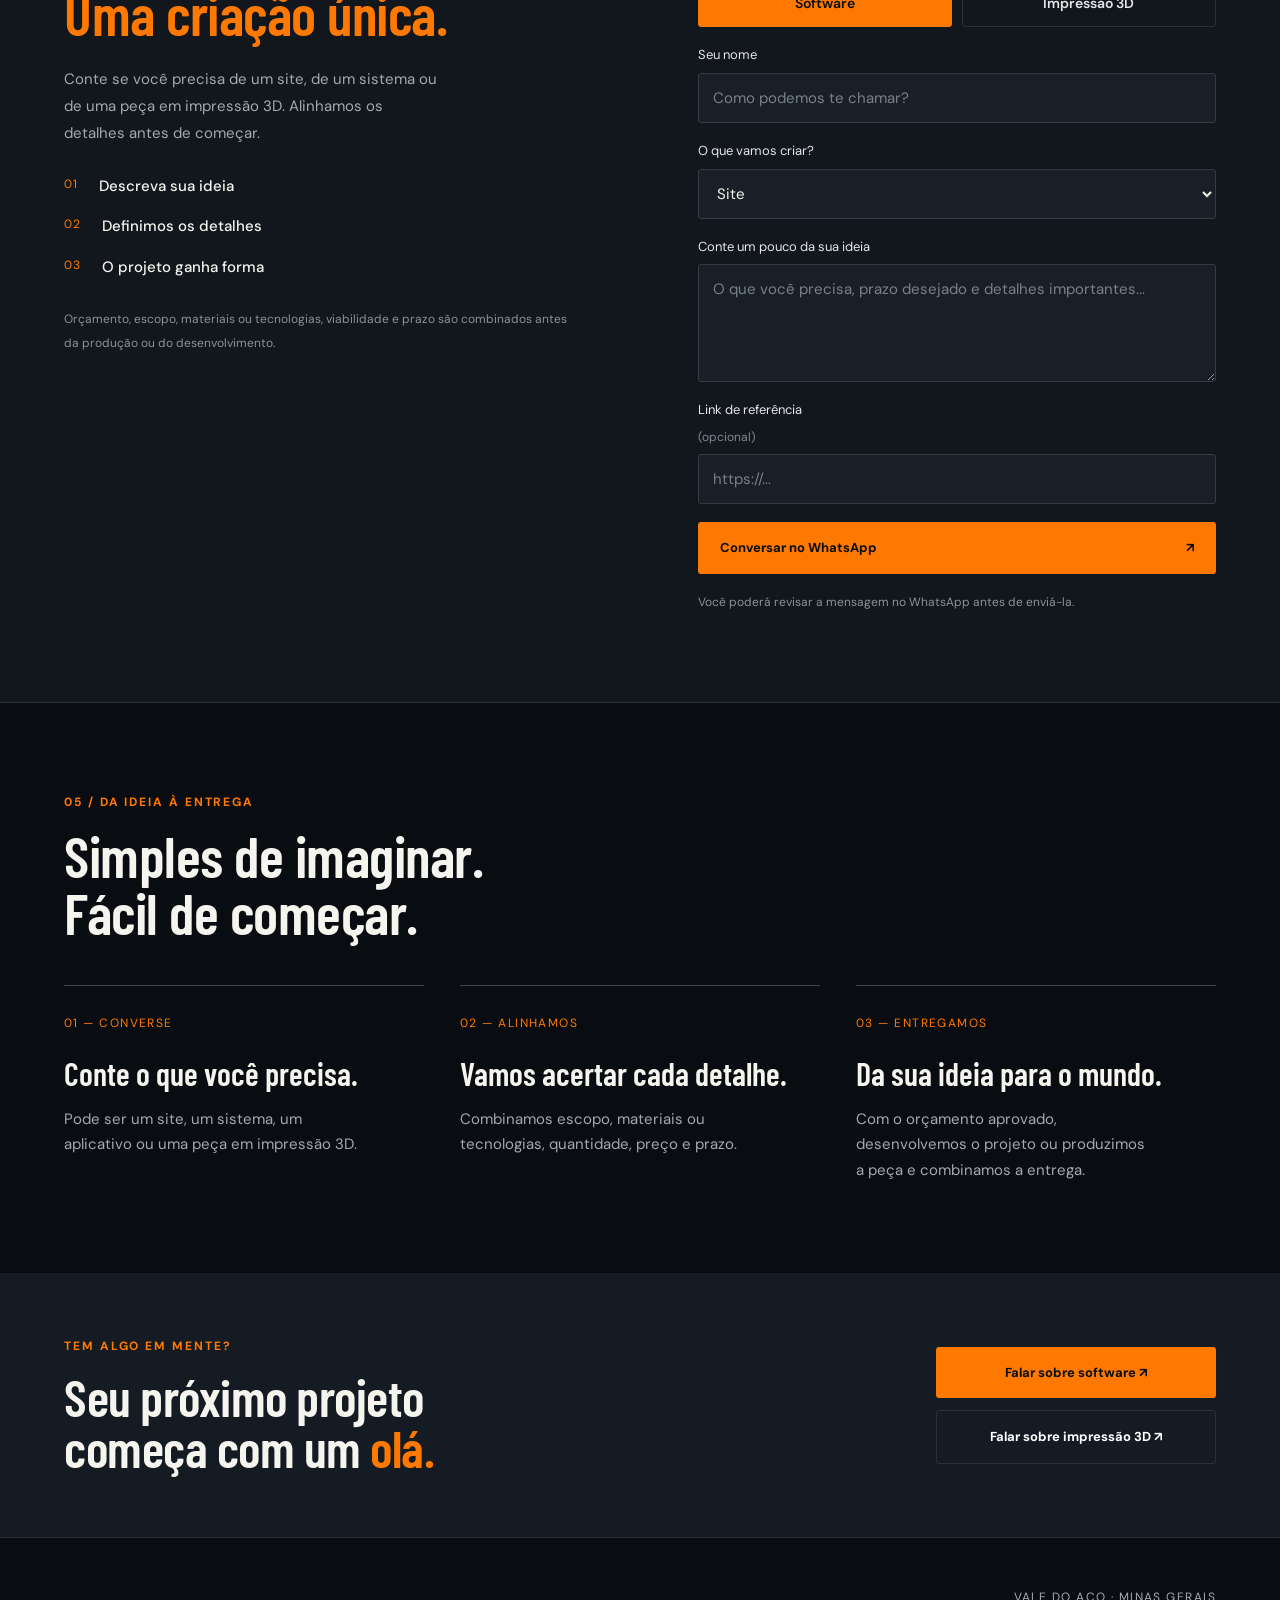
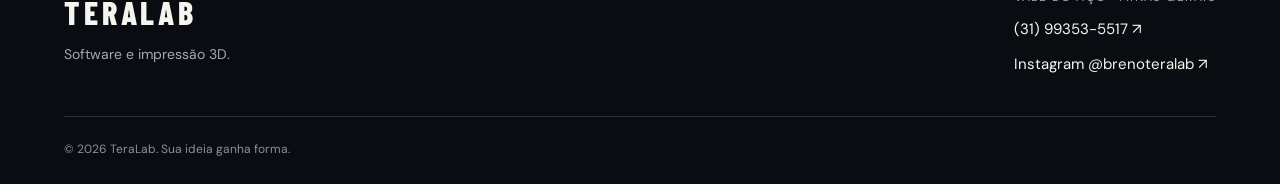
==== commit a9c7dbad: "Botão flutuante de WhatsApp" ====
--- a/index.html
+++ b/index.html
@@ -367,6 +367,10 @@
     <button class="button outline" type="button" id="continue-shopping">Continuar explorando</button>
   </dialog>
   <div id="toast" role="status" aria-live="polite"></div>
+<a class="wa-fab" href="https://wa.me/5531993535517?text=Ol%C3%A1%2C%20TeraLab!%20Vim%20pelo%20site." target="_blank" rel="noopener" aria-label="Falar com a TeraLab no WhatsApp">
+  <svg viewBox="0 0 32 32" width="26" height="26" aria-hidden="true"><path fill="currentColor" d="M16 3C9 3 3.3 8.6 3.3 15.6c0 2.4.7 4.7 1.9 6.7L3 29l6.9-2.2c1.9 1 4 1.6 6.1 1.6 7 0 12.7-5.6 12.7-12.6S23 3 16 3zm0 23.1c-1.9 0-3.8-.5-5.4-1.5l-.4-.2-4.1 1.3 1.3-4-.3-.4c-1.1-1.7-1.7-3.6-1.7-5.6C5.4 9.8 10.2 5.1 16 5.1s10.6 4.7 10.6 10.5S21.8 26.1 16 26.1zm5.8-7.8c-.3-.2-1.9-.9-2.2-1-.3-.1-.5-.2-.7.2-.2.3-.8 1-1 1.2-.2.2-.4.2-.7.1-.3-.2-1.3-.5-2.5-1.6-.9-.8-1.5-1.8-1.7-2.1-.2-.3 0-.5.1-.6l.5-.6c.2-.2.2-.3.3-.5.1-.2.1-.4 0-.6l-1-2.4c-.3-.6-.5-.5-.7-.5h-.6c-.2 0-.6.1-.9.4-.3.3-1.2 1.1-1.2 2.8s1.2 3.2 1.4 3.5c.2.2 2.4 3.6 5.8 5 .8.4 1.4.6 1.9.7.8.3 1.6.2 2.2.1.7-.1 1.9-.8 2.2-1.5.3-.7.3-1.4.2-1.5-.1-.2-.3-.3-.6-.4z"/></svg>
+  <span>Fale comigo</span>
+</a>
 <script>
 (function(){
   var url = location.origin + location.pathname.replace(/index\.html$/,"") + "#catalogo";
--- a/style.css
+++ b/style.css
@@ -238,3 +238,6 @@
 .share-catalog .share-opt{background:none;border:1px solid currentColor;color:inherit;opacity:.8;font:inherit;font-size:13px;padding:8px 12px;border-radius:999px;cursor:pointer;text-decoration:none}
 .share-catalog .share-opt:hover{opacity:1}
 .share-msg{font-size:13px;opacity:.8;width:100%}
+.wa-fab{position:fixed;right:16px;bottom:calc(16px + env(safe-area-inset-bottom));z-index:35;display:flex;align-items:center;gap:8px;background:#25D366;color:#fff;text-decoration:none;font-weight:700;font-size:15px;padding:12px 16px;border-radius:999px;box-shadow:0 6px 20px rgba(0,0,0,.35)}
+.wa-fab:hover{filter:brightness(1.05)}
+@media(max-width:480px){.wa-fab span{display:none}.wa-fab{padding:14px}}
